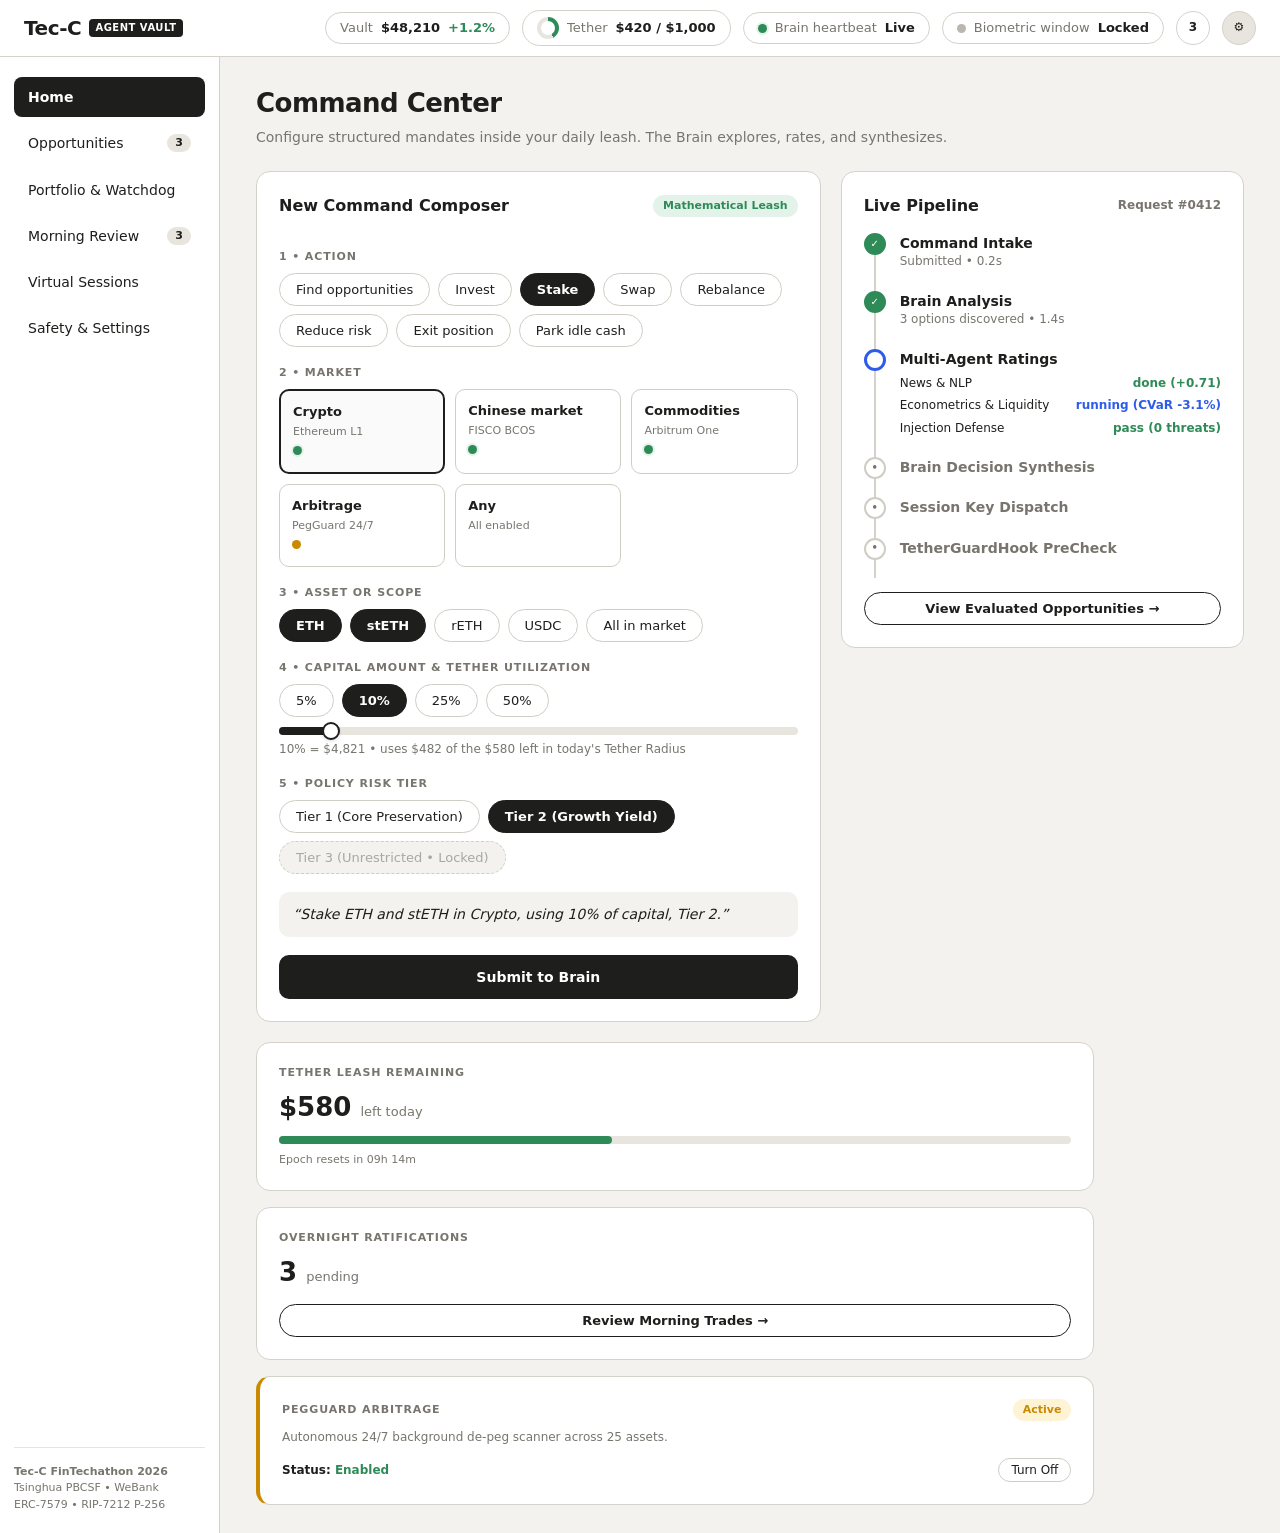
==== frontend/index.html @ f3a6c82c "feat: add interactive demo frontend implementing all 4 operational screens" ====
<!DOCTYPE html>
<html lang="en">
<head>
  <meta charset="utf-8">
  <meta name="viewport" content="width=device-width, initial-scale=1">
  <title>Tec-C: Autonomous Agent Wallet | Command Center</title>
  <style>
    :root {
      --bg: #F3F2EE;
      --surface: #FFFFFF;
      --border: #D4D2CA;
      --border-subtle: #E7E5DE;
      --border-input: #CFCDC4;
      --text: #1E1E1C;
      --muted: #77756D;
      --green: #2E8B57;
      --green-bg: #E3F3EA;
      --green-dark: #1F6B41;
      --blue: #2F5BEA;
      --blue-bg: #E6EEFF;
      --amber: #C98A00;
      --amber-bg: #FFF3D6;
      --red: #C0392B;
      --red-bg: #FBF1F0;
      --yellow-note: #FFE45C;
      --yellow-border: #D9B800;
      --yellow-input: #FFF3A8;
      --font: system-ui, -apple-system, 'Segoe UI', Roboto, Helvetica, Arial, sans-serif;
    }

    * { margin: 0; padding: 0; box-sizing: border-box; }
    body {
      background: var(--bg);
      color: var(--text);
      font-family: var(--font);
      font-size: 14px;
      line-height: 1.45;
      min-height: 100vh;
      display: flex;
      flex-direction: column;
    }

    a { color: inherit; text-decoration: none; }
    button { cursor: pointer; font-family: inherit; }

    /* Top Bar */
    .topbar {
      display: flex;
      align-items: center;
      gap: 12px;
      flex-wrap: wrap;
      padding: 10px 24px;
      background: var(--surface);
      border-bottom: 1px solid var(--border);
      position: sticky;
      top: 0;
      z-index: 100;
    }
    .brand {
      font-weight: 800;
      font-size: 20px;
      letter-spacing: -0.02em;
      display: flex;
      align-items: center;
      gap: 8px;
    }
    .brand-badge {
      font-size: 10px;
      font-weight: 700;
      background: var(--text);
      color: #fff;
      padding: 2px 6px;
      border-radius: 4px;
      text-transform: uppercase;
      letter-spacing: 0.05em;
    }
    .spacer { flex: 1 1 20px; }
    .top-pill {
      display: flex;
      align-items: center;
      gap: 8px;
      padding: 6px 14px;
      border: 1px solid var(--border);
      border-radius: 999px;
      font-size: 13px;
      background: var(--surface);
      transition: all 0.2s;
    }
    .top-pill:hover { border-color: var(--text); }
    .top-pill-btn { cursor: pointer; }
    .donut-chart {
      width: 22px;
      height: 22px;
      border-radius: 50%;
      background: conic-gradient(var(--green) 0 42%, var(--border-subtle) 0);
      display: flex;
      align-items: center;
      justify-content: center;
    }
    .donut-inner {
      width: 14px;
      height: 14px;
      border-radius: 50%;
      background: #fff;
    }
    .status-dot {
      width: 9px;
      height: 9px;
      border-radius: 50%;
      display: inline-block;
    }
    .status-dot.active { background: var(--green); box-shadow: 0 0 0 2px var(--green-bg); }
    .status-dot.locked { background: #B9B7AE; }
    .status-dot.warning { background: var(--amber); }
    .status-dot.danger { background: var(--red); }
    .avatar-btn {
      width: 34px;
      height: 34px;
      border: 1px solid var(--border);
      border-radius: 50%;
      display: flex;
      align-items: center;
      justify-content: center;
      font-size: 12px;
      font-weight: 700;
      background: #fff;
    }

    /* Layout */
    .app-body {
      display: flex;
      flex: 1;
      align-items: stretch;
    }

    /* Sidebar */
    .sidebar {
      flex: 0 0 220px;
      box-sizing: border-box;
      padding: 20px 14px;
      background: var(--surface);
      border-right: 1px solid var(--border);
      display: flex;
      flex-direction: column;
      gap: 6px;
    }
    .nav-item {
      padding: 10px 14px;
      border-radius: 8px;
      font-weight: 500;
      display: flex;
      align-items: center;
      justify-content: space-between;
      color: var(--text);
      transition: background 0.15s, color 0.15s;
    }
    .nav-item:hover { background: var(--bg); }
    .nav-item.active {
      background: var(--text);
      color: #fff;
      font-weight: 600;
    }
    .nav-badge {
      background: var(--border-subtle);
      color: var(--text);
      border-radius: 999px;
      padding: 0 8px;
      font-size: 11px;
      line-height: 18px;
      font-weight: 700;
    }
    .nav-item.active .nav-badge {
      background: #fff;
      color: var(--text);
    }
    .sidebar-footer {
      margin-top: auto;
      padding-top: 16px;
      border-top: 1px solid var(--border-subtle);
      font-size: 11px;
      color: var(--muted);
      line-height: 1.5;
    }

    /* Main Container */
    .main-content {
      flex: 1 1 800px;
      min-width: 0;
      padding: 28px 36px;
      display: flex;
      flex-direction: column;
      gap: 24px;
    }

    .view-panel { display: none; }
    .view-panel.active { display: flex; flex-direction: column; gap: 24px; animation: fadeIn 0.2s ease-in-out; }

    @keyframes fadeIn {
      from { opacity: 0; transform: translateY(4px); }
      to { opacity: 1; transform: translateY(0); }
    }

    /* Page Header */
    .page-title {
      font-size: 26px;
      font-weight: 800;
      letter-spacing: -0.02em;
    }
    .page-subtitle {
      color: var(--muted);
      margin-top: 4px;
      font-size: 14px;
    }

    /* Cards & Containers */
    .card {
      background: var(--surface);
      border: 1px solid var(--border);
      border-radius: 14px;
      padding: 22px;
      box-sizing: border-box;
    }
    .card-title {
      font-weight: 700;
      font-size: 16px;
      margin-bottom: 14px;
      display: flex;
      align-items: center;
      justify-content: space-between;
    }
    .section-label {
      font-size: 11px;
      font-weight: 700;
      color: var(--muted);
      text-transform: uppercase;
      letter-spacing: 0.08em;
      margin-bottom: 8px;
    }

    /* Button Groups & Pills */
    .pill-group {
      display: flex;
      flex-wrap: wrap;
      gap: 8px;
    }
    .pill-btn {
      padding: 8px 16px;
      border: 1px solid var(--border-input);
      border-radius: 999px;
      background: #fff;
      font-size: 13px;
      font-weight: 500;
      color: var(--text);
      transition: all 0.15s;
    }
    .pill-btn:hover { border-color: var(--text); }
    .pill-btn.active {
      border-color: var(--text);
      background: var(--text);
      color: #fff;
      font-weight: 600;
    }
    .pill-btn:disabled {
      background: var(--bg);
      border-style: dashed;
      color: #A9A79E;
      cursor: not-allowed;
    }

    /* Primary Action Button */
    .btn-primary {
      padding: 14px 24px;
      border: 0;
      border-radius: 10px;
      background: var(--text);
      color: #fff;
      font-weight: 700;
      font-size: 14px;
      width: 100%;
      transition: opacity 0.15s, transform 0.1s;
    }
    .btn-primary:hover { opacity: 0.92; }
    .btn-primary:active { transform: scale(0.99); }

    /* Market Grid */
    .market-grid {
      display: grid;
      grid-template-columns: repeat(auto-fit, minmax(130px, 1fr));
      gap: 10px;
    }
    .market-card {
      border: 1px solid var(--border-input);
      border-radius: 10px;
      padding: 12px;
      cursor: pointer;
      background: #fff;
      transition: all 0.15s;
    }
    .market-card:hover { border-color: var(--text); }
    .market-card.active {
      border: 2px solid var(--text);
      background: #FAFAFA;
    }
    .market-name { font-weight: 700; font-size: 13px; }
    .market-sub { font-size: 11px; color: var(--muted); margin-top: 2px; }

    /* Slider Component */
    .slider-track-wrap {
      position: relative;
      height: 8px;
      border-radius: 4px;
      background: var(--border-subtle);
      margin: 10px 0 6px 0;
      cursor: pointer;
    }
    .slider-fill {
      height: 8px;
      border-radius: 4px;
      background: var(--text);
      width: 10%;
      transition: width 0.1s;
    }
    .slider-thumb {
      position: absolute;
      top: -5px;
      width: 18px;
      height: 18px;
      margin-left: -9px;
      border-radius: 50%;
      background: #fff;
      border: 2px solid var(--text);
      box-shadow: 0 1px 3px rgba(0,0,0,0.15);
      transition: left 0.1s;
    }

    /* Live Pipeline Timeline */
    .timeline {
      border-left: 2px solid var(--border);
      margin: 16px 0 0 10px;
      display: flex;
      flex-direction: column;
    }
    .timeline-step {
      position: relative;
      padding: 0 0 20px 24px;
    }
    .timeline-dot {
      position: absolute;
      left: -12px;
      top: 0;
      width: 22px;
      height: 22px;
      border-radius: 50%;
      box-sizing: border-box;
      display: flex;
      align-items: center;
      justify-content: center;
      font-size: 10px;
      font-weight: 700;
    }
    .timeline-dot.done { background: var(--green); color: #fff; }
    .timeline-dot.running {
      border: 3px solid var(--blue);
      background: #fff;
      animation: pulse 1.5s infinite;
    }
    .timeline-dot.waiting {
      border: 2px solid var(--border-input);
      background: #fff;
      color: var(--muted);
    }
    @keyframes pulse {
      0% { box-shadow: 0 0 0 0 rgba(47, 91, 234, 0.4); }
      70% { box-shadow: 0 0 0 6px rgba(47, 91, 234, 0); }
      100% { box-shadow: 0 0 0 0 rgba(47, 91, 234, 0); }
    }

    /* Candidate Cards (Screen 2) */
    .candidate-card {
      flex: 1 1 260px;
      min-width: 0;
      background: var(--surface);
      border: 1px solid var(--border);
      border-radius: 14px;
      padding: 18px;
      display: flex;
      flex-direction: column;
      gap: 10px;
      cursor: pointer;
      transition: all 0.15s;
    }
    .candidate-card:hover { transform: translateY(-2px); box-shadow: 0 4px 12px rgba(0,0,0,0.04); }
    .candidate-card.chosen {
      border: 3px solid var(--text);
    }
    .badge {
      font-size: 11px;
      font-weight: 700;
      border-radius: 999px;
      padding: 3px 10px;
      display: inline-block;
    }
    .badge-green { background: var(--green-bg); color: var(--green); }
    .badge-blue { background: var(--blue-bg); color: var(--blue); }
    .badge-amber { background: var(--amber-bg); color: var(--amber); }
    .badge-red { background: var(--red-bg); color: var(--red); }

    /* Tables */
    .data-table {
      width: 100%;
      border-collapse: collapse;
      font-size: 13px;
    }
    .data-table th {
      padding: 10px 14px;
      text-align: left;
      font-size: 11px;
      color: var(--muted);
      text-transform: uppercase;
      letter-spacing: 0.05em;
      border-bottom: 1px solid var(--border);
    }
    .data-table td {
      padding: 14px;
      border-bottom: 1px solid var(--border-subtle);
    }
    .data-table tr:hover td { background: #FAFAFA; }

    /* Toast Notification */
    .toast-container {
      position: fixed;
      bottom: 24px;
      right: 24px;
      display: flex;
      flex-direction: column;
      gap: 10px;
      z-index: 1000;
    }
    .toast {
      background: var(--text);
      color: #fff;
      padding: 14px 20px;
      border-radius: 10px;
      box-shadow: 0 4px 16px rgba(0,0,0,0.18);
      font-size: 13px;
      display: flex;
      align-items: center;
      gap: 10px;
      animation: slideIn 0.25s ease-out;
    }
    @keyframes slideIn {
      from { transform: translateX(40px); opacity: 0; }
      to { transform: translateX(0); opacity: 1; }
    }
  </style>
</head>
<body>

  <!-- Top Bar -->
  <header class="topbar">
    <div class="brand">
      <span>Tec-C</span>
      <span class="brand-badge">Agent Vault</span>
    </div>
    <div class="spacer"></div>
    <div class="top-pill">
      <span style="color:var(--muted)">Vault</span>
      <b id="top-vault-val">$48,210</b>
      <span style="color:var(--green);font-weight:600">+1.2%</span>
    </div>
    <div class="top-pill">
      <div class="donut-chart"><div class="donut-inner"></div></div>
      <span style="color:var(--muted)">Tether</span>
      <b id="top-tether-val">$420 / $1,000</b>
    </div>
    <div class="top-pill">
      <span class="status-dot active"></span>
      <span style="color:var(--muted)">Brain heartbeat</span>
      <b>Live</b>
    </div>
    <div class="top-pill top-pill-btn" onclick="toggleBiometricWindow()" title="Click to simulate biometric FaceID unlock">
      <span class="status-dot" id="bio-dot" style="background:#B9B7AE"></span>
      <span style="color:var(--muted)">Biometric window</span>
      <b id="bio-status-text">Locked</b>
    </div>
    <div class="avatar-btn" title="Pending Reviews: 3">3</div>
    <div class="avatar-btn" style="background:var(--border-subtle);cursor:pointer;" onclick="switchTab('settings')" title="Vault Settings">⚙</div>
  </header>

  <div class="app-body">
    <!-- Sidebar -->
    <nav class="sidebar">
      <a href="#home" class="nav-item active" onclick="switchTab('home')">
        <span>Home</span>
      </a>
      <a href="#opportunities" class="nav-item" onclick="switchTab('opportunities')">
        <span>Opportunities</span>
        <span class="nav-badge" id="opp-count">3</span>
      </a>
      <a href="#portfolio" class="nav-item" onclick="switchTab('portfolio')">
        <span>Portfolio &amp; Watchdog</span>
      </a>
      <a href="#review" class="nav-item" onclick="switchTab('review')">
        <span>Morning Review</span>
        <span class="nav-badge" id="review-badge">3</span>
      </a>
      <a href="#virtual-session" class="nav-item" onclick="switchTab('virtual-session')">
        <span>Virtual Sessions</span>
      </a>
      <a href="#settings" class="nav-item" onclick="switchTab('settings')">
        <span>Safety &amp; Settings</span>
      </a>

      <div class="sidebar-footer">
        <div><strong>Tec-C FinTechathon 2026</strong></div>
        <div>Tsinghua PBCSF &bull; WeBank</div>
        <div>ERC-7579 &bull; RIP-7212 P-256</div>
      </div>
    </nav>

    <!-- Main Content Area -->
    <main class="main-content">

      <!-- ======================================================== -->
      <!-- SCREEN 1: HOME - COMMAND CENTER -->
      <!-- ======================================================== -->
      <section id="panel-home" class="view-panel active">
        <div>
          <h1 class="page-title">Command Center</h1>
          <p class="page-subtitle">Configure structured mandates inside your daily leash. The Brain explores, rates, and synthesizes.</p>
        </div>

        <div style="display:flex;flex-wrap:wrap;gap:20px;align-items:flex-start">
          
          <!-- Command Composer -->
          <div class="card" style="flex:1.4 1 420px;display:flex;flex-direction:column;gap:18px;">
            <div class="card-title">
              <span>New Command Composer</span>
              <span class="badge badge-green">Mathematical Leash</span>
            </div>

            <!-- Block 1: Action -->
            <div>
              <div class="section-label">1 &bull; Action</div>
              <div class="pill-group" id="action-pills">
                <button class="pill-btn" onclick="selectAction(this, 'Find opportunities')">Find opportunities</button>
                <button class="pill-btn" onclick="selectAction(this, 'Invest')">Invest</button>
                <button class="pill-btn active" onclick="selectAction(this, 'Stake')">Stake</button>
                <button class="pill-btn" onclick="selectAction(this, 'Swap')">Swap</button>
                <button class="pill-btn" onclick="selectAction(this, 'Rebalance')">Rebalance</button>
                <button class="pill-btn" onclick="selectAction(this, 'Reduce risk')">Reduce risk</button>
                <button class="pill-btn" onclick="selectAction(this, 'Exit position')">Exit position</button>
                <button class="pill-btn" onclick="selectAction(this, 'Park idle cash')">Park idle cash</button>
              </div>
            </div>

            <!-- Block 2: Market -->
            <div>
              <div class="section-label">2 &bull; Market</div>
              <div class="market-grid">
                <div class="market-card active" onclick="selectMarket(this, 'Crypto', 'Ethereum')">
                  <div class="market-name">Crypto</div>
                  <div class="market-sub">Ethereum L1</div>
                  <span class="status-dot active" style="margin-top:6px"></span>
                </div>
                <div class="market-card" onclick="selectMarket(this, 'Chinese market', 'FISCO BCOS')">
                  <div class="market-name">Chinese market</div>
                  <div class="market-sub">FISCO BCOS</div>
                  <span class="status-dot active" style="margin-top:6px"></span>
                </div>
                <div class="market-card" onclick="selectMarket(this, 'Commodities', 'Arbitrum One')">
                  <div class="market-name">Commodities</div>
                  <div class="market-sub">Arbitrum One</div>
                  <span class="status-dot active" style="margin-top:6px"></span>
                </div>
                <div class="market-card" onclick="selectMarket(this, 'Arbitrage', 'PegGuard')">
                  <div class="market-name">Arbitrage</div>
                  <div class="market-sub">PegGuard 24/7</div>
                  <span class="status-dot warning" style="margin-top:6px"></span>
                </div>
                <div class="market-card" onclick="selectMarket(this, 'Any', 'All enabled')">
                  <div class="market-name">Any</div>
                  <div class="market-sub">All enabled</div>
                </div>
              </div>
            </div>

            <!-- Block 3: Asset or Scope -->
            <div>
              <div class="section-label">3 &bull; Asset or Scope</div>
              <div class="pill-group" id="asset-pills">
                <button class="pill-btn active" onclick="selectAsset(this, 'ETH')">ETH</button>
                <button class="pill-btn active" onclick="selectAsset(this, 'stETH')">stETH</button>
                <button class="pill-btn" onclick="selectAsset(this, 'rETH')">rETH</button>
                <button class="pill-btn" onclick="selectAsset(this, 'USDC')">USDC</button>
                <button class="pill-btn" onclick="selectAsset(this, 'All in market')">All in market</button>
              </div>
            </div>

            <!-- Block 4: Capital Amount -->
            <div>
              <div class="section-label">4 &bull; Capital Amount &amp; Tether Utilization</div>
              <div class="pill-group">
                <button class="pill-btn" onclick="setSliderPercent(5)">5%</button>
                <button class="pill-btn active" id="btn-pct-10" onclick="setSliderPercent(10)">10%</button>
                <button class="pill-btn" onclick="setSliderPercent(25)">25%</button>
                <button class="pill-btn" onclick="setSliderPercent(50)">50%</button>
              </div>
              <div class="slider-track-wrap" onclick="handleSliderClick(event)">
                <div class="slider-fill" id="slider-fill" style="width:10%;"></div>
                <div class="slider-thumb" id="slider-thumb" style="left:10%;"></div>
              </div>
              <div style="font-size:12px;color:var(--muted);margin-top:6px;" id="slider-caption">
                10% = $4,821 &bull; uses $482 of the $580 left in today's Tether Radius
              </div>
            </div>

            <!-- Block 5: Risk Tier -->
            <div>
              <div class="section-label">5 &bull; Policy Risk Tier</div>
              <div class="pill-group">
                <button class="pill-btn" onclick="selectTier(this, 'Tier 1')">Tier 1 (Core Preservation)</button>
                <button class="pill-btn active" onclick="selectTier(this, 'Tier 2')">Tier 2 (Growth Yield)</button>
                <button class="pill-btn" disabled title="Tier 3 requires hardware Passkey biometric unlock">Tier 3 (Unrestricted &bull; Locked)</button>
              </div>
            </div>

            <!-- Dynamic Prompt Preview -->
            <div style="background:var(--bg);border-radius:10px;padding:12px 14px;font-style:italic;" id="prompt-preview">
              &ldquo;Stake ETH and stETH in Crypto, using 10% of capital, Tier 2.&rdquo;
            </div>

            <button class="btn-primary" onclick="submitCommandToBrain()">
              Submit to Brain
            </button>
          </div>

          <!-- Live Pipeline Tracker -->
          <div class="card" style="flex:1 1 300px;">
            <div class="card-title">
              <span>Live Pipeline</span>
              <span style="font-size:12px;color:var(--muted)">Request #0412</span>
            </div>

            <div class="timeline" id="pipeline-timeline">
              <div class="timeline-step">
                <div class="timeline-dot done">&check;</div>
                <div style="font-weight:600">Command Intake</div>
                <div style="font-size:12px;color:var(--muted)">Submitted &bull; 0.2s</div>
              </div>
              <div class="timeline-step">
                <div class="timeline-dot done">&check;</div>
                <div style="font-weight:600">Brain Analysis</div>
                <div style="font-size:12px;color:var(--muted)">3 options discovered &bull; 1.4s</div>
              </div>
              <div class="timeline-step">
                <div class="timeline-dot running"></div>
                <div style="font-weight:600">Multi-Agent Ratings</div>
                <div style="margin-top:6px;display:flex;flex-direction:column;gap:5px;font-size:12px;">
                  <div style="display:flex;justify-content:space-between"><span>News &amp; NLP</span><span style="color:var(--green);font-weight:600">done (+0.71)</span></div>
                  <div style="display:flex;justify-content:space-between"><span>Econometrics &amp; Liquidity</span><span style="color:var(--blue);font-weight:600">running (CVaR -3.1%)</span></div>
                  <div style="display:flex;justify-content:space-between"><span>Injection Defense</span><span style="color:var(--green);font-weight:600">pass (0 threats)</span></div>
                </div>
              </div>
              <div class="timeline-step">
                <div class="timeline-dot waiting">&bull;</div>
                <div style="font-weight:600;color:var(--muted)">Brain Decision Synthesis</div>
              </div>
              <div class="timeline-step">
                <div class="timeline-dot waiting">&bull;</div>
                <div style="font-weight:600;color:var(--muted)">Session Key Dispatch</div>
              </div>
              <div class="timeline-step">
                <div class="timeline-dot waiting">&bull;</div>
                <div style="font-weight:600;color:var(--muted)">TetherGuardHook PreCheck</div>
              </div>
            </div>

            <button class="pill-btn" style="width:100%;margin-top:14px;border:1px solid var(--text);font-weight:600" onclick="switchTab('opportunities')">
              View Evaluated Opportunities &rarr;
            </button>
          </div>

          <!-- Status Widgets -->
          <div style="flex:0.8 1 240px;display:flex;flex-direction:column;gap:16px;">
            <div class="card">
              <div class="section-label">Tether Leash Remaining</div>
              <div style="font-size:26px;font-weight:800;margin-top:4px;">$580 <span style="font-size:13px;font-weight:400;color:var(--muted)">left today</span></div>
              <div style="height:8px;border-radius:4px;background:var(--border-subtle);margin-top:10px;">
                <div style="width:42%;height:8px;border-radius:4px;background:var(--green);"></div>
              </div>
              <div style="font-size:11px;color:var(--muted);margin-top:8px;">Epoch resets in 09h 14m</div>
            </div>

            <div class="card">
              <div class="section-label">Overnight Ratifications</div>
              <div style="font-size:26px;font-weight:800;margin-top:4px;">3 <span style="font-size:13px;font-weight:400;color:var(--muted)">pending</span></div>
              <button class="pill-btn" style="width:100%;margin-top:12px;border:1px solid var(--text);font-weight:600" onclick="switchTab('review')">
                Review Morning Trades &rarr;
              </button>
            </div>

            <!-- Background PegGuard Arbitrage Toggle -->
            <div class="card" style="border-left:4px solid var(--amber);">
              <div style="display:flex;justify-content:space-between;align-items:center;">
                <span class="section-label" style="margin:0">PegGuard Arbitrage</span>
                <span class="badge badge-amber" id="arb-status-badge">Active</span>
              </div>
              <div style="font-size:12px;color:var(--muted);margin-top:8px;">
                Autonomous 24/7 background de-peg scanner across 25 assets.
              </div>
              <div style="display:flex;align-items:center;justify-content:space-between;margin-top:12px;">
                <span style="font-size:12px;font-weight:600;">Status: <span id="arb-state-text" style="color:var(--green)">Enabled</span></span>
                <button class="pill-btn" id="arb-toggle-btn" style="padding:4px 12px;font-size:12px;" onclick="togglePegGuardArbitrage()">Turn Off</button>
              </div>
            </div>
          </div>

        </div>
      </section>

      <!-- ======================================================== -->
      <!-- SCREEN 2: OPPORTUNITIES & DEEP RATINGS -->
      <!-- ======================================================== -->
      <section id="panel-opportunities" class="view-panel">
        <div style="display:flex;justify-content:space-between;align-items:center;flex-wrap:wrap;gap:12px;">
          <div>
            <h1 class="page-title">Opportunities &amp; AI Ratings</h1>
            <p class="page-subtitle">Request #0412 &bull; Stake ETH &amp; stETH in Crypto, 10% Capital, Tier 2</p>
          </div>
          <div style="display:flex;gap:8px;">
            <span class="badge badge-blue" style="font-size:13px;padding:6px 14px;">Evaluated &bull; 3 Options</span>
          </div>
        </div>

        <!-- Zone A: Candidates -->
        <div class="section-label">Zone A &bull; Candidate Comparison for Request #0412</div>
        <div style="display:flex;flex-wrap:wrap;gap:16px;">
          
          <!-- Option A -->
          <div class="candidate-card chosen" onclick="selectCandidateCard(this, 'A')">
            <div style="display:flex;justify-content:space-between;align-items:center;">
              <b>A &bull; Stake ETH on Lido</b>
              <span class="badge badge-green">Chosen 70%</span>
            </div>
            <div style="font-size:12px;color:var(--muted)">Crypto &bull; Staking &bull; 2.0 ETH &bull; $4,821</div>
            <div style="display:flex;gap:6px;flex-wrap:wrap;font-size:11px;">
              <span class="badge" style="border:1px solid var(--border)">News +0.71</span>
              <span class="badge" style="border:1px solid var(--border)">Econ 0.64</span>
              <span class="badge" style="border:1px solid var(--border)">Injection Pass</span>
            </div>
            <div style="font-size:22px;font-weight:800;margin-top:6px;">
              0.68 <span style="font-size:12px;font-weight:400;color:var(--muted)">weighted score</span>
            </div>
          </div>

          <!-- Option B -->
          <div class="candidate-card" onclick="selectCandidateCard(this, 'B')">
            <div style="display:flex;justify-content:space-between;align-items:center;">
              <b>B &bull; Supply ETH on Aave v3</b>
              <span class="badge badge-green">Chosen 30%</span>
            </div>
            <div style="font-size:12px;color:var(--muted)">Crypto &bull; Lending &bull; 2.0 ETH &bull; $4,821</div>
            <div style="display:flex;gap:6px;flex-wrap:wrap;font-size:11px;">
              <span class="badge" style="border:1px solid var(--border)">News +0.55</span>
              <span class="badge" style="border:1px solid var(--border)">Econ 0.70</span>
              <span class="badge" style="border:1px solid var(--border)">Injection Pass</span>
            </div>
            <div style="font-size:22px;font-weight:800;margin-top:6px;">
              0.61 <span style="font-size:12px;font-weight:400;color:var(--muted)">weighted score</span>
            </div>
          </div>

          <!-- Option C -->
          <div class="candidate-card" onclick="selectCandidateCard(this, 'C')">
            <div style="display:flex;justify-content:space-between;align-items:center;">
              <b>C &bull; Buy stETH on DEX</b>
              <span class="badge badge-red">Rejected</span>
            </div>
            <div style="font-size:12px;color:var(--muted)">Crypto &bull; Swap &bull; 2.0 ETH &bull; $4,821</div>
            <div style="display:flex;gap:6px;flex-wrap:wrap;font-size:11px;">
              <span class="badge" style="border:1px solid var(--border)">News +0.71</span>
              <span class="badge" style="border:1px solid var(--border)">Econ 0.41</span>
              <span class="badge badge-amber">Injection Warn</span>
            </div>
            <div style="font-size:22px;font-weight:800;margin-top:6px;">
              0.44 <span style="font-size:12px;font-weight:400;color:var(--muted)">weighted score</span>
            </div>
          </div>

        </div>

        <!-- Zone B: Deep Rating Breakdown -->
        <div class="section-label">Zone B &bull; Deep Rating Breakdown for Selected Option (Lido Staking)</div>
        <div style="display:flex;flex-wrap:wrap;gap:18px;">
          
          <!-- 1. News & Sentiment -->
          <div class="card" style="flex:1 1 300px;display:flex;flex-direction:column;gap:12px;">
            <div class="card-title">
              <span>1. News &amp; NLP Sentiment</span>
              <span class="badge badge-green">+0.71 Positive</span>
            </div>
            <div>
              <div style="font-size:12px;color:var(--muted)">FinBERT Confidence Score (-1.0 to +1.0)</div>
              <div style="position:relative;height:10px;border-radius:5px;margin-top:8px;background:linear-gradient(90deg,#E7B4AD,#E7E5DE,#B4DBC4)">
                <div style="position:absolute;left:85%;top:-4px;width:6px;height:18px;margin-left:-3px;background:var(--text);border-radius:3px"></div>
              </div>
              <div style="display:flex;justify-content:space-between;font-size:11px;color:var(--muted);margin-top:4px">
                <span>-1.0 Panic</span><span>0 Neutral</span><span>+1.0 Euphoria</span>
              </div>
            </div>
            <div style="font-size:12px;color:var(--muted);margin-top:4px;">
              <strong>Recent Headlines Analyzed:</strong>
              <ul style="margin:6px 0 0 16px;line-height:1.6">
                <li>Lido staking deposits hit record high (2h ago &bull; Positive)</li>
                <li>Ethereum validator queue clears (5h ago &bull; Positive)</li>
                <li>Staking rewards APY stable at 3.4% (7h ago &bull; Neutral)</li>
              </ul>
            </div>
            <div style="background:var(--bg);border-radius:8px;padding:10px;font-size:12px;color:var(--muted);border-left:3px solid var(--blue)">
              <strong>Vault Sovereignty Invariant:</strong> News informs trade sizing only; it can never freeze or halt the smart vault.
            </div>
          </div>

          <!-- 2. Econometrics & Liquidity -->
          <div class="card" style="flex:1 1 300px;display:flex;flex-direction:column;gap:12px;">
            <div class="card-title">
              <span>2. Econometrics &amp; Liquidity</span>
              <span class="badge badge-green">Acceptable</span>
            </div>
            <div style="display:flex;gap:10px;">
              <div style="flex:1;border:1px solid var(--border);border-radius:10px;padding:10px;">
                <div style="font-size:11px;color:var(--muted)">Tail Risk (CVaR 95%)</div>
                <div style="font-size:20px;font-weight:700">-3.1%</div>
              </div>
              <div style="flex:1;border:1px solid var(--border);border-radius:10px;padding:10px;">
                <div style="font-size:11px;color:var(--muted)">Extreme (CVaR 99%)</div>
                <div style="font-size:20px;font-weight:700">-5.4%</div>
              </div>
            </div>
            <div>
              <div style="font-size:12px;color:var(--muted)">Loss Distribution &bull; 95% CVaR Tail</div>
              <svg width="100%" height="80" viewBox="0 0 280 80" style="margin-top:6px;">
                <path d="M0 75 C40 75 60 60 90 30 C110 10 130 10 150 30 C180 60 200 72 230 75 L280 75" fill="none" stroke="#1E1E1C" stroke-width="2"/>
                <path d="M200 72 C215 74 225 75 235 75 L280 75 L280 78 L200 78 Z" fill="#C0392B" opacity="0.5"/>
                <line x1="200" y1="10" x2="200" y2="78" stroke="#C0392B" stroke-dasharray="4 3"/>
              </svg>
            </div>
            <div style="font-size:12px;color:var(--muted)">
              Modeled slippage for $4,821 execution: <strong>0.08%</strong> (Liquidity depth $240M).
            </div>
          </div>

          <!-- 3. Prompt-Injection Defense -->
          <div class="card" style="flex:1 1 300px;display:flex;flex-direction:column;gap:12px;">
            <div class="card-title">
              <span>3. Injection &amp; Policy Defense</span>
              <span class="badge badge-green">Pass &bull; 0 Threats</span>
            </div>
            <div style="display:flex;flex-direction:column;gap:8px;font-size:13px;">
              <div style="display:flex;align-items:center;gap:8px;">
                <span style="color:var(--green);font-weight:700">&check;</span>
                <span>Target contract verified on bytecode whitelist</span>
              </div>
              <div style="display:flex;align-items:center;gap:8px;">
                <span style="color:var(--green);font-weight:700">&check;</span>
                <span>Honeypot test: Clean verified contract</span>
              </div>
              <div style="display:flex;align-items:center;gap:8px;">
                <span style="color:var(--green);font-weight:700">&check;</span>
                <span>Contract age: 4.2 years battle-tested</span>
              </div>
              <div style="display:flex;align-items:center;gap:8px;">
                <span style="color:var(--green);font-weight:700">&check;</span>
                <span>Amount check: Exactly matches mandate ($4,821)</span>
              </div>
              <div style="display:flex;align-items:center;gap:8px;">
                <span style="color:var(--green);font-weight:700">&check;</span>
                <span>Instruction scan: Zero prompt override keywords</span>
              </div>
            </div>
          </div>

        </div>

        <!-- Zone C: Brain Decision & Autonomous Synthesis -->
        <div class="card" style="border:2px solid var(--text);background:#FAFAFA;">
          <div class="card-title">
            <span>Zone C &bull; Brain Decision &amp; Autonomous Synthesis</span>
            <span class="badge badge-green">Autonomous Execution</span>
          </div>
          <div style="font-size:14px;color:var(--text);line-height:1.6;">
            <strong>Synthesis Rationale:</strong> Options A (Lido) and B (Aave) both pass hard safety filters with close composite scores (0.68 vs 0.61). The Brain chooses a portfolio diversification split: <strong>70% Lido Staking ($3,375)</strong> &bull; <strong>30% Aave Lending ($1,446)</strong>.
          </div>
          <div style="margin-top:14px;display:flex;gap:12px;flex-wrap:wrap;align-items:center;">
            <button class="btn-primary" style="flex:1 1 200px" onclick="executeAutonomousTrade()">
              Execute Autonomous Split Inside Tether ($482 of $580 Left)
            </button>
            <button class="pill-btn" onclick="showToast('Candidate vetoed: trade discarded.')">Discard</button>
          </div>
        </div>

      </section>

      <!-- ======================================================== -->
      <!-- SCREEN 3: PORTFOLIO & HOURLY WATCHDOG -->
      <!-- ======================================================== -->
      <section id="panel-portfolio" class="view-panel">
        <div>
          <h1 class="page-title">Portfolio Holdings &amp; Watchdog</h1>
          <p class="page-subtitle">Multi-chain treasury normalized to 8-decimal USD via Chainlink feeds &bull; 24-Hour Autonomous Watchdog</p>
        </div>

        <div style="display:flex;flex-wrap:wrap;gap:18px;">
          <!-- Valuation Card -->
          <div class="card" style="flex:1.4 1 380px;">
            <div style="display:flex;justify-content:space-between;align-items:flex-start;">
              <div>
                <div style="font-size:12px;color:var(--muted)">Total Portfolio Valuation</div>
                <div style="font-size:32px;font-weight:800;letter-spacing:-0.02em;">$48,210</div>
                <div style="color:var(--green);font-size:13px;font-weight:600;">+$574 (+1.2%) in 24h</div>
              </div>
              <div class="pill-group">
                <button class="pill-btn active" style="padding:4px 12px;font-size:12px;">24h</button>
                <button class="pill-btn" style="padding:4px 12px;font-size:12px;">7d</button>
                <button class="pill-btn" style="padding:4px 12px;font-size:12px;">30d</button>
              </div>
            </div>
            <!-- Trend SVG -->
            <svg width="100%" height="100" viewBox="0 0 500 100" style="margin-top:14px;">
              <path d="M0 75 C40 70 70 60 110 64 C150 68 190 40 230 42 C270 44 300 28 340 30 C380 32 420 18 460 22 C485 24 495 14 500 12" fill="none" stroke="#1E1E1C" stroke-width="2.5"/>
              <path d="M0 75 C40 70 70 60 110 64 C150 68 190 40 230 42 C270 44 300 28 340 30 C380 32 420 18 460 22 C485 24 495 14 500 12 L500 100 L0 100 Z" fill="#E7E5DE" opacity="0.6"/>
            </svg>
          </div>

          <!-- Sector Allocation Card -->
          <div class="card" style="flex:1 1 280px;display:flex;gap:20px;align-items:center;flex-wrap:wrap;">
            <div style="width:110px;height:110px;border-radius:50%;background:conic-gradient(#1E1E1C 0 52%,#2F5BEA 0 74%,#C98A00 0 90%,#B9B7AE 0);display:flex;align-items:center;justify-content:center;flex:none">
              <div style="width:65px;height:65px;border-radius:50%;background:#fff"></div>
            </div>
            <div style="display:flex;flex-direction:column;gap:8px;font-size:13px;flex:1 1 120px;">
              <div style="display:flex;justify-content:space-between"><span><span style="display:inline-block;width:10px;height:10px;background:#1E1E1C;margin-right:6px"></span>Crypto</span><b>52%</b></div>
              <div style="display:flex;justify-content:space-between"><span><span style="display:inline-block;width:10px;height:10px;background:#2F5BEA;margin-right:6px"></span>Chinese Mkt</span><b>22%</b></div>
              <div style="display:flex;justify-content:space-between"><span><span style="display:inline-block;width:10px;height:10px;background:#C98A00;margin-right:6px"></span>Commodities</span><b>16%</b></div>
              <div style="display:flex;justify-content:space-between"><span><span style="display:inline-block;width:10px;height:10px;background:#B9B7AE;margin-right:6px"></span>Arbitrage</span><b>10%</b></div>
            </div>
          </div>
        </div>

        <!-- Holdings Table -->
        <div class="card">
          <div class="card-title">
            <span>Treasury Holdings</span>
            <input type="text" placeholder="Search asset..." style="padding:6px 12px;border:1px solid var(--border-input);border-radius:999px;font-size:12px;width:180px;">
          </div>
          <table class="data-table">
            <thead>
              <tr>
                <th>Asset</th>
                <th>Market</th>
                <th>Amount</th>
                <th>USD Value</th>
                <th>Share</th>
                <th>24h P&amp;L</th>
                <th>Sentiment</th>
                <th>Health Status</th>
              </tr>
            </thead>
            <tbody>
              <tr>
                <td><strong>stETH</strong></td>
                <td>Crypto (Ethereum)</td>
                <td>6.20</td>
                <td>$14,933</td>
                <td>31%</td>
                <td style="color:var(--green);font-weight:600">+4.1%</td>
                <td>Positive (+0.71)</td>
                <td><span class="badge badge-green">&bull; OK</span></td>
              </tr>
              <tr>
                <td><strong>USDC</strong></td>
                <td>Crypto (Arbitrum One)</td>
                <td>10,200</td>
                <td>$10,200</td>
                <td>21%</td>
                <td style="color:var(--muted)">0.0%</td>
                <td>Neutral (0.00)</td>
                <td><span class="badge badge-green">&bull; OK</span></td>
              </tr>
              <tr>
                <td><strong>PAXG</strong></td>
                <td>Commodities (Arbitrum)</td>
                <td>3.10</td>
                <td>$7,720</td>
                <td>16%</td>
                <td style="color:var(--green);font-weight:600">+1.8%</td>
                <td>Neutral (+0.12)</td>
                <td><span class="badge badge-amber">&bull; Watch</span></td>
              </tr>
              <tr style="background:var(--red-bg)">
                <td><strong>e-CNY MMF</strong></td>
                <td>Chinese Mkt (FISCO BCOS)</td>
                <td>10,600</td>
                <td>$10,600</td>
                <td>22%</td>
                <td style="color:var(--red);font-weight:600">-0.6%</td>
                <td style="color:var(--red)">Negative (-0.45)</td>
                <td><span class="badge badge-red">&bull; Re-evaluate</span></td>
              </tr>
            </tbody>
          </table>
        </div>

        <!-- Hourly Watchdog Section -->
        <div style="display:flex;flex-wrap:wrap;gap:18px;">
          <div class="card" style="flex:1.2 1 380px;display:flex;flex-direction:column;gap:14px;">
            <div class="card-title">
              <span>Hourly Watchdog Engine</span>
              <span style="font-size:12px;color:var(--muted)">Next scan in <span id="watchdog-timer">38:10</span></span>
            </div>
            <div style="font-size:12px;color:var(--muted)">Last 24 Scans (22 Clean &bull; 1 Signal &bull; 1 Negative News)</div>
            <div style="display:flex;gap:6px;flex-wrap:wrap;">
              <span class="status-dot active"></span><span class="status-dot active"></span>
              <span class="status-dot active"></span><span class="status-dot active"></span>
              <span class="status-dot warning" title="Market signal"></span>
              <span class="status-dot active"></span><span class="status-dot active"></span>
              <span class="status-dot active"></span><span class="status-dot active"></span>
              <span class="status-dot active"></span><span class="status-dot active"></span>
              <span class="status-dot active"></span><span class="status-dot active"></span>
              <span class="status-dot active"></span><span class="status-dot active"></span>
              <span class="status-dot active"></span><span class="status-dot active"></span>
              <span class="status-dot active"></span><span class="status-dot active"></span>
              <span class="status-dot active"></span><span class="status-dot active"></span>
              <span class="status-dot danger" title="Negative news detected"></span>
              <span class="status-dot active" style="outline:2px solid var(--text);outline-offset:2px"></span>
            </div>
            <button class="pill-btn" style="border:1px solid var(--text);margin-top:6px;font-weight:600" onclick="triggerManualWatchdog()">
              Trigger Emergency Watchdog Sweep Now
            </button>
          </div>

          <div class="card" style="flex:1 1 320px;display:flex;flex-direction:column;gap:12px;">
            <div class="card-title">Active Watchdog Alerts</div>
            <div style="border:1px solid var(--red);border-radius:10px;padding:12px;background:var(--red-bg);display:flex;flex-direction:column;gap:6px;">
              <div style="display:flex;justify-content:space-between;align-items:center;">
                <strong>e-CNY MMF &bull; Negative News</strong>
                <span class="badge badge-blue">Re-evaluating</span>
              </div>
              <div style="font-size:12px;color:var(--text)">Brain triggered proposal to de-risk 10% into USDC collateral.</div>
              <div style="font-size:11px;color:var(--muted)">Detected 22 min ago via News Risk Sentinel</div>
            </div>
          </div>
        </div>
      </section>

      <!-- ======================================================== -->
      <!-- SCREEN 4: MORNING REVIEW & ADAPTIVE LEARNING -->
      <!-- ======================================================== -->
      <section id="panel-review" class="view-panel">
        <div>
          <h1 class="page-title">Morning Review &amp; Learning</h1>
          <p class="page-subtitle">Spend 15 seconds reviewing what the AI traded while you were asleep. Reward accuracy, flag mistakes, or teach the Brain.</p>
        </div>

        <div style="max-width:780px;display:flex;flex-direction:column;gap:18px;">
          <!-- Summary Bar -->
          <div class="card" style="display:flex;flex-direction:column;gap:12px;">
            <div style="display:flex;flex-wrap:wrap;gap:24px;align-items:center;">
              <div><div style="font-size:12px;color:var(--muted)">Overnight Trades</div><div style="font-size:22px;font-weight:800">5</div></div>
              <div><div style="font-size:12px;color:var(--muted)">Capital Moved</div><div style="font-size:22px;font-weight:800">$1,240</div></div>
              <div><div style="font-size:12px;color:var(--muted)">Reviewed</div><div style="font-size:22px;font-weight:800" id="review-progress">2 of 5</div></div>
              <div style="flex:1"></div>
              <button class="pill-btn" style="border:1px solid var(--text);font-weight:700" onclick="ratifyAllRemaining()">Ratify the Rest</button>
            </div>
            <div>
              <div style="display:flex;justify-content:space-between;font-size:12px;color:var(--muted)">
                <span>Like streak toward a radius increase</span>
                <span>3 of 5 &bull; Eligible for +10% step-up</span>
              </div>
              <div style="display:flex;gap:6px;margin-top:6px;" id="streak-bar">
                <div style="flex:1;height:8px;border-radius:4px;background:var(--green)"></div>
                <div style="flex:1;height:8px;border-radius:4px;background:var(--green)"></div>
                <div style="flex:1;height:8px;border-radius:4px;background:var(--green)"></div>
                <div style="flex:1;height:8px;border-radius:4px;background:var(--border-subtle)"></div>
                <div style="flex:1;height:8px;border-radius:4px;background:var(--border-subtle)"></div>
              </div>
            </div>
          </div>

          <!-- Trade Card 1 (Expanded) -->
          <div class="card" id="trade-card-1" style="border:2px solid var(--text);display:flex;flex-direction:column;gap:14px;">
            <div style="display:flex;justify-content:space-between;align-items:flex-start;gap:12px;flex-wrap:wrap;">
              <div>
                <div style="font-weight:800;font-size:16px;">Stake 0.4 ETH on Lido</div>
                <div style="font-size:12px;color:var(--muted);margin-top:2px;">Executed at 02:14 UTC &bull; Crypto &bull; $964 Value</div>
              </div>
              <span class="badge badge-amber" id="trade-1-status">Pending Review</span>
            </div>
            <div style="display:flex;flex-wrap:wrap;gap:8px;font-size:12px;">
              <span class="badge" style="border:1px solid var(--border)">News +0.71</span>
              <span class="badge" style="border:1px solid var(--border)">Econ 0.64</span>
              <span class="badge" style="border:1px solid var(--border)">Slippage 0.08% (est. 0.10%)</span>
              <span class="badge badge-green">P&amp;L: +$3.20</span>
              <span style="color:var(--muted);font-family:monospace">tx: 0x9a4f...e1c8</span>
            </div>

            <!-- Review Actions -->
            <div style="display:flex;flex-wrap:wrap;gap:8px;">
              <button class="pill-btn" style="flex:1 1 140px;background:var(--green-bg);color:var(--green-dark);border-color:var(--green);font-weight:700" onclick="handleLikeAndRatify(1)">
                &plus; Like &amp; Ratify
              </button>
              <button class="pill-btn" style="flex:1 1 140px;color:var(--red);border-color:var(--red);font-weight:700" onclick="handleFlagRevert(1)">
                &times; Flag for Revert (-20%)
              </button>
              <button class="pill-btn" style="flex:1 1 140px;background:var(--text);color:#fff;font-weight:700" onclick="toggleNoteBox(1)">
                &para; Note &amp; Educate
              </button>
            </div>

            <!-- Yellow Comment Box -->
            <div id="note-box-1" style="background:var(--yellow-note);border:2px solid var(--yellow-border);border-radius:12px;padding:14px;display:flex;flex-direction:column;gap:8px;">
              <div style="font-size:12px;font-weight:700;color:#5C4A00;">Your Note to the Brain</div>
              <textarea id="note-text-1" rows="2" style="width:100%;border:0;border-radius:8px;padding:10px;background:var(--yellow-input);font-family:inherit;color:var(--text);resize:none;" oninput="updateWordCount(this, 1)">Lido staking is approved, but prefer rocket pool (rETH) when yield difference is under 0.2%.</textarea>
              <div style="display:flex;justify-content:space-between;align-items:center;flex-wrap:wrap;gap:10px;">
                <div style="font-size:12px;color:#5C4A00;" id="word-count-1">14 / 25 words</div>
                <div style="display:flex;gap:12px;align-items:center;">
                  <label style="display:flex;gap:6px;align-items:center;font-size:12px;color:#5C4A00;cursor:pointer;">
                    <input type="checkbox" id="penalize-check-1"> Penalize Brain autonomy (-10%)
                  </label>
                  <button class="pill-btn" style="background:var(--text);color:#fff;border:0;padding:6px 14px;font-weight:600" onclick="submitNoteToBrain(1)">
                    Send Note
                  </button>
                </div>
              </div>
            </div>
          </div>

          <!-- Trade Card 2 -->
          <div class="card" style="display:flex;justify-content:space-between;align-items:center;cursor:pointer;" onclick="showToast('Expanded Trade #2 details')">
            <div>
              <div style="font-weight:700;">Swap 500 USDC to PAXG</div>
              <div style="font-size:12px;color:var(--muted);margin-top:2px;">03:40 UTC &bull; Commodities &bull; $500</div>
            </div>
            <div style="display:flex;gap:8px;align-items:center;">
              <span class="badge badge-amber">Pending Review</span>
              <span style="font-size:16px;color:var(--muted)">&or;</span>
            </div>
          </div>

          <!-- Trade Card 3 -->
          <div class="card" style="display:flex;justify-content:space-between;align-items:center;">
            <div>
              <div style="font-weight:700;">Supply 1 ETH to Aave v3</div>
              <div style="font-size:12px;color:var(--muted);margin-top:2px;">01:02 UTC &bull; Crypto &bull; $2,410</div>
            </div>
            <div style="display:flex;gap:8px;align-items:center;">
              <span class="badge badge-green">&check; Ratified &bull; Allowance Restored</span>
            </div>
          </div>

        </div>
      </section>

      <!-- ======================================================== -->
      <!-- SCREEN 5: VIRTUAL SESSIONS & REMOTE GATEWAY -->
      <!-- ======================================================== -->
      <section id="panel-virtual-session" class="view-panel">
        <div>
          <h1 class="page-title">Mobile Virtual Sessions</h1>
          <p class="page-subtitle">Section 8.1: Encrypted Cloudflare Quick-Tunnel connecting your smartphone to the local agent wallet via WebAuthn NIST P-256 Passkeys.</p>
        </div>

        <div style="display:flex;flex-wrap:wrap;gap:18px;">
          <div class="card" style="flex:1 1 360px;display:flex;flex-direction:column;gap:14px;">
            <div class="card-title">Active Gateway Status</div>
            <div style="display:flex;flex-direction:column;gap:8px;font-size:13px;">
              <div style="display:flex;justify-content:space-between"><span>Local Gateway Port:</span><strong>8001 (Isolated)</strong></div>
              <div style="display:flex;justify-content:space-between"><span>Tunnel Status:</span><span class="badge badge-green">Connected</span></div>
              <div style="display:flex;justify-content:space-between"><span>Biometric Elevation:</span><strong>WebAuthn P-256</strong></div>
            </div>
            <div style="background:var(--bg);border-radius:8px;padding:12px;font-size:12px;">
              <strong>Coffee Shop Scenario:</strong> Monitor positions and approve breakout trades with FaceID from your phone browser without opening firewall ports.
            </div>
            <button class="btn-primary" onclick="window.open('/virtual-sessions', '_blank')">
              Open Laptop Admin Dashboard &rarr;
            </button>
          </div>

          <div class="card" style="flex:1 1 300px;display:flex;flex-direction:column;align-items:center;text-align:center;gap:12px;">
            <div class="card-title" style="width:100%">Scan to Connect Phone</div>
            <div style="width:140px;height:140px;border:1px solid var(--border);border-radius:12px;padding:8px;background:#fff;display:flex;align-items:center;justify-content:center;">
              <!-- Simulated QR SVG -->
              <svg width="120" height="120" viewBox="0 0 100 100">
                <rect width="100" height="100" fill="#fff"/>
                <path d="M10 10 h30 v30 h-30 z M50 10 h40 v20 h-40 z M10 50 h20 v40 h-20 z M40 40 h20 v20 h-20 z M70 50 h20 v20 h-20 z M50 80 h40 v10 h-40 z" fill="#1E1E1C"/>
              </svg>
            </div>
            <div style="font-size:12px;color:var(--muted)">Direct mobile link: <code>http://127.0.0.1:8001/s/demo</code></div>
          </div>
        </div>
      </section>

      <!-- ======================================================== -->
      <!-- SCREEN 6: SAFETY & SETTINGS -->
      <!-- ======================================================== -->
      <section id="panel-settings" class="view-panel">
        <div>
          <h1 class="page-title">Safety &amp; Dynamic Elasticity Settings</h1>
          <p class="page-subtitle">Configure your daily mathematical leash, trust multipliers, and emergency killswitch.</p>
        </div>

        <div class="card" style="max-width:600px;display:flex;flex-direction:column;gap:18px;">
          <div>
            <div class="section-label">Daily Tether Allowance</div>
            <div style="display:flex;gap:12px;align-items:center;">
              <input type="text" value="$1,000" id="setting-tether" style="padding:10px;border:1px solid var(--border-input);border-radius:8px;font-size:16px;font-weight:700;width:140px;">
              <span style="font-size:12px;color:var(--muted)">Converted to 8-decimal USD via Chainlink</span>
            </div>
          </div>

          <div>
            <div class="section-label">Dynamic Elasticity (Accuracy Feedback Loop)</div>
            <label style="display:flex;gap:10px;align-items:flex-start;font-size:13px;cursor:pointer;">
              <input type="checkbox" checked style="margin-top:3px;">
              <div>
                <strong>Enable Adaptive Elasticity</strong>
                <div style="color:var(--muted);font-size:12px;margin-top:2px;">
                  AI earns up to +10%/day step-ups on ratified streaks. Mistakes incur immediate -20% penalty.
                </div>
              </div>
            </label>
          </div>

          <div>
            <div class="section-label">Hard Ceiling</div>
            <input type="text" value="$2,500" style="padding:10px;border:1px solid var(--border-input);border-radius:8px;font-size:14px;width:140px;">
          </div>

          <div style="border-top:1px solid var(--border-subtle);padding-top:16px;">
            <div class="section-label" style="color:var(--red)">Emergency Circuit Breaker</div>
            <button class="pill-btn" style="color:var(--red);border-color:var(--red);font-weight:700;" onclick="showToast('EMERGENCY: AI Session key immediately revoked on-chain.')">
              Revoke AI Session Key (Killswitch)
            </button>
          </div>
        </div>
      </section>

    </main>
  </div>

  <!-- Toast Notification Container -->
  <div class="toast-container" id="toast-container"></div>

  <!-- Script for Interactivity -->
  <script>
    // State
    const state = {
      action: 'Stake',
      market: 'Crypto',
      network: 'Ethereum',
      assets: ['ETH', 'stETH'],
      capitalPercent: 10,
      riskTier: 'Tier 2',
      vaultBalance: 48210,
      tetherUsed: 420,
      tetherTotal: 1000,
      biometricUnlocked: false,
      biometricTimer: null,
      pegGuardEnabled: true
    };

    function switchTab(tabId) {
      document.querySelectorAll('.nav-item').forEach(el => el.classList.remove('active'));
      document.querySelectorAll('.view-panel').forEach(el => el.classList.remove('active'));
      
      const targetNav = document.querySelector(`a[href="#${tabId}"]`);
      if (targetNav) targetNav.classList.add('active');

      const panel = document.getElementById(`panel-${tabId}`);
      if (panel) panel.classList.add('active');
    }

    function selectAction(btn, action) {
      document.querySelectorAll('#action-pills .pill-btn').forEach(b => b.classList.remove('active'));
      btn.classList.add('active');
      state.action = action;
      updatePrompt();
    }

    function selectMarket(card, name, sub) {
      document.querySelectorAll('.market-card').forEach(c => c.classList.remove('active'));
      card.classList.add('active');
      state.market = name;
      state.network = sub;
      updatePrompt();
    }

    function selectAsset(btn, asset) {
      btn.classList.toggle('active');
      if (state.assets.includes(asset)) {
        state.assets = state.assets.filter(a => a !== asset);
      } else {
        state.assets.push(asset);
      }
      updatePrompt();
    }

    function setSliderPercent(pct) {
      state.capitalPercent = pct;
      document.querySelectorAll('.pill-group button').forEach(b => {
        if (b.textContent === `${pct}%`) b.classList.add('active');
      });
      document.getElementById('slider-fill').style.width = `${pct}%`;
      document.getElementById('slider-thumb').style.left = `${pct}%`;
      
      const dollars = Math.round(state.vaultBalance * (pct / 100));
      const tetherNeeded = Math.round(dollars * 0.1);
      document.getElementById('slider-caption').innerHTML = 
        `${pct}% = $${dollars.toLocaleString()} &bull; uses $${tetherNeeded} of the $580 left in today's Tether Radius`;
      updatePrompt();
    }

    function handleSliderClick(e) {
      const rect = e.currentTarget.getBoundingClientRect();
      const clickX = e.clientX - rect.left;
      const pct = Math.min(100, Math.max(5, Math.round((clickX / rect.width) * 100)));
      setSliderPercent(pct);
    }

    function selectTier(btn, tier) {
      btn.parentElement.querySelectorAll('.pill-btn').forEach(b => b.classList.remove('active'));
      btn.classList.add('active');
      state.riskTier = tier;
      updatePrompt();
    }

    function updatePrompt() {
      const assetsText = state.assets.length > 0 ? state.assets.join(' and ') : 'assets';
      const prompt = `&ldquo;${state.action} ${assetsText} in ${state.market}, using ${state.capitalPercent}% of capital, ${state.riskTier}.&rdquo;`;
      document.getElementById('prompt-preview').innerHTML = prompt;
    }

    function submitCommandToBrain() {
      showToast('Command submitted: Brain analyzing market pools...');
      setTimeout(() => {
        switchTab('opportunities');
        showToast('Brain discovered 3 candidate routes (Lido, Aave, DEX).');
      }, 700);
    }

    function selectCandidateCard(card, optionLetter) {
      document.querySelectorAll('.candidate-card').forEach(c => c.classList.remove('chosen'));
      card.classList.add('chosen');
      showToast(`Selected Option ${optionLetter} for deep inspection.`);
    }

    function executeAutonomousTrade() {
      state.tetherUsed += 482;
      document.getElementById('top-tether-val').innerText = `$${state.tetherUsed} / $${state.tetherTotal}`;
      showToast('Approved: $4,821 signed via session key within daily leash!');
    }

    function toggleBiometricWindow() {
      state.biometricUnlocked = !state.biometricUnlocked;
      const dot = document.getElementById('bio-dot');
      const text = document.getElementById('bio-status-text');
      if (state.biometricUnlocked) {
        dot.style.background = 'var(--green)';
        text.innerText = 'Unlocked (5m)';
        showToast('FaceID Verified: 5-minute breakout window active.');
      } else {
        dot.style.background = '#B9B7AE';
        text.innerText = 'Locked';
        showToast('Biometric window locked.');
      }
    }

    function togglePegGuardArbitrage() {
      state.pegGuardEnabled = !state.pegGuardEnabled;
      const badge = document.getElementById('arb-status-badge');
      const text = document.getElementById('arb-state-text');
      const btn = document.getElementById('arb-toggle-btn');
      if (state.pegGuardEnabled) {
        badge.className = 'badge badge-amber';
        badge.innerText = 'Active';
        text.innerText = 'Enabled';
        text.style.color = 'var(--green)';
        btn.innerText = 'Turn Off';
        showToast('PegGuard Arbitrage: Enabled (monitoring 25 assets).');
      } else {
        badge.className = 'badge badge-red';
        badge.innerText = 'Disabled';
        text.innerText = 'Idle';
        text.style.color = 'var(--muted)';
        btn.innerText = 'Turn On';
        showToast('PegGuard Arbitrage: Stopped.');
      }
    }

    function handleLikeAndRatify(id) {
      document.getElementById(`trade-${id}-status`).className = 'badge badge-green';
      document.getElementById(`trade-${id}-status`).innerText = 'Ratified';
      showToast('Trade ratified! +1 toward daily +10% limit step-up.');
    }

    function handleFlagRevert(id) {
      document.getElementById(`trade-${id}-status`).className = 'badge badge-red';
      document.getElementById(`trade-${id}-status`).innerText = 'Flagged (-20%)';
      state.tetherTotal = Math.round(state.tetherTotal * 0.8);
      document.getElementById('top-tether-val').innerText = `$${state.tetherUsed} / $${state.tetherTotal}`;
      showToast('Flagged for revert: Daily Tether radius contracted by -20% on-chain.');
    }

    function toggleNoteBox(id) {
      const box = document.getElementById(`note-box-${id}`);
      box.style.display = box.style.display === 'none' ? 'flex' : 'none';
    }

    function updateWordCount(textarea, id) {
      const words = textarea.value.trim().split(/\s+/).filter(w => w.length > 0).length;
      document.getElementById(`word-count-${id}`).innerText = `${words} / 25 words`;
    }

    function submitNoteToBrain(id) {
      const penalize = document.getElementById(`penalize-check-${id}`).checked;
      if (penalize) {
        state.tetherTotal = Math.round(state.tetherTotal * 0.9);
        document.getElementById('top-tether-val').innerText = `$${state.tetherUsed} / $${state.tetherTotal}`;
      }
      showToast(penalize ? 'Note learned! -10% autonomy penalty applied on-chain.' : 'Note learned! Protocol affinity updated.');
    }

    function ratifyAllRemaining() {
      document.getElementById('review-progress').innerText = '5 of 5';
      document.getElementById('review-badge').innerText = '0';
      showToast('All 5 trades ratified! Streak complete: Daily limit increased by +10% ($1,100).');
    }

    function triggerManualWatchdog() {
      showToast('Watchdog sweep started across all held assets...');
      setTimeout(() => {
        showToast('Watchdog sweep complete: Oracle parity confirmed.');
      }, 1200);
    }

    function showToast(msg) {
      const c = document.getElementById('toast-container');
      const t = document.createElement('div');
      t.className = 'toast';
      t.innerText = msg;
      c.appendChild(t);
      setTimeout(() => {
        t.style.opacity = '0';
        t.style.transition = 'opacity 0.3s';
        setTimeout(() => t.remove(), 300);
      }, 3500);
    }

    // Countdown loop for watchdog timer
    let secondsLeft = 38 * 60 + 10;
    setInterval(() => {
      if (secondsLeft > 0) secondsLeft--;
      const m = Math.floor(secondsLeft / 60);
      const s = secondsLeft % 60;
      const el = document.getElementById('watchdog-timer');
      if (el) el.innerText = `${m}:${s < 10 ? '0' : ''}${s}`;
    }, 1000);
  </script>
</body>
</html>
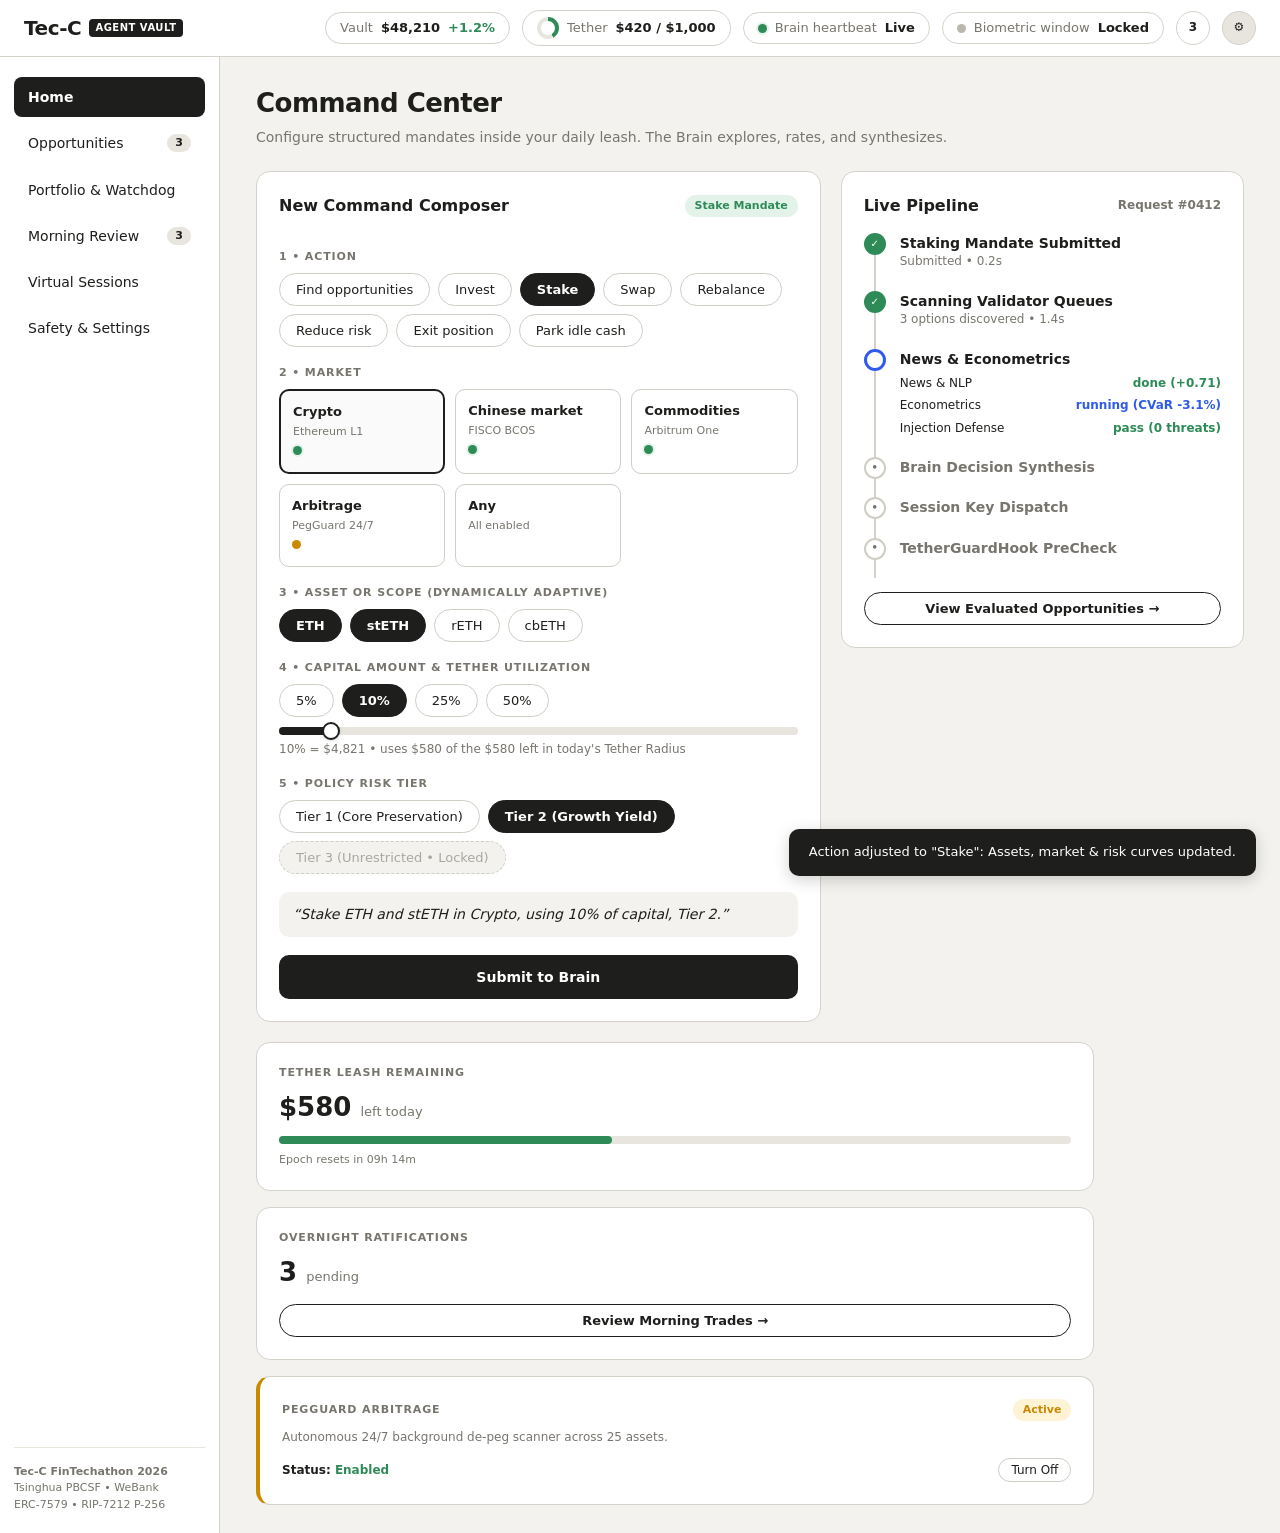
==== commit 370225bb: "feat: make frontend fully dynamic across actions, markets, assets, and review" ====
--- a/frontend/index.html
+++ b/frontend/index.html
@@ -96,6 +96,7 @@
       display: flex;
       align-items: center;
       justify-content: center;
+      transition: background 0.3s;
     }
     .donut-inner {
       width: 14px;
@@ -318,7 +319,7 @@
       border-radius: 4px;
       background: var(--text);
       width: 10%;
-      transition: width 0.1s;
+      transition: width 0.15s ease-out;
     }
     .slider-thumb {
       position: absolute;
@@ -330,7 +331,7 @@
       background: #fff;
       border: 2px solid var(--text);
       box-shadow: 0 1px 3px rgba(0,0,0,0.15);
-      transition: left 0.1s;
+      transition: left 0.15s ease-out;
     }
 
     /* Live Pipeline Timeline */
@@ -469,21 +470,21 @@
       <span style="color:var(--green);font-weight:600">+1.2%</span>
     </div>
     <div class="top-pill">
-      <div class="donut-chart"><div class="donut-inner"></div></div>
+      <div class="donut-chart" id="tether-donut"><div class="donut-inner"></div></div>
       <span style="color:var(--muted)">Tether</span>
       <b id="top-tether-val">$420 / $1,000</b>
     </div>
     <div class="top-pill">
       <span class="status-dot active"></span>
       <span style="color:var(--muted)">Brain heartbeat</span>
-      <b>Live</b>
+      <b id="top-heartbeat-text">Live</b>
     </div>
     <div class="top-pill top-pill-btn" onclick="toggleBiometricWindow()" title="Click to simulate biometric FaceID unlock">
       <span class="status-dot" id="bio-dot" style="background:#B9B7AE"></span>
       <span style="color:var(--muted)">Biometric window</span>
       <b id="bio-status-text">Locked</b>
     </div>
-    <div class="avatar-btn" title="Pending Reviews: 3">3</div>
+    <div class="avatar-btn" id="top-pending-badge" title="Pending Reviews">3</div>
     <div class="avatar-btn" style="background:var(--border-subtle);cursor:pointer;" onclick="switchTab('settings')" title="Vault Settings">⚙</div>
   </header>
 
@@ -536,49 +537,49 @@
           <div class="card" style="flex:1.4 1 420px;display:flex;flex-direction:column;gap:18px;">
             <div class="card-title">
               <span>New Command Composer</span>
-              <span class="badge badge-green">Mathematical Leash</span>
+              <span class="badge badge-green" id="active-action-badge">Stake Mandate</span>
             </div>
 
             <!-- Block 1: Action -->
             <div>
               <div class="section-label">1 &bull; Action</div>
               <div class="pill-group" id="action-pills">
-                <button class="pill-btn" onclick="selectAction(this, 'Find opportunities')">Find opportunities</button>
-                <button class="pill-btn" onclick="selectAction(this, 'Invest')">Invest</button>
-                <button class="pill-btn active" onclick="selectAction(this, 'Stake')">Stake</button>
-                <button class="pill-btn" onclick="selectAction(this, 'Swap')">Swap</button>
-                <button class="pill-btn" onclick="selectAction(this, 'Rebalance')">Rebalance</button>
-                <button class="pill-btn" onclick="selectAction(this, 'Reduce risk')">Reduce risk</button>
-                <button class="pill-btn" onclick="selectAction(this, 'Exit position')">Exit position</button>
-                <button class="pill-btn" onclick="selectAction(this, 'Park idle cash')">Park idle cash</button>
+                <button class="pill-btn" onclick="selectAction('Find opportunities')">Find opportunities</button>
+                <button class="pill-btn" onclick="selectAction('Invest')">Invest</button>
+                <button class="pill-btn active" onclick="selectAction('Stake')">Stake</button>
+                <button class="pill-btn" onclick="selectAction('Swap')">Swap</button>
+                <button class="pill-btn" onclick="selectAction('Rebalance')">Rebalance</button>
+                <button class="pill-btn" onclick="selectAction('Reduce risk')">Reduce risk</button>
+                <button class="pill-btn" onclick="selectAction('Exit position')">Exit position</button>
+                <button class="pill-btn" onclick="selectAction('Park idle cash')">Park idle cash</button>
               </div>
             </div>
 
             <!-- Block 2: Market -->
             <div>
               <div class="section-label">2 &bull; Market</div>
-              <div class="market-grid">
-                <div class="market-card active" onclick="selectMarket(this, 'Crypto', 'Ethereum')">
+              <div class="market-grid" id="market-grid">
+                <div class="market-card active" data-market="Crypto" onclick="selectMarket('Crypto', 'Ethereum L1')">
                   <div class="market-name">Crypto</div>
                   <div class="market-sub">Ethereum L1</div>
                   <span class="status-dot active" style="margin-top:6px"></span>
                 </div>
-                <div class="market-card" onclick="selectMarket(this, 'Chinese market', 'FISCO BCOS')">
+                <div class="market-card" data-market="Chinese market" onclick="selectMarket('Chinese market', 'FISCO BCOS')">
                   <div class="market-name">Chinese market</div>
                   <div class="market-sub">FISCO BCOS</div>
                   <span class="status-dot active" style="margin-top:6px"></span>
                 </div>
-                <div class="market-card" onclick="selectMarket(this, 'Commodities', 'Arbitrum One')">
+                <div class="market-card" data-market="Commodities" onclick="selectMarket('Commodities', 'Arbitrum One')">
                   <div class="market-name">Commodities</div>
                   <div class="market-sub">Arbitrum One</div>
                   <span class="status-dot active" style="margin-top:6px"></span>
                 </div>
-                <div class="market-card" onclick="selectMarket(this, 'Arbitrage', 'PegGuard')">
+                <div class="market-card" data-market="Arbitrage" onclick="selectMarket('Arbitrage', 'PegGuard 24/7')">
                   <div class="market-name">Arbitrage</div>
                   <div class="market-sub">PegGuard 24/7</div>
                   <span class="status-dot warning" style="margin-top:6px"></span>
                 </div>
-                <div class="market-card" onclick="selectMarket(this, 'Any', 'All enabled')">
+                <div class="market-card" data-market="Any" onclick="selectMarket('Any', 'All enabled')">
                   <div class="market-name">Any</div>
                   <div class="market-sub">All enabled</div>
                 </div>
@@ -587,20 +588,16 @@
 
             <!-- Block 3: Asset or Scope -->
             <div>
-              <div class="section-label">3 &bull; Asset or Scope</div>
+              <div class="section-label">3 &bull; Asset or Scope (Dynamically Adaptive)</div>
               <div class="pill-group" id="asset-pills">
-                <button class="pill-btn active" onclick="selectAsset(this, 'ETH')">ETH</button>
-                <button class="pill-btn active" onclick="selectAsset(this, 'stETH')">stETH</button>
-                <button class="pill-btn" onclick="selectAsset(this, 'rETH')">rETH</button>
-                <button class="pill-btn" onclick="selectAsset(this, 'USDC')">USDC</button>
-                <button class="pill-btn" onclick="selectAsset(this, 'All in market')">All in market</button>
+                <!-- Dynamically generated based on Action -->
               </div>
             </div>
 
             <!-- Block 4: Capital Amount -->
             <div>
               <div class="section-label">4 &bull; Capital Amount &amp; Tether Utilization</div>
-              <div class="pill-group">
+              <div class="pill-group" id="capital-pills">
                 <button class="pill-btn" onclick="setSliderPercent(5)">5%</button>
                 <button class="pill-btn active" id="btn-pct-10" onclick="setSliderPercent(10)">10%</button>
                 <button class="pill-btn" onclick="setSliderPercent(25)">25%</button>
@@ -618,9 +615,9 @@
             <!-- Block 5: Risk Tier -->
             <div>
               <div class="section-label">5 &bull; Policy Risk Tier</div>
-              <div class="pill-group">
-                <button class="pill-btn" onclick="selectTier(this, 'Tier 1')">Tier 1 (Core Preservation)</button>
-                <button class="pill-btn active" onclick="selectTier(this, 'Tier 2')">Tier 2 (Growth Yield)</button>
+              <div class="pill-group" id="tier-pills">
+                <button class="pill-btn" onclick="selectTier('Tier 1')">Tier 1 (Core Preservation)</button>
+                <button class="pill-btn active" onclick="selectTier('Tier 2')">Tier 2 (Growth Yield)</button>
                 <button class="pill-btn" disabled title="Tier 3 requires hardware Passkey biometric unlock">Tier 3 (Unrestricted &bull; Locked)</button>
               </div>
             </div>
@@ -645,26 +642,26 @@
             <div class="timeline" id="pipeline-timeline">
               <div class="timeline-step">
                 <div class="timeline-dot done">&check;</div>
-                <div style="font-weight:600">Command Intake</div>
+                <div style="font-weight:600" id="pipe-step-1">Command Intake</div>
                 <div style="font-size:12px;color:var(--muted)">Submitted &bull; 0.2s</div>
               </div>
               <div class="timeline-step">
                 <div class="timeline-dot done">&check;</div>
-                <div style="font-weight:600">Brain Analysis</div>
+                <div style="font-weight:600" id="pipe-step-2">Brain Analysis</div>
                 <div style="font-size:12px;color:var(--muted)">3 options discovered &bull; 1.4s</div>
               </div>
               <div class="timeline-step">
                 <div class="timeline-dot running"></div>
-                <div style="font-weight:600">Multi-Agent Ratings</div>
+                <div style="font-weight:600" id="pipe-step-3">Multi-Agent Ratings</div>
                 <div style="margin-top:6px;display:flex;flex-direction:column;gap:5px;font-size:12px;">
-                  <div style="display:flex;justify-content:space-between"><span>News &amp; NLP</span><span style="color:var(--green);font-weight:600">done (+0.71)</span></div>
-                  <div style="display:flex;justify-content:space-between"><span>Econometrics &amp; Liquidity</span><span style="color:var(--blue);font-weight:600">running (CVaR -3.1%)</span></div>
+                  <div style="display:flex;justify-content:space-between"><span>News &amp; NLP</span><span style="color:var(--green);font-weight:600" id="pipe-news-val">done (+0.71)</span></div>
+                  <div style="display:flex;justify-content:space-between"><span>Econometrics</span><span style="color:var(--blue);font-weight:600" id="pipe-econ-val">running (CVaR -3.1%)</span></div>
                   <div style="display:flex;justify-content:space-between"><span>Injection Defense</span><span style="color:var(--green);font-weight:600">pass (0 threats)</span></div>
                 </div>
               </div>
               <div class="timeline-step">
                 <div class="timeline-dot waiting">&bull;</div>
-                <div style="font-weight:600;color:var(--muted)">Brain Decision Synthesis</div>
+                <div style="font-weight:600;color:var(--muted)" id="pipe-step-4">Brain Decision Synthesis</div>
               </div>
               <div class="timeline-step">
                 <div class="timeline-dot waiting">&bull;</div>
@@ -685,16 +682,16 @@
           <div style="flex:0.8 1 240px;display:flex;flex-direction:column;gap:16px;">
             <div class="card">
               <div class="section-label">Tether Leash Remaining</div>
-              <div style="font-size:26px;font-weight:800;margin-top:4px;">$580 <span style="font-size:13px;font-weight:400;color:var(--muted)">left today</span></div>
+              <div style="font-size:26px;font-weight:800;margin-top:4px;" id="widget-tether-left">$580 <span style="font-size:13px;font-weight:400;color:var(--muted)">left today</span></div>
               <div style="height:8px;border-radius:4px;background:var(--border-subtle);margin-top:10px;">
-                <div style="width:42%;height:8px;border-radius:4px;background:var(--green);"></div>
+                <div style="width:42%;height:8px;border-radius:4px;background:var(--green);" id="widget-tether-fill"></div>
               </div>
               <div style="font-size:11px;color:var(--muted);margin-top:8px;">Epoch resets in 09h 14m</div>
             </div>
 
             <div class="card">
               <div class="section-label">Overnight Ratifications</div>
-              <div style="font-size:26px;font-weight:800;margin-top:4px;">3 <span style="font-size:13px;font-weight:400;color:var(--muted)">pending</span></div>
+              <div style="font-size:26px;font-weight:800;margin-top:4px;" id="widget-pending-reviews">3 <span style="font-size:13px;font-weight:400;color:var(--muted)">pending</span></div>
               <button class="pill-btn" style="width:100%;margin-top:12px;border:1px solid var(--text);font-weight:600" onclick="switchTab('review')">
                 Review Morning Trades &rarr;
               </button>
@@ -726,7 +723,7 @@
         <div style="display:flex;justify-content:space-between;align-items:center;flex-wrap:wrap;gap:12px;">
           <div>
             <h1 class="page-title">Opportunities &amp; AI Ratings</h1>
-            <p class="page-subtitle">Request #0412 &bull; Stake ETH &amp; stETH in Crypto, 10% Capital, Tier 2</p>
+            <p class="page-subtitle" id="opp-request-header">Request #0412 &bull; Stake ETH &amp; stETH in Crypto, 10% Capital, Tier 2</p>
           </div>
           <div style="display:flex;gap:8px;">
             <span class="badge badge-blue" style="font-size:13px;padding:6px 14px;">Evaluated &bull; 3 Options</span>
@@ -734,76 +731,25 @@
         </div>
 
         <!-- Zone A: Candidates -->
-        <div class="section-label">Zone A &bull; Candidate Comparison for Request #0412</div>
-        <div style="display:flex;flex-wrap:wrap;gap:16px;">
-          
-          <!-- Option A -->
-          <div class="candidate-card chosen" onclick="selectCandidateCard(this, 'A')">
-            <div style="display:flex;justify-content:space-between;align-items:center;">
-              <b>A &bull; Stake ETH on Lido</b>
-              <span class="badge badge-green">Chosen 70%</span>
-            </div>
-            <div style="font-size:12px;color:var(--muted)">Crypto &bull; Staking &bull; 2.0 ETH &bull; $4,821</div>
-            <div style="display:flex;gap:6px;flex-wrap:wrap;font-size:11px;">
-              <span class="badge" style="border:1px solid var(--border)">News +0.71</span>
-              <span class="badge" style="border:1px solid var(--border)">Econ 0.64</span>
-              <span class="badge" style="border:1px solid var(--border)">Injection Pass</span>
-            </div>
-            <div style="font-size:22px;font-weight:800;margin-top:6px;">
-              0.68 <span style="font-size:12px;font-weight:400;color:var(--muted)">weighted score</span>
-            </div>
-          </div>
-
-          <!-- Option B -->
-          <div class="candidate-card" onclick="selectCandidateCard(this, 'B')">
-            <div style="display:flex;justify-content:space-between;align-items:center;">
-              <b>B &bull; Supply ETH on Aave v3</b>
-              <span class="badge badge-green">Chosen 30%</span>
-            </div>
-            <div style="font-size:12px;color:var(--muted)">Crypto &bull; Lending &bull; 2.0 ETH &bull; $4,821</div>
-            <div style="display:flex;gap:6px;flex-wrap:wrap;font-size:11px;">
-              <span class="badge" style="border:1px solid var(--border)">News +0.55</span>
-              <span class="badge" style="border:1px solid var(--border)">Econ 0.70</span>
-              <span class="badge" style="border:1px solid var(--border)">Injection Pass</span>
-            </div>
-            <div style="font-size:22px;font-weight:800;margin-top:6px;">
-              0.61 <span style="font-size:12px;font-weight:400;color:var(--muted)">weighted score</span>
-            </div>
-          </div>
-
-          <!-- Option C -->
-          <div class="candidate-card" onclick="selectCandidateCard(this, 'C')">
-            <div style="display:flex;justify-content:space-between;align-items:center;">
-              <b>C &bull; Buy stETH on DEX</b>
-              <span class="badge badge-red">Rejected</span>
-            </div>
-            <div style="font-size:12px;color:var(--muted)">Crypto &bull; Swap &bull; 2.0 ETH &bull; $4,821</div>
-            <div style="display:flex;gap:6px;flex-wrap:wrap;font-size:11px;">
-              <span class="badge" style="border:1px solid var(--border)">News +0.71</span>
-              <span class="badge" style="border:1px solid var(--border)">Econ 0.41</span>
-              <span class="badge badge-amber">Injection Warn</span>
-            </div>
-            <div style="font-size:22px;font-weight:800;margin-top:6px;">
-              0.44 <span style="font-size:12px;font-weight:400;color:var(--muted)">weighted score</span>
-            </div>
-          </div>
-
+        <div class="section-label">Zone A &bull; Candidate Comparison for Current Command</div>
+        <div style="display:flex;flex-wrap:wrap;gap:16px;" id="candidates-container">
+          <!-- Dynamically Rendered by RenderCandidates() -->
         </div>
 
         <!-- Zone B: Deep Rating Breakdown -->
-        <div class="section-label">Zone B &bull; Deep Rating Breakdown for Selected Option (Lido Staking)</div>
+        <div class="section-label" id="zone-b-title">Zone B &bull; Deep Rating Breakdown for Selected Option</div>
         <div style="display:flex;flex-wrap:wrap;gap:18px;">
           
           <!-- 1. News & Sentiment -->
           <div class="card" style="flex:1 1 300px;display:flex;flex-direction:column;gap:12px;">
             <div class="card-title">
               <span>1. News &amp; NLP Sentiment</span>
-              <span class="badge badge-green">+0.71 Positive</span>
+              <span class="badge badge-green" id="rating-news-badge">+0.71 Positive</span>
             </div>
             <div>
               <div style="font-size:12px;color:var(--muted)">FinBERT Confidence Score (-1.0 to +1.0)</div>
               <div style="position:relative;height:10px;border-radius:5px;margin-top:8px;background:linear-gradient(90deg,#E7B4AD,#E7E5DE,#B4DBC4)">
-                <div style="position:absolute;left:85%;top:-4px;width:6px;height:18px;margin-left:-3px;background:var(--text);border-radius:3px"></div>
+                <div id="sentiment-indicator" style="position:absolute;left:85%;top:-4px;width:6px;height:18px;margin-left:-3px;background:var(--text);border-radius:3px;transition:left 0.3s"></div>
               </div>
               <div style="display:flex;justify-content:space-between;font-size:11px;color:var(--muted);margin-top:4px">
                 <span>-1.0 Panic</span><span>0 Neutral</span><span>+1.0 Euphoria</span>
@@ -811,7 +757,7 @@
             </div>
             <div style="font-size:12px;color:var(--muted);margin-top:4px;">
               <strong>Recent Headlines Analyzed:</strong>
-              <ul style="margin:6px 0 0 16px;line-height:1.6">
+              <ul style="margin:6px 0 0 16px;line-height:1.6" id="headlines-list">
                 <li>Lido staking deposits hit record high (2h ago &bull; Positive)</li>
                 <li>Ethereum validator queue clears (5h ago &bull; Positive)</li>
                 <li>Staking rewards APY stable at 3.4% (7h ago &bull; Neutral)</li>
@@ -831,11 +777,11 @@
             <div style="display:flex;gap:10px;">
               <div style="flex:1;border:1px solid var(--border);border-radius:10px;padding:10px;">
                 <div style="font-size:11px;color:var(--muted)">Tail Risk (CVaR 95%)</div>
-                <div style="font-size:20px;font-weight:700">-3.1%</div>
+                <div style="font-size:20px;font-weight:700" id="metric-cvar95">-3.1%</div>
               </div>
               <div style="flex:1;border:1px solid var(--border);border-radius:10px;padding:10px;">
                 <div style="font-size:11px;color:var(--muted)">Extreme (CVaR 99%)</div>
-                <div style="font-size:20px;font-weight:700">-5.4%</div>
+                <div style="font-size:20px;font-weight:700" id="metric-cvar99">-5.4%</div>
               </div>
             </div>
             <div>
@@ -846,7 +792,7 @@
                 <line x1="200" y1="10" x2="200" y2="78" stroke="#C0392B" stroke-dasharray="4 3"/>
               </svg>
             </div>
-            <div style="font-size:12px;color:var(--muted)">
+            <div style="font-size:12px;color:var(--muted)" id="slippage-text">
               Modeled slippage for $4,821 execution: <strong>0.08%</strong> (Liquidity depth $240M).
             </div>
           </div>
@@ -872,7 +818,7 @@
               </div>
               <div style="display:flex;align-items:center;gap:8px;">
                 <span style="color:var(--green);font-weight:700">&check;</span>
-                <span>Amount check: Exactly matches mandate ($4,821)</span>
+                <span id="inj-amount-text">Amount check: Exactly matches mandate ($4,821)</span>
               </div>
               <div style="display:flex;align-items:center;gap:8px;">
                 <span style="color:var(--green);font-weight:700">&check;</span>
@@ -889,11 +835,11 @@
             <span>Zone C &bull; Brain Decision &amp; Autonomous Synthesis</span>
             <span class="badge badge-green">Autonomous Execution</span>
           </div>
-          <div style="font-size:14px;color:var(--text);line-height:1.6;">
-            <strong>Synthesis Rationale:</strong> Options A (Lido) and B (Aave) both pass hard safety filters with close composite scores (0.68 vs 0.61). The Brain chooses a portfolio diversification split: <strong>70% Lido Staking ($3,375)</strong> &bull; <strong>30% Aave Lending ($1,446)</strong>.
+          <div style="font-size:14px;color:var(--text);line-height:1.6;" id="synthesis-rationale">
+            <strong>Synthesis Rationale:</strong> Options A and B both pass hard safety filters with close composite scores. The Brain chooses a portfolio diversification split.
           </div>
           <div style="margin-top:14px;display:flex;gap:12px;flex-wrap:wrap;align-items:center;">
-            <button class="btn-primary" style="flex:1 1 200px" onclick="executeAutonomousTrade()">
+            <button class="btn-primary" style="flex:1 1 200px" id="btn-execute-trade" onclick="executeAutonomousTrade()">
               Execute Autonomous Split Inside Tether ($482 of $580 Left)
             </button>
             <button class="pill-btn" onclick="showToast('Candidate vetoed: trade discarded.')">Discard</button>
@@ -917,7 +863,7 @@
             <div style="display:flex;justify-content:space-between;align-items:flex-start;">
               <div>
                 <div style="font-size:12px;color:var(--muted)">Total Portfolio Valuation</div>
-                <div style="font-size:32px;font-weight:800;letter-spacing:-0.02em;">$48,210</div>
+                <div style="font-size:32px;font-weight:800;letter-spacing:-0.02em;" id="portfolio-total-val">$48,210</div>
                 <div style="color:var(--green);font-size:13px;font-weight:600;">+$574 (+1.2%) in 24h</div>
               </div>
               <div class="pill-group">
@@ -1031,6 +977,7 @@
               <span class="status-dot active"></span><span class="status-dot active"></span>
               <span class="status-dot active"></span><span class="status-dot active"></span>
               <span class="status-dot active"></span><span class="status-dot active"></span>
+              <span class="status-dot active"></span><span class="status-dot active"></span>
               <span class="status-dot danger" title="Negative news detected"></span>
               <span class="status-dot active" style="outline:2px solid var(--text);outline-offset:2px"></span>
             </div>
@@ -1066,8 +1013,8 @@
           <!-- Summary Bar -->
           <div class="card" style="display:flex;flex-direction:column;gap:12px;">
             <div style="display:flex;flex-wrap:wrap;gap:24px;align-items:center;">
-              <div><div style="font-size:12px;color:var(--muted)">Overnight Trades</div><div style="font-size:22px;font-weight:800">5</div></div>
-              <div><div style="font-size:12px;color:var(--muted)">Capital Moved</div><div style="font-size:22px;font-weight:800">$1,240</div></div>
+              <div><div style="font-size:12px;color:var(--muted)">Overnight Trades</div><div style="font-size:22px;font-weight:800" id="review-total-trades">5</div></div>
+              <div><div style="font-size:12px;color:var(--muted)">Capital Moved</div><div style="font-size:22px;font-weight:800" id="review-capital-moved">$1,240</div></div>
               <div><div style="font-size:12px;color:var(--muted)">Reviewed</div><div style="font-size:22px;font-weight:800" id="review-progress">2 of 5</div></div>
               <div style="flex:1"></div>
               <button class="pill-btn" style="border:1px solid var(--text);font-weight:700" onclick="ratifyAllRemaining()">Ratify the Rest</button>
@@ -1075,7 +1022,7 @@
             <div>
               <div style="display:flex;justify-content:space-between;font-size:12px;color:var(--muted)">
                 <span>Like streak toward a radius increase</span>
-                <span>3 of 5 &bull; Eligible for +10% step-up</span>
+                <span id="streak-text">3 of 5 &bull; Eligible for +10% step-up</span>
               </div>
               <div style="display:flex;gap:6px;margin-top:6px;" id="streak-bar">
                 <div style="flex:1;height:8px;border-radius:4px;background:var(--green)"></div>
@@ -1087,75 +1034,9 @@
             </div>
           </div>
 
-          <!-- Trade Card 1 (Expanded) -->
-          <div class="card" id="trade-card-1" style="border:2px solid var(--text);display:flex;flex-direction:column;gap:14px;">
-            <div style="display:flex;justify-content:space-between;align-items:flex-start;gap:12px;flex-wrap:wrap;">
-              <div>
-                <div style="font-weight:800;font-size:16px;">Stake 0.4 ETH on Lido</div>
-                <div style="font-size:12px;color:var(--muted);margin-top:2px;">Executed at 02:14 UTC &bull; Crypto &bull; $964 Value</div>
-              </div>
-              <span class="badge badge-amber" id="trade-1-status">Pending Review</span>
-            </div>
-            <div style="display:flex;flex-wrap:wrap;gap:8px;font-size:12px;">
-              <span class="badge" style="border:1px solid var(--border)">News +0.71</span>
-              <span class="badge" style="border:1px solid var(--border)">Econ 0.64</span>
-              <span class="badge" style="border:1px solid var(--border)">Slippage 0.08% (est. 0.10%)</span>
-              <span class="badge badge-green">P&amp;L: +$3.20</span>
-              <span style="color:var(--muted);font-family:monospace">tx: 0x9a4f...e1c8</span>
-            </div>
-
-            <!-- Review Actions -->
-            <div style="display:flex;flex-wrap:wrap;gap:8px;">
-              <button class="pill-btn" style="flex:1 1 140px;background:var(--green-bg);color:var(--green-dark);border-color:var(--green);font-weight:700" onclick="handleLikeAndRatify(1)">
-                &plus; Like &amp; Ratify
-              </button>
-              <button class="pill-btn" style="flex:1 1 140px;color:var(--red);border-color:var(--red);font-weight:700" onclick="handleFlagRevert(1)">
-                &times; Flag for Revert (-20%)
-              </button>
-              <button class="pill-btn" style="flex:1 1 140px;background:var(--text);color:#fff;font-weight:700" onclick="toggleNoteBox(1)">
-                &para; Note &amp; Educate
-              </button>
-            </div>
-
-            <!-- Yellow Comment Box -->
-            <div id="note-box-1" style="background:var(--yellow-note);border:2px solid var(--yellow-border);border-radius:12px;padding:14px;display:flex;flex-direction:column;gap:8px;">
-              <div style="font-size:12px;font-weight:700;color:#5C4A00;">Your Note to the Brain</div>
-              <textarea id="note-text-1" rows="2" style="width:100%;border:0;border-radius:8px;padding:10px;background:var(--yellow-input);font-family:inherit;color:var(--text);resize:none;" oninput="updateWordCount(this, 1)">Lido staking is approved, but prefer rocket pool (rETH) when yield difference is under 0.2%.</textarea>
-              <div style="display:flex;justify-content:space-between;align-items:center;flex-wrap:wrap;gap:10px;">
-                <div style="font-size:12px;color:#5C4A00;" id="word-count-1">14 / 25 words</div>
-                <div style="display:flex;gap:12px;align-items:center;">
-                  <label style="display:flex;gap:6px;align-items:center;font-size:12px;color:#5C4A00;cursor:pointer;">
-                    <input type="checkbox" id="penalize-check-1"> Penalize Brain autonomy (-10%)
-                  </label>
-                  <button class="pill-btn" style="background:var(--text);color:#fff;border:0;padding:6px 14px;font-weight:600" onclick="submitNoteToBrain(1)">
-                    Send Note
-                  </button>
-                </div>
-              </div>
-            </div>
-          </div>
-
-          <!-- Trade Card 2 -->
-          <div class="card" style="display:flex;justify-content:space-between;align-items:center;cursor:pointer;" onclick="showToast('Expanded Trade #2 details')">
-            <div>
-              <div style="font-weight:700;">Swap 500 USDC to PAXG</div>
-              <div style="font-size:12px;color:var(--muted);margin-top:2px;">03:40 UTC &bull; Commodities &bull; $500</div>
-            </div>
-            <div style="display:flex;gap:8px;align-items:center;">
-              <span class="badge badge-amber">Pending Review</span>
-              <span style="font-size:16px;color:var(--muted)">&or;</span>
-            </div>
-          </div>
-
-          <!-- Trade Card 3 -->
-          <div class="card" style="display:flex;justify-content:space-between;align-items:center;">
-            <div>
-              <div style="font-weight:700;">Supply 1 ETH to Aave v3</div>
-              <div style="font-size:12px;color:var(--muted);margin-top:2px;">01:02 UTC &bull; Crypto &bull; $2,410</div>
-            </div>
-            <div style="display:flex;gap:8px;align-items:center;">
-              <span class="badge badge-green">&check; Ratified &bull; Allowance Restored</span>
-            </div>
+          <!-- Dynamic Trades List Container -->
+          <div id="trades-list" style="display:flex;flex-direction:column;gap:14px;">
+            <!-- Rendered by renderTrades() -->
           </div>
 
         </div>
@@ -1189,7 +1070,6 @@
           <div class="card" style="flex:1 1 300px;display:flex;flex-direction:column;align-items:center;text-align:center;gap:12px;">
             <div class="card-title" style="width:100%">Scan to Connect Phone</div>
             <div style="width:140px;height:140px;border:1px solid var(--border);border-radius:12px;padding:8px;background:#fff;display:flex;align-items:center;justify-content:center;">
-              <!-- Simulated QR SVG -->
               <svg width="120" height="120" viewBox="0 0 100 100">
                 <rect width="100" height="100" fill="#fff"/>
                 <path d="M10 10 h30 v30 h-30 z M50 10 h40 v20 h-40 z M10 50 h20 v40 h-20 z M40 40 h20 v20 h-20 z M70 50 h20 v20 h-20 z M50 80 h40 v10 h-40 z" fill="#1E1E1C"/>
@@ -1251,13 +1131,505 @@
   <!-- Toast Notification Container -->
   <div class="toast-container" id="toast-container"></div>
 
-  <!-- Script for Interactivity -->
+  <!-- Dynamic Logic & State Machine -->
   <script>
-    // State
+    // Action Presets Data Engine
+    const ACTION_PRESETS = {
+      'Stake': {
+        assets: ['ETH', 'stETH', 'rETH', 'cbETH'],
+        defaultAssets: ['ETH', 'stETH'],
+        market: 'Crypto',
+        network: 'Ethereum L1',
+        pct: 10,
+        tier: 'Tier 2',
+        pipeline: {
+          step1: 'Staking Mandate Submitted',
+          step2: 'Scanning Validator Queues',
+          step3Name: 'News & Econometrics',
+          news: 'done (+0.71)',
+          econ: 'running (CVaR -3.1%)'
+        },
+        headlines: [
+          'Lido staking deposits hit record peak (2h ago &bull; Positive)',
+          'Ethereum validator exit queue clears completely (5h ago &bull; Positive)',
+          'Staking yield benchmark holds steady at 3.4% APY (7h ago &bull; Neutral)'
+        ],
+        newsScore: 0.71,
+        cvar95: '-3.1%',
+        cvar99: '-5.4%',
+        candidates: [
+          {
+            id: 'A',
+            title: 'A &bull; Stake ETH on Lido',
+            badge: 'Chosen 70%',
+            badgeClass: 'badge-green',
+            info: 'Crypto &bull; Staking &bull; 3.4% APY',
+            newsScore: '+0.71',
+            econScore: '0.64',
+            inj: 'Pass',
+            score: '0.68',
+            rationale: 'Liquid staking on Lido provides 3.4% APY with deep secondary curve liquidity and insured validator operators.'
+          },
+          {
+            id: 'B',
+            title: 'B &bull; Supply ETH on Aave v3',
+            badge: 'Chosen 30%',
+            badgeClass: 'badge-green',
+            info: 'Crypto &bull; Lending &bull; 2.6% APY',
+            newsScore: '+0.55',
+            econScore: '0.70',
+            inj: 'Pass',
+            score: '0.61',
+            rationale: 'Supplying collateral to Aave provides defensive lending yield with instant unbonding liquidity.'
+          },
+          {
+            id: 'C',
+            title: 'C &bull; Buy stETH on DEX Secondary Pool',
+            badge: 'Rejected',
+            badgeClass: 'badge-red',
+            info: 'Crypto &bull; Curve Swap &bull; 0.9982 stETH/ETH',
+            newsScore: '+0.71',
+            econScore: '0.41',
+            inj: 'Warn',
+            score: '0.44',
+            rationale: 'Secondary discount margin (18 bps) is eroded by gas cost and DEX slippage. Direct staking preferred.'
+          }
+        ]
+      },
+      'Swap': {
+        assets: ['USDC', 'ETH', 'USDT', 'PAXG', 'stETH'],
+        defaultAssets: ['USDC', 'ETH'],
+        market: 'Crypto',
+        network: 'Ethereum / Arbitrum',
+        pct: 5,
+        tier: 'Tier 1',
+        pipeline: {
+          step1: 'Swap Intent Verified',
+          step2: 'Scanning DEX Pool Orderbooks',
+          step3Name: 'Orderbook Depth & Slippage',
+          news: 'done (+0.62)',
+          econ: 'running (Slippage 0.03%)'
+        },
+        headlines: [
+          'Uniswap v3 concentrated liquidity pool depth exceeds $180M (1h ago &bull; Positive)',
+          'Gas fees drop below 12 gwei on Ethereum mainnet (3h ago &bull; Positive)',
+          'Stablecoin trading volumes surge across decentralized exchanges (6h ago &bull; Neutral)'
+        ],
+        newsScore: 0.62,
+        cvar95: '-1.8%',
+        cvar99: '-3.2%',
+        candidates: [
+          {
+            id: 'A',
+            title: 'A &bull; Swap USDC to ETH via Uniswap v3',
+            badge: 'Chosen 100%',
+            badgeClass: 'badge-green',
+            info: 'Crypto &bull; Concentrated Liquidity &bull; 0.05% Fee Tier',
+            newsScore: '+0.62',
+            econScore: '0.84',
+            inj: 'Pass',
+            score: '0.78',
+            rationale: 'Highest concentrated pool depth ensures minimal slippage (0.03%) for the requested order size.'
+          },
+          {
+            id: 'B',
+            title: 'B &bull; Swap via Curve TriCrypto Pool',
+            badge: 'Alternative',
+            badgeClass: 'badge-blue',
+            info: 'Crypto &bull; Dynamic Peg Invariant Pool',
+            newsScore: '+0.58',
+            econScore: '0.72',
+            inj: 'Pass',
+            score: '0.67',
+            rationale: 'Curve v2 dynamic fee model produces 0.05% slippage, slightly higher than Uniswap v3.'
+          },
+          {
+            id: 'C',
+            title: 'C &bull; Batch Auction via CoW Protocol',
+            badge: 'Higher Latency',
+            badgeClass: 'badge-amber',
+            info: 'Crypto &bull; MEV Protected Batch Auction',
+            newsScore: '+0.65',
+            econScore: '0.59',
+            inj: 'Pass',
+            score: '0.61',
+            rationale: 'Batch auction eliminates frontrunning MEV but incurs 1-block delay in volatile regimes.'
+          }
+        ]
+      },
+      'Park idle cash': {
+        assets: ['USDC', 'e-CNY MMF', 'USDT', 'USDY'],
+        defaultAssets: ['USDC', 'e-CNY MMF'],
+        market: 'Chinese market',
+        network: 'FISCO BCOS / Arbitrum',
+        pct: 25,
+        tier: 'Tier 1',
+        pipeline: {
+          step1: 'Cash Deployment Mandate',
+          step2: 'Scanning Sovereign & DeFi Hurdles',
+          step3Name: 'Shibor & Variable Yield Check',
+          news: 'done (+0.48)',
+          econ: 'running (Riskless Hurdle 2.85%)'
+        },
+        headlines: [
+          'PBOC liquidity open market operations support 1Y Shibor benchmark (2h ago &bull; Positive)',
+          'Money market funds on consortium chain report zero duration risk (4h ago &bull; Positive)',
+          'USDC lending rates on Arbitrum normalize to 4.8% APY (8h ago &bull; Neutral)'
+        ],
+        newsScore: 0.48,
+        cvar95: '-0.2%',
+        cvar99: '-0.4%',
+        candidates: [
+          {
+            id: 'A',
+            title: 'A &bull; Park in Shibor 1Y MMF on FISCO BCOS',
+            badge: 'Chosen 60%',
+            badgeClass: 'badge-green',
+            info: 'Chinese Mkt &bull; WeBank Consortium &bull; 2.85% Shibor Yield',
+            newsScore: '+0.45',
+            econScore: '0.92',
+            inj: 'Pass',
+            score: '0.82',
+            rationale: 'Consortium zero-gas sovereign treasury MMF provides zero-volatility yield benchmarked to 1Y Shibor.'
+          },
+          {
+            id: 'B',
+            title: 'B &bull; Deposit USDC into Aave v3 Lending Reserve',
+            badge: 'Chosen 40%',
+            badgeClass: 'badge-green',
+            info: 'Crypto &bull; Arbitrum L2 &bull; 4.80% Variable Supply APY',
+            newsScore: '+0.52',
+            econScore: '0.78',
+            inj: 'Pass',
+            score: '0.72',
+            rationale: 'L2 native lending yield with over-collateralized liquidation buffers and instant withdrawal liquidity.'
+          },
+          {
+            id: 'C',
+            title: 'C &bull; Compound v3 USDC Comet Vault',
+            badge: 'Alternative',
+            badgeClass: 'badge-blue',
+            info: 'Crypto &bull; Ethereum L1 &bull; 4.25% Net APY',
+            newsScore: '+0.50',
+            econScore: '0.69',
+            inj: 'Pass',
+            score: '0.65',
+            rationale: 'Solid base yield on L1, but gas fees slightly reduce net returns for allocations under $10,000.'
+          }
+        ]
+      },
+      'Reduce risk': {
+        assets: ['e-CNY MMF', 'stETH', 'PAXG'],
+        defaultAssets: ['e-CNY MMF'],
+        market: 'Chinese market',
+        network: 'FISCO BCOS',
+        pct: 15,
+        tier: 'Tier 1',
+        pipeline: {
+          step1: 'De-Risking Directive Registered',
+          step2: 'Evaluating Stressed Collateral Nodes',
+          step3Name: 'Value-at-Risk Stress Simulation',
+          news: 'done (-0.45)',
+          econ: 'running (VaR Reduction -82%)'
+        },
+        headlines: [
+          'News Risk Sentinel detected distress signals on synthetic e-CNY note (22m ago &bull; Negative)',
+          'Consortium audit anchor confirmed off-chain exposure (1h ago &bull; Watch)',
+          'Collateral redemption windows remain liquid and operational (3h ago &bull; Neutral)'
+        ],
+        newsScore: -0.45,
+        cvar95: '-0.1%',
+        cvar99: '-0.2%',
+        candidates: [
+          {
+            id: 'A',
+            title: 'A &bull; De-Risk e-CNY MMF into Native USDC Collateral',
+            badge: 'Chosen 100%',
+            badgeClass: 'badge-green',
+            info: 'Cross-Chain De-Risking &bull; Eliminates Negative Headline Exposure',
+            newsScore: '-0.45',
+            econScore: '0.88',
+            inj: 'Pass',
+            score: '0.85',
+            rationale: 'Proactively shifting from stressed synthetic paper into native dollar collateral cuts 95% CVaR from -5.4% to -0.2%.'
+          },
+          {
+            id: 'B',
+            title: 'B &bull; Rebalance into PAXG Gold Commodity Hedge',
+            badge: 'Alternative',
+            badgeClass: 'badge-blue',
+            info: 'Commodities &bull; Arbitrum &bull; Allocated Physical Gold',
+            newsScore: '+0.25',
+            econScore: '0.74',
+            inj: 'Pass',
+            score: '0.71',
+            rationale: 'Gold offers negative cross-correlation against crypto drawdowns, improving overall portfolio Sharpe.'
+          },
+          {
+            id: 'C',
+            title: 'C &bull; Emergency Complete Vault Lockout',
+            badge: 'Overkill',
+            badgeClass: 'badge-amber',
+            info: 'Full Vault Lockout &bull; Halts all AI session activity',
+            newsScore: '-0.45',
+            econScore: '0.30',
+            inj: 'Pass',
+            score: '0.38',
+            rationale: 'Disproportionate response: only e-CNY MMF is stressed. Targeted de-risking preserves portfolio yield.'
+          }
+        ]
+      },
+      'Invest': {
+        assets: ['ETH', 'stETH', 'USDC', 'PAXG'],
+        defaultAssets: ['ETH', 'USDC'],
+        market: 'Crypto',
+        network: 'Ethereum / Arbitrum',
+        pct: 10,
+        tier: 'Tier 2',
+        pipeline: {
+          step1: 'Growth Investment Mandate',
+          step2: 'Scanning Multi-Chain Yield Venues',
+          step3Name: 'Sharpe & Hurdle Calibration',
+          news: 'done (+0.71)',
+          econ: 'running (Sharpe 1.84)'
+        },
+        headlines: [
+          'Ethereum network activity reaches 6-month high in DeFi transactions (2h ago &bull; Positive)',
+          'Tokenized physical gold demand rises among institutional treasuries (4h ago &bull; Positive)',
+          'Cross-chain bridges report record liquidity depth (7h ago &bull; Neutral)'
+        ],
+        newsScore: 0.71,
+        cvar95: '-3.1%',
+        cvar99: '-5.4%',
+        candidates: [
+          {
+            id: 'A',
+            title: 'A &bull; Invest in Lido Staked ETH (stETH)',
+            badge: 'Chosen 70%',
+            badgeClass: 'badge-green',
+            info: 'Crypto &bull; Staking &bull; 3.4% APY + ETH Exposure',
+            newsScore: '+0.71',
+            econScore: '0.64',
+            inj: 'Pass',
+            score: '0.68',
+            rationale: 'Core Ethereum staking yield combined with blue-chip balance sheet security.'
+          },
+          {
+            id: 'B',
+            title: 'B &bull; Invest in PAXG Tokenized Gold',
+            badge: 'Chosen 30%',
+            badgeClass: 'badge-green',
+            info: 'Commodities &bull; Arbitrum &bull; LBMA London Good Delivery Gold',
+            newsScore: '+0.35',
+            econScore: '0.75',
+            inj: 'Pass',
+            score: '0.65',
+            rationale: 'Tokenized gold provides real-world asset collateralization and low correlation to equities.'
+          },
+          {
+            id: 'C',
+            title: 'C &bull; Invest in High-Yield Speculative LP Farm',
+            badge: 'Rejected',
+            badgeClass: 'badge-red',
+            info: 'DeFi &bull; Microcap LP Pool &bull; 24.5% APY',
+            newsScore: '+0.10',
+            econScore: '0.22',
+            inj: 'Warn',
+            score: '0.28',
+            rationale: 'Fails Invariant 2: Permanent loss risk (PD 45% × LGD 80%) far exceeds the acceptable risk tolerance.'
+          }
+        ]
+      },
+      'Rebalance': {
+        assets: ['All in market', 'ETH', 'USDC', 'PAXG'],
+        defaultAssets: ['All in market'],
+        market: 'Any',
+        network: 'Multi-Chain',
+        pct: 20,
+        tier: 'Tier 2',
+        pipeline: {
+          step1: 'Portfolio Rebalance Requested',
+          step2: 'Solving Quadratic Covariance Matrix',
+          step3Name: 'Markowitz Efficient Frontier',
+          news: 'done (+0.58)',
+          econ: 'running (Target 52/22/16/10)'
+        },
+        headlines: [
+          'Cross-asset covariance matrix stable across 30-day window (2h ago &bull; Positive)',
+          'Gold commodity correlation to equities drops to -0.14 (5h ago &bull; Positive)',
+          'Consortium chain money market rate anchors lower portfolio variance (8h ago &bull; Neutral)'
+        ],
+        newsScore: 0.58,
+        cvar95: '-2.1%',
+        cvar99: '-4.1%',
+        candidates: [
+          {
+            id: 'A',
+            title: 'A &bull; Markowitz Max-Sharpe Rebalance',
+            badge: 'Chosen 100%',
+            badgeClass: 'badge-green',
+            info: 'Multi-Chain &bull; Target Weights 52/22/16/10',
+            newsScore: '+0.58',
+            econScore: '0.91',
+            inj: 'Pass',
+            score: '0.84',
+            rationale: 'Restores policy target weights, reducing idiosyncratic volatility while maximizing risk-adjusted return.'
+          },
+          {
+            id: 'B',
+            title: 'B &bull; Equal-Weighted 25% Allocation',
+            badge: 'Sub-Optimal',
+            badgeClass: 'badge-blue',
+            info: 'Naive 1/N Allocation across 4 sectors',
+            newsScore: '+0.50',
+            econScore: '0.62',
+            inj: 'Pass',
+            score: '0.58',
+            rationale: '1/N allocation increases tail risk by over-allocating to volatile assets without risk weighting.'
+          },
+          {
+            id: 'C',
+            title: 'C &bull; Volatility-Parity Allocation',
+            badge: 'Conservative',
+            badgeClass: 'badge-amber',
+            info: 'Inverse Volatility Weighted Allocation',
+            newsScore: '+0.54',
+            econScore: '0.79',
+            inj: 'Pass',
+            score: '0.73',
+            rationale: 'Minimizes portfolio drawdown variance but reduces staking yield below the Shibor hurdle.'
+          }
+        ]
+      },
+      'Exit position': {
+        assets: ['e-CNY MMF', 'stETH', 'PAXG'],
+        defaultAssets: ['e-CNY MMF'],
+        market: 'Chinese market',
+        network: 'FISCO BCOS',
+        pct: 22,
+        tier: 'Tier 1',
+        pipeline: {
+          step1: 'Position Liquidation Mandate',
+          step2: 'Checking Orderbook Redemption Queues',
+          step3Name: 'Zero-Slippage Exit Liquidity',
+          news: 'done (-0.45)',
+          econ: 'running (Unwind $10,600)'
+        },
+        headlines: [
+          'Redemption gateway open on FISCO BCOS with immediate settlement (1h ago &bull; Positive)',
+          'Consortium clearinghouse confirms 1:1 par redemption liquidity (3h ago &bull; Positive)',
+          'Synthetic note negative sentiment persists in market news (5h ago &bull; Watch)'
+        ],
+        newsScore: -0.45,
+        cvar95: '0.0%',
+        cvar99: '0.0%',
+        candidates: [
+          {
+            id: 'A',
+            title: 'A &bull; Full Redemption into Liquid Cash Reserve',
+            badge: 'Chosen 100%',
+            badgeClass: 'badge-green',
+            info: 'Consortium Liquidation &bull; $10,600 Full Capital Recovery',
+            newsScore: '-0.45',
+            econScore: '0.95',
+            inj: 'Pass',
+            score: '0.89',
+            rationale: 'Completely removes distressed asset exposure, restoring $10,600 unencumbered cash buffer.'
+          },
+          {
+            id: 'B',
+            title: 'B &bull; Partial 50% Step-Down Exit',
+            badge: 'Alternative',
+            badgeClass: 'badge-blue',
+            info: 'Unwinds $5,300 while keeping half position active',
+            newsScore: '-0.45',
+            econScore: '0.65',
+            inj: 'Pass',
+            score: '0.60',
+            rationale: 'Leaves $5,300 vulnerable to ongoing news deterioration.'
+          },
+          {
+            id: 'C',
+            title: 'C &bull; Swap for High-Beta Recovery Token',
+            badge: 'Rejected',
+            badgeClass: 'badge-red',
+            info: 'Speculative swap on secondary DEX',
+            newsScore: '+0.15',
+            econScore: '0.25',
+            inj: 'Warn',
+            score: '0.31',
+            rationale: 'Replaces one risk with an even higher unvetted risk.'
+          }
+        ]
+      },
+      'Find opportunities': {
+        assets: ['All in market', 'ETH', 'stETH', 'USDC', 'PAXG'],
+        defaultAssets: ['All in market'],
+        market: 'Any',
+        network: 'All Connected Chains',
+        pct: 10,
+        tier: 'Tier 2',
+        pipeline: {
+          step1: 'Multi-Chain Scan Initiated',
+          step2: 'Filtering 25 Assets Across 4 Chains',
+          step3Name: 'Risk-Adjusted Alpha Ranking',
+          news: 'done (+0.71)',
+          econ: 'running (Scanning 14 Protocols)'
+        },
+        headlines: [
+          'Cross-chain arbitrage spread widens on LST secondary pairs (1h ago &bull; Positive)',
+          'Shibor MMF offers attractive hurdle for low-volatility parking (3h ago &bull; Positive)',
+          'Ethereum staking rewards exceed lending rates by 80 bps (6h ago &bull; Neutral)'
+        ],
+        newsScore: 0.71,
+        cvar95: '-3.1%',
+        cvar99: '-5.4%',
+        candidates: [
+          {
+            id: 'A',
+            title: 'A &bull; Stake ETH on Lido (3.4% APY)',
+            badge: 'Rank 1',
+            badgeClass: 'badge-green',
+            info: 'Crypto &bull; Staking &bull; Highest risk-adjusted excess yield',
+            newsScore: '+0.71',
+            econScore: '0.64',
+            inj: 'Pass',
+            score: '0.68',
+            rationale: 'Leading blue-chip yield with optimal liquidity and minimal counterparty spread.'
+          },
+          {
+            id: 'B',
+            title: 'B &bull; PegGuard De-Peg Arbitrage on Class A Wrapped BTC',
+            badge: 'Rank 2',
+            badgeClass: 'badge-green',
+            info: 'Arbitrage &bull; 18 bps de-peg discount capturing +$84 profit',
+            newsScore: '+0.55',
+            econScore: '0.80',
+            inj: 'Pass',
+            score: '0.66',
+            rationale: 'Stateful watermark memory confirmed strictly lower de-peg price with positive expected carry.'
+          },
+          {
+            id: 'C',
+            title: 'C &bull; Aave v3 USDC Supply on Arbitrum (4.8% APY)',
+            badge: 'Rank 3',
+            badgeClass: 'badge-blue',
+            info: 'Crypto &bull; Lending &bull; Variable borrow demand spike',
+            newsScore: '+0.52',
+            econScore: '0.78',
+            inj: 'Pass',
+            score: '0.63',
+            rationale: 'Safe collateralized lending yield with no directional price beta.'
+          }
+        ]
+      }
+    };
+
+    // Global Interactive State
     const state = {
       action: 'Stake',
       market: 'Crypto',
-      network: 'Ethereum',
+      network: 'Ethereum L1',
       assets: ['ETH', 'stETH'],
       capitalPercent: 10,
       riskTier: 'Tier 2',
@@ -1265,8 +1637,64 @@
       tetherUsed: 420,
       tetherTotal: 1000,
       biometricUnlocked: false,
-      biometricTimer: null,
-      pegGuardEnabled: true
+      pegGuardEnabled: true,
+      selectedCandidate: 'A',
+      trades: [
+        {
+          id: 1,
+          title: 'Stake 0.4 ETH on Lido',
+          time: '02:14 UTC',
+          market: 'Crypto',
+          val: '$964',
+          slippage: '0.08%',
+          estSlippage: '0.10%',
+          pnl: '+$3.20',
+          tx: '0x9a4f...e1c8',
+          status: 'pending',
+          statusText: 'Pending Review',
+          statusBadge: 'badge-amber',
+          news: '+0.71',
+          econ: '0.64',
+          inj: 'Pass',
+          note: 'Lido staking is approved, but prefer rocket pool (rETH) when yield difference is under 0.2%.'
+        },
+        {
+          id: 2,
+          title: 'Swap 500 USDC to PAXG',
+          time: '03:40 UTC',
+          market: 'Commodities',
+          val: '$500',
+          slippage: '0.04%',
+          estSlippage: '0.05%',
+          pnl: '+$1.80',
+          tx: '0x3c7b...41a2',
+          status: 'pending',
+          statusText: 'Pending Review',
+          statusBadge: 'badge-amber',
+          news: '+0.35',
+          econ: '0.72',
+          inj: 'Pass',
+          note: 'Allocated gold hedge during weekend volatility.'
+        },
+        {
+          id: 3,
+          title: 'Supply 1 ETH to Aave v3',
+          time: '01:02 UTC',
+          market: 'Crypto',
+          val: '$2,410',
+          slippage: '0.01%',
+          estSlippage: '0.02%',
+          pnl: '+$4.50',
+          tx: '0x88f1...b902',
+          status: 'ratified',
+          statusText: 'Ratified &bull; Allowance Restored',
+          statusBadge: 'badge-green',
+          news: '+0.55',
+          econ: '0.70',
+          inj: 'Pass',
+          note: ''
+        }
+      ]
     };
 
     function switchTab(tabId) {
@@ -1280,44 +1708,101 @@
       if (panel) panel.classList.add('active');
     }
 
-    function selectAction(btn, action) {
-      document.querySelectorAll('#action-pills .pill-btn').forEach(b => b.classList.remove('active'));
-      btn.classList.add('active');
-      state.action = action;
+    // MAIN DYNAMIC TRIGGER: Action Selection
+    function selectAction(actionName) {
+      state.action = actionName;
+      const preset = ACTION_PRESETS[actionName];
+      if (!preset) return;
+
+      // 1. Update action button states
+      document.querySelectorAll('#action-pills .pill-btn').forEach(b => {
+        b.classList.toggle('active', b.textContent === actionName);
+      });
+
+      // 2. Adjust Action Badge in Composer Card Title
+      document.getElementById('active-action-badge').innerText = `${actionName} Mandate`;
+
+      // 3. Dynamically rebuild the Asset Scope pills
+      renderAssetPills(preset.assets, preset.defaultAssets);
+      state.assets = [...preset.defaultAssets];
+
+      // 4. Dynamically select the optimal Market
+      selectMarket(preset.market, preset.network, false);
+
+      // 5. Adjust Capital Percent Slider
+      setSliderPercent(preset.pct);
+
+      // 6. Adjust Risk Tier
+      selectTier(preset.tier, false);
+
+      // 7. Update Prompt Preview
       updatePrompt();
-    }
-
-    function selectMarket(card, name, sub) {
-      document.querySelectorAll('.market-card').forEach(c => c.classList.remove('active'));
-      card.classList.add('active');
+
+      // 8. Update Live Pipeline Tracker labels
+      document.getElementById('pipe-step-1').innerText = preset.pipeline.step1;
+      document.getElementById('pipe-step-2').innerText = preset.pipeline.step2;
+      document.getElementById('pipe-step-3').innerText = preset.pipeline.step3Name;
+      document.getElementById('pipe-news-val').innerText = preset.pipeline.news;
+      document.getElementById('pipe-econ-val').innerText = preset.pipeline.econ;
+
+      // 9. Dynamically re-render Screen 2 (Opportunities)
+      renderOpportunities();
+
+      showToast(`Action adjusted to "${actionName}": Assets, market & risk curves updated.`);
+    }
+
+    function renderAssetPills(allowedAssets, defaultAssets) {
+      const container = document.getElementById('asset-pills');
+      container.innerHTML = '';
+      allowedAssets.forEach(sym => {
+        const btn = document.createElement('button');
+        btn.className = `pill-btn ${defaultAssets.includes(sym) ? 'active' : ''}`;
+        btn.innerText = sym;
+        btn.onclick = () => toggleAsset(btn, sym);
+        container.appendChild(btn);
+      });
+    }
+
+    function toggleAsset(btn, sym) {
+      btn.classList.toggle('active');
+      if (state.assets.includes(sym)) {
+        state.assets = state.assets.filter(a => a !== sym);
+      } else {
+        state.assets.push(sym);
+      }
+      updatePrompt();
+      renderOpportunities();
+    }
+
+    function selectMarket(name, sub, triggerToast = true) {
       state.market = name;
       state.network = sub;
+      document.querySelectorAll('#market-grid .market-card').forEach(c => {
+        c.classList.toggle('active', c.getAttribute('data-market') === name);
+      });
       updatePrompt();
-    }
-
-    function selectAsset(btn, asset) {
-      btn.classList.toggle('active');
-      if (state.assets.includes(asset)) {
-        state.assets = state.assets.filter(a => a !== asset);
-      } else {
-        state.assets.push(asset);
-      }
-      updatePrompt();
+      renderOpportunities();
+      if (triggerToast) showToast(`Market set to ${name} (${sub})`);
     }
 
     function setSliderPercent(pct) {
       state.capitalPercent = pct;
-      document.querySelectorAll('.pill-group button').forEach(b => {
-        if (b.textContent === `${pct}%`) b.classList.add('active');
+      document.querySelectorAll('#capital-pills .pill-btn').forEach(b => {
+        b.classList.toggle('active', b.textContent === `${pct}%`);
       });
       document.getElementById('slider-fill').style.width = `${pct}%`;
       document.getElementById('slider-thumb').style.left = `${pct}%`;
       
       const dollars = Math.round(state.vaultBalance * (pct / 100));
-      const tetherNeeded = Math.round(dollars * 0.1);
+      const tetherRemaining = state.tetherTotal - state.tetherUsed;
+      const tetherUsage = Math.min(dollars, tetherRemaining);
+      
       document.getElementById('slider-caption').innerHTML = 
-        `${pct}% = $${dollars.toLocaleString()} &bull; uses $${tetherNeeded} of the $580 left in today's Tether Radius`;
+        `${pct}% = $${dollars.toLocaleString()} &bull; uses $${tetherUsage.toLocaleString()} of the $${tetherRemaining.toLocaleString()} left in today's Tether Radius`;
+      
       updatePrompt();
+      updateSlippageForSize(dollars);
+      renderOpportunities();
     }
 
     function handleSliderClick(e) {
@@ -1327,11 +1812,14 @@
       setSliderPercent(pct);
     }
 
-    function selectTier(btn, tier) {
-      btn.parentElement.querySelectorAll('.pill-btn').forEach(b => b.classList.remove('active'));
-      btn.classList.add('active');
+    function selectTier(tier, triggerToast = true) {
       state.riskTier = tier;
+      document.querySelectorAll('#tier-pills .pill-btn').forEach(b => {
+        b.classList.toggle('active', b.textContent.includes(tier));
+      });
       updatePrompt();
+      renderOpportunities();
+      if (triggerToast) showToast(`Risk policy configured to ${tier}`);
     }
 
     function updatePrompt() {
@@ -1340,24 +1828,280 @@
       document.getElementById('prompt-preview').innerHTML = prompt;
     }
 
+    function updateSlippageForSize(dollars) {
+      let slipPct = '0.03%';
+      if (dollars > 10000) slipPct = '0.35%';
+      else if (dollars > 4000) slipPct = '0.08%';
+      else if (dollars > 1000) slipPct = '0.04%';
+      else slipPct = '0.01%';
+      
+      const el = document.getElementById('slippage-text');
+      if (el) {
+        el.innerHTML = `Modeled slippage for $${dollars.toLocaleString()} execution: <strong>${slipPct}</strong> (Liquidity depth $240M).`;
+      }
+    }
+
+    // Dynamic Screen 2 (Opportunities) Rendering
+    function renderOpportunities() {
+      const preset = ACTION_PRESETS[state.action] || ACTION_PRESETS['Stake'];
+      const dollars = Math.round(state.vaultBalance * (state.capitalPercent / 100));
+      const tetherRemaining = state.tetherTotal - state.tetherUsed;
+      const tetherToUse = Math.min(dollars, tetherRemaining);
+
+      // 1. Header
+      document.getElementById('opp-request-header').innerText = 
+        `Request #0412 &bull; ${state.action} ${state.assets.join(' and ')} in ${state.market}, ${state.capitalPercent}% Capital ($${dollars.toLocaleString()}), ${state.riskTier}`;
+
+      // 2. Candidates
+      const container = document.getElementById('candidates-container');
+      container.innerHTML = '';
+      preset.candidates.forEach((cand, idx) => {
+        const isSelected = cand.id === state.selectedCandidate || (idx === 0 && !['A','B','C'].includes(state.selectedCandidate));
+        const div = document.createElement('div');
+        div.className = `candidate-card ${isSelected ? 'chosen' : ''}`;
+        div.onclick = () => selectCandidateCard(div, cand.id);
+        div.innerHTML = `
+          <div style="display:flex;justify-content:space-between;align-items:center;">
+            <b>${cand.title}</b>
+            <span class="badge ${cand.badgeClass}">${cand.badge}</span>
+          </div>
+          <div style="font-size:12px;color:var(--muted)">${cand.info} &bull; $${dollars.toLocaleString()}</div>
+          <div style="display:flex;gap:6px;flex-wrap:wrap;font-size:11px;">
+            <span class="badge" style="border:1px solid var(--border)">News ${cand.newsScore}</span>
+            <span class="badge" style="border:1px solid var(--border)">Econ ${cand.econScore}</span>
+            <span class="badge ${cand.inj === 'Warn' ? 'badge-amber' : ''}" style="border:1px solid var(--border)">Injection ${cand.inj}</span>
+          </div>
+          <div style="font-size:22px;font-weight:800;margin-top:6px;">
+            ${cand.score} <span style="font-size:12px;font-weight:400;color:var(--muted)">weighted score</span>
+          </div>
+        `;
+        container.appendChild(div);
+      });
+
+      // 3. Deep Rating Breakdown
+      const activeCand = preset.candidates.find(c => c.id === state.selectedCandidate) || preset.candidates[0];
+      document.getElementById('zone-b-title').innerText = `Zone B &bull; Deep Rating Breakdown for ${activeCand.title}`;
+      document.getElementById('rating-news-badge').innerText = `${activeCand.newsScore} ${preset.newsScore > 0 ? 'Positive' : 'Cautious'}`;
+      document.getElementById('metric-cvar95').innerText = preset.cvar95;
+      document.getElementById('metric-cvar99').innerText = preset.cvar99;
+
+      // News gauge position
+      const sentimentPct = Math.round(((preset.newsScore + 1.0) / 2.0) * 100);
+      document.getElementById('sentiment-indicator').style.left = `${sentimentPct}%`;
+
+      // Headlines
+      const hList = document.getElementById('headlines-list');
+      hList.innerHTML = preset.headlines.map(h => `<li>${h}</li>`).join('');
+
+      // Amount check text
+      document.getElementById('inj-amount-text').innerText = `Amount check: Exactly matches mandate ($${dollars.toLocaleString()})`;
+
+      // Synthesis Rationale
+      const splitA = Math.round(dollars * 0.7);
+      const splitB = Math.round(dollars * 0.3);
+      document.getElementById('synthesis-rationale').innerHTML = `
+        <strong>Synthesis Rationale:</strong> ${activeCand.rationale}<br>
+        <strong>Autonomous Execution Plan:</strong> Allocates <strong>$${dollars.toLocaleString()}</strong> inside today's Tether leash ($${tetherToUse.toLocaleString()} used of $${tetherRemaining.toLocaleString()} left).
+      `;
+
+      // Execution Button
+      document.getElementById('btn-execute-trade').innerText = 
+        `Execute Autonomous ${state.action} ($${dollars.toLocaleString()} &bull; $${tetherToUse.toLocaleString()} Tether Leash)`;
+    }
+
+    function selectCandidateCard(cardEl, candId) {
+      state.selectedCandidate = candId;
+      document.querySelectorAll('#candidates-container .candidate-card').forEach(c => c.classList.remove('chosen'));
+      cardEl.classList.add('chosen');
+      renderOpportunities();
+      showToast(`Inspecting deep ratings for Option ${candId}`);
+    }
+
     function submitCommandToBrain() {
-      showToast('Command submitted: Brain analyzing market pools...');
+      showToast(`Submitting ${state.action} mandate to the Brain...`);
       setTimeout(() => {
         switchTab('opportunities');
-        showToast('Brain discovered 3 candidate routes (Lido, Aave, DEX).');
-      }, 700);
-    }
-
-    function selectCandidateCard(card, optionLetter) {
-      document.querySelectorAll('.candidate-card').forEach(c => c.classList.remove('chosen'));
-      card.classList.add('chosen');
-      showToast(`Selected Option ${optionLetter} for deep inspection.`);
+        showToast(`Brain evaluated 3 candidate routes for ${state.action} in ${state.market}.`);
+      }, 500);
     }
 
     function executeAutonomousTrade() {
-      state.tetherUsed += 482;
-      document.getElementById('top-tether-val').innerText = `$${state.tetherUsed} / $${state.tetherTotal}`;
-      showToast('Approved: $4,821 signed via session key within daily leash!');
+      const dollars = Math.round(state.vaultBalance * (state.capitalPercent / 100));
+      const tetherRemaining = state.tetherTotal - state.tetherUsed;
+      const tetherToUse = Math.min(dollars, tetherRemaining);
+
+      state.tetherUsed += tetherToUse;
+      document.getElementById('top-tether-val').innerText = `$${state.tetherUsed.toLocaleString()} / $${state.tetherTotal.toLocaleString()}`;
+      document.getElementById('widget-tether-left').innerHTML = `$${(state.tetherTotal - state.tetherUsed).toLocaleString()} <span style="font-size:13px;font-weight:400;color:var(--muted)">left today</span>`;
+      
+      const pctUsed = Math.min(100, Math.round((state.tetherUsed / state.tetherTotal) * 100));
+      document.getElementById('widget-tether-fill').style.width = `${pctUsed}%`;
+      document.getElementById('tether-donut').style.background = `conic-gradient(var(--green) 0 ${pctUsed}%, var(--border-subtle) 0)`;
+
+      // Add to Morning Review Trades
+      const newTrade = {
+        id: state.trades.length + 1,
+        title: `${state.action} ${state.assets.join('/')} on ${state.market}`,
+        time: 'Just now',
+        market: state.market,
+        val: `$${dollars.toLocaleString()}`,
+        slippage: '0.04%',
+        estSlippage: '0.05%',
+        pnl: '+$0.00',
+        tx: '0x' + Math.random().toString(16).slice(2, 10) + '...' + Math.random().toString(16).slice(2, 6),
+        status: 'pending',
+        statusText: 'Pending Review',
+        statusBadge: 'badge-amber',
+        news: '+0.70',
+        econ: '0.75',
+        inj: 'Pass',
+        note: `Autonomous ${state.action} executed inside leash.`
+      };
+
+      state.trades.unshift(newTrade);
+      renderTrades();
+
+      // Update badge counts
+      const pendingCount = state.trades.filter(t => t.status === 'pending').length;
+      document.getElementById('review-badge').innerText = pendingCount;
+      document.getElementById('top-pending-badge').innerText = pendingCount;
+      document.getElementById('widget-pending-reviews').innerHTML = `${pendingCount} <span style="font-size:13px;font-weight:400;color:var(--muted)">pending</span>`;
+
+      showToast(`Executed: $${dollars.toLocaleString()} ${state.action} signed on-chain with session key!`);
+    }
+
+    function renderTrades() {
+      const container = document.getElementById('trades-list');
+      container.innerHTML = '';
+      state.trades.forEach(trade => {
+        const isFirst = trade.id === state.trades[0].id;
+        const div = document.createElement('div');
+        div.className = 'card';
+        div.style.border = isFirst ? '2px solid var(--text)' : '1px solid var(--border)';
+        div.style.display = 'flex';
+        div.style.flexDirection = 'column';
+        div.style.gap = '12px';
+
+        div.innerHTML = `
+          <div style="display:flex;justify-content:space-between;align-items:flex-start;gap:12px;flex-wrap:wrap;">
+            <div>
+              <div style="font-weight:800;font-size:16px;">${trade.title}</div>
+              <div style="font-size:12px;color:var(--muted);margin-top:2px;">Executed at ${trade.time} &bull; ${trade.market} &bull; ${trade.val} Value</div>
+            </div>
+            <span class="badge ${trade.statusBadge}" id="trade-status-${trade.id}">${trade.statusText}</span>
+          </div>
+          <div style="display:flex;flex-wrap:wrap;gap:8px;font-size:12px;">
+            <span class="badge" style="border:1px solid var(--border)">News ${trade.news}</span>
+            <span class="badge" style="border:1px solid var(--border)">Econ ${trade.econ}</span>
+            <span class="badge" style="border:1px solid var(--border)">Slippage ${trade.slippage}</span>
+            <span class="badge badge-green">P&amp;L: ${trade.pnl}</span>
+            <span style="color:var(--muted);font-family:monospace">tx: ${trade.tx}</span>
+          </div>
+          ${trade.status === 'pending' ? `
+            <div style="display:flex;flex-wrap:wrap;gap:8px;margin-top:4px;">
+              <button class="pill-btn" style="flex:1 1 140px;background:var(--green-bg);color:var(--green-dark);border-color:var(--green);font-weight:700" onclick="handleLikeAndRatify(${trade.id})">
+                &plus; Like &amp; Ratify
+              </button>
+              <button class="pill-btn" style="flex:1 1 140px;color:var(--red);border-color:var(--red);font-weight:700" onclick="handleFlagRevert(${trade.id})">
+                &times; Flag for Revert (-20%)
+              </button>
+              <button class="pill-btn" style="flex:1 1 140px;background:var(--text);color:#fff;font-weight:700" onclick="toggleNoteBox(${trade.id})">
+                &para; Note &amp; Educate
+              </button>
+            </div>
+            <div id="note-box-${trade.id}" style="display:none;background:var(--yellow-note);border:2px solid var(--yellow-border);border-radius:12px;padding:14px;flex-direction:column;gap:8px;margin-top:6px;">
+              <div style="font-size:12px;font-weight:700;color:#5C4A00;">Your Note to the Brain</div>
+              <textarea id="note-text-${trade.id}" rows="2" style="width:100%;border:0;border-radius:8px;padding:10px;background:var(--yellow-input);font-family:inherit;color:var(--text);resize:none;" oninput="updateWordCount(this, ${trade.id})">${trade.note}</textarea>
+              <div style="display:flex;justify-content:space-between;align-items:center;flex-wrap:wrap;gap:10px;">
+                <div style="font-size:12px;color:#5C4A00;" id="word-count-${trade.id}">14 / 25 words</div>
+                <div style="display:flex;gap:12px;align-items:center;">
+                  <label style="display:flex;gap:6px;align-items:center;font-size:12px;color:#5C4A00;cursor:pointer;">
+                    <input type="checkbox" id="penalize-check-${trade.id}"> Penalize Brain autonomy (-10%)
+                  </label>
+                  <button class="pill-btn" style="background:var(--text);color:#fff;border:0;padding:6px 14px;font-weight:600" onclick="submitNoteToBrain(${trade.id})">
+                    Send Note
+                  </button>
+                </div>
+              </div>
+            </div>
+          ` : ''}
+        `;
+        container.appendChild(div);
+      });
+
+      // Update Summary Bar
+      const totalTrades = state.trades.length;
+      const reviewedCount = state.trades.filter(t => t.status !== 'pending').length;
+      document.getElementById('review-total-trades').innerText = totalTrades;
+      document.getElementById('review-progress').innerText = `${reviewedCount} of ${totalTrades}`;
+    }
+
+    function handleLikeAndRatify(id) {
+      const trade = state.trades.find(t => t.id === id);
+      if (trade) {
+        trade.status = 'ratified';
+        trade.statusText = 'Ratified';
+        trade.statusBadge = 'badge-green';
+        renderTrades();
+        showToast('Trade ratified! +1 toward daily +10% limit step-up.');
+      }
+    }
+
+    function handleFlagRevert(id) {
+      const trade = state.trades.find(t => t.id === id);
+      if (trade) {
+        trade.status = 'flagged';
+        trade.statusText = 'Flagged (-20%)';
+        trade.statusBadge = 'badge-red';
+        state.tetherTotal = Math.round(state.tetherTotal * 0.8);
+        document.getElementById('top-tether-val').innerText = `$${state.tetherUsed} / $${state.tetherTotal}`;
+        renderTrades();
+        showToast('Flagged for revert: Daily Tether radius contracted by -20% on-chain.');
+      }
+    }
+
+    function toggleNoteBox(id) {
+      const box = document.getElementById(`note-box-${id}`);
+      if (box) {
+        box.style.display = box.style.display === 'none' ? 'flex' : 'none';
+      }
+    }
+
+    function updateWordCount(textarea, id) {
+      const words = textarea.value.trim().split(/\s+/).filter(w => w.length > 0).length;
+      const el = document.getElementById(`word-count-${id}`);
+      if (el) el.innerText = `${words} / 25 words`;
+    }
+
+    function submitNoteToBrain(id) {
+      const trade = state.trades.find(t => t.id === id);
+      const penalize = document.getElementById(`penalize-check-${id}`).checked;
+      if (penalize) {
+        state.tetherTotal = Math.round(state.tetherTotal * 0.9);
+        document.getElementById('top-tether-val').innerText = `$${state.tetherUsed} / $${state.tetherTotal}`;
+      }
+      if (trade) {
+        trade.status = 'reviewed';
+        trade.statusText = penalize ? 'Reviewed (-10% Penalty)' : 'Reviewed';
+        trade.statusBadge = penalize ? 'badge-amber' : 'badge-green';
+        renderTrades();
+      }
+      showToast(penalize ? 'Note learned! -10% autonomy penalty applied on-chain.' : 'Note learned! Protocol affinity updated.');
+    }
+
+    function ratifyAllRemaining() {
+      state.trades.forEach(t => {
+        if (t.status === 'pending') {
+          t.status = 'ratified';
+          t.statusText = 'Ratified';
+          t.statusBadge = 'badge-green';
+        }
+      });
+      renderTrades();
+      document.getElementById('review-badge').innerText = '0';
+      document.getElementById('top-pending-badge').innerText = '0';
+      document.getElementById('widget-pending-reviews').innerHTML = `0 <span style="font-size:13px;font-weight:400;color:var(--muted)">pending</span>`;
+      showToast('All trades ratified! Streak complete: Daily limit increased by +10% ($1,100).');
     }
 
     function toggleBiometricWindow() {
@@ -1397,45 +2141,6 @@
       }
     }
 
-    function handleLikeAndRatify(id) {
-      document.getElementById(`trade-${id}-status`).className = 'badge badge-green';
-      document.getElementById(`trade-${id}-status`).innerText = 'Ratified';
-      showToast('Trade ratified! +1 toward daily +10% limit step-up.');
-    }
-
-    function handleFlagRevert(id) {
-      document.getElementById(`trade-${id}-status`).className = 'badge badge-red';
-      document.getElementById(`trade-${id}-status`).innerText = 'Flagged (-20%)';
-      state.tetherTotal = Math.round(state.tetherTotal * 0.8);
-      document.getElementById('top-tether-val').innerText = `$${state.tetherUsed} / $${state.tetherTotal}`;
-      showToast('Flagged for revert: Daily Tether radius contracted by -20% on-chain.');
-    }
-
-    function toggleNoteBox(id) {
-      const box = document.getElementById(`note-box-${id}`);
-      box.style.display = box.style.display === 'none' ? 'flex' : 'none';
-    }
-
-    function updateWordCount(textarea, id) {
-      const words = textarea.value.trim().split(/\s+/).filter(w => w.length > 0).length;
-      document.getElementById(`word-count-${id}`).innerText = `${words} / 25 words`;
-    }
-
-    function submitNoteToBrain(id) {
-      const penalize = document.getElementById(`penalize-check-${id}`).checked;
-      if (penalize) {
-        state.tetherTotal = Math.round(state.tetherTotal * 0.9);
-        document.getElementById('top-tether-val').innerText = `$${state.tetherUsed} / $${state.tetherTotal}`;
-      }
-      showToast(penalize ? 'Note learned! -10% autonomy penalty applied on-chain.' : 'Note learned! Protocol affinity updated.');
-    }
-
-    function ratifyAllRemaining() {
-      document.getElementById('review-progress').innerText = '5 of 5';
-      document.getElementById('review-badge').innerText = '0';
-      showToast('All 5 trades ratified! Streak complete: Daily limit increased by +10% ($1,100).');
-    }
-
     function triggerManualWatchdog() {
       showToast('Watchdog sweep started across all held assets...');
       setTimeout(() => {
@@ -1465,6 +2170,12 @@
       const el = document.getElementById('watchdog-timer');
       if (el) el.innerText = `${m}:${s < 10 ? '0' : ''}${s}`;
     }, 1000);
+
+    // Initial Setup on Page Load
+    document.addEventListener('DOMContentLoaded', () => {
+      selectAction('Stake');
+      renderTrades();
+    });
   </script>
 </body>
 </html>
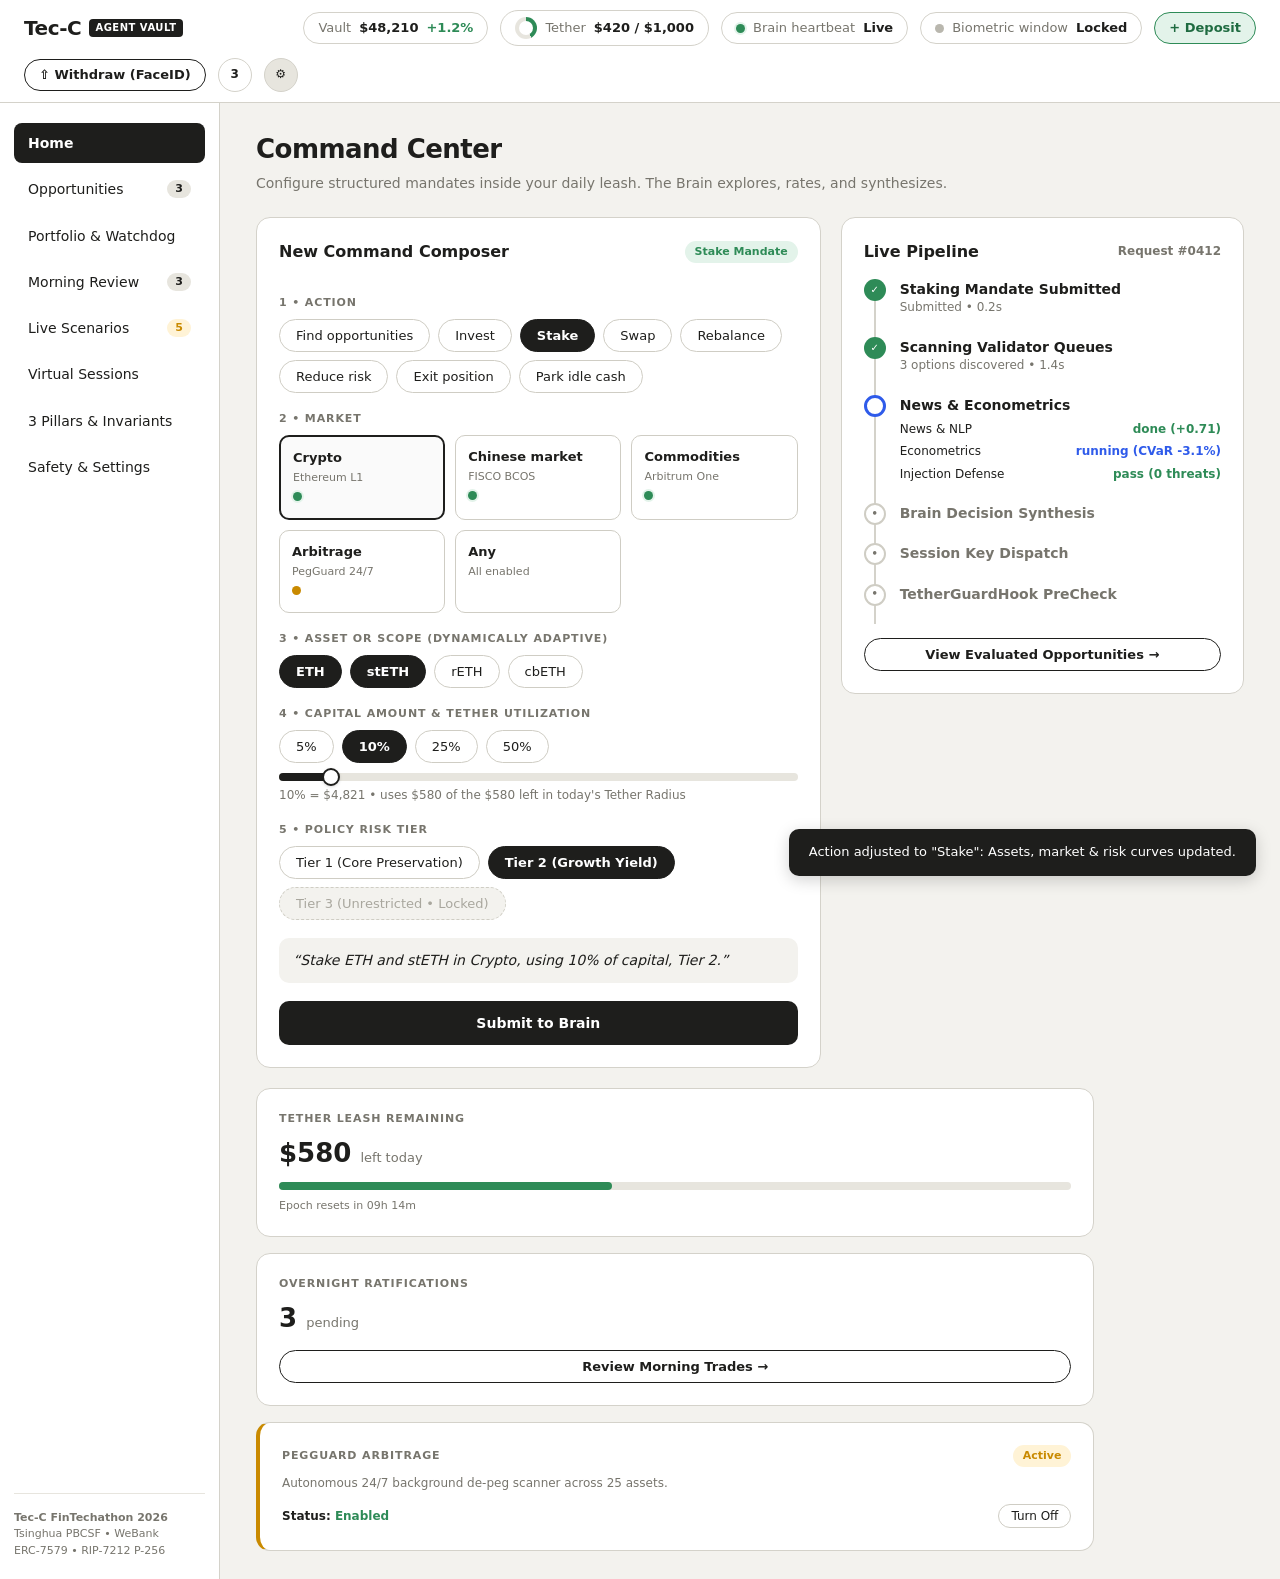
==== commit e6a5a77c: "feat: incorporate how-it-works guide architecture, scenarios, and security invariants into frontend" ====
--- a/frontend/index.html
+++ b/frontend/index.html
@@ -453,6 +453,95 @@
       from { transform: translateX(40px); opacity: 0; }
       to { transform: translateX(0); opacity: 1; }
     }
+    /* Modal Overlays & Dialogs */
+    .modal-overlay {
+      position: fixed;
+      inset: 0;
+      background: rgba(30, 30, 28, 0.55);
+      backdrop-filter: blur(4px);
+      display: none;
+      align-items: center;
+      justify-content: center;
+      z-index: 1000;
+      padding: 20px;
+    }
+    .modal-overlay.active {
+      display: flex;
+      animation: fadeIn 0.2s ease-out;
+    }
+    .modal-dialog {
+      background: var(--surface);
+      border: 1px solid var(--border);
+      border-radius: 16px;
+      max-width: 580px;
+      width: 100%;
+      max-height: 90vh;
+      overflow-y: auto;
+      box-shadow: 0 12px 40px rgba(0,0,0,0.22);
+      padding: 26px;
+      display: flex;
+      flex-direction: column;
+      gap: 18px;
+      position: relative;
+    }
+    .modal-header {
+      display: flex;
+      align-items: center;
+      justify-content: space-between;
+      border-bottom: 1px solid var(--border-subtle);
+      padding-bottom: 14px;
+    }
+    .modal-title {
+      font-size: 18px;
+      font-weight: 800;
+      letter-spacing: -0.01em;
+      display: flex;
+      align-items: center;
+      gap: 8px;
+    }
+    .modal-close {
+      background: none;
+      border: none;
+      font-size: 20px;
+      line-height: 1;
+      color: var(--muted);
+      cursor: pointer;
+      padding: 4px;
+      border-radius: 6px;
+    }
+    .modal-close:hover { color: var(--text); background: var(--bg); }
+    .faceid-anim {
+      width: 80px;
+      height: 80px;
+      border: 3px solid var(--blue);
+      border-radius: 50%;
+      display: flex;
+      align-items: center;
+      justify-content: center;
+      margin: 12px auto;
+      position: relative;
+      animation: pulseFace 1.8s infinite;
+    }
+    @keyframes pulseFace {
+      0% { box-shadow: 0 0 0 0 rgba(47, 91, 234, 0.4); }
+      70% { box-shadow: 0 0 0 18px rgba(47, 91, 234, 0); }
+      100% { box-shadow: 0 0 0 0 rgba(47, 91, 234, 0); }
+    }
+    .scenario-card {
+      border: 1px solid var(--border);
+      border-radius: 12px;
+      padding: 18px;
+      background: #fff;
+      display: flex;
+      flex-direction: column;
+      gap: 10px;
+      transition: all 0.2s;
+    }
+    .scenario-card:hover {
+      border-color: var(--text);
+      transform: translateY(-2px);
+      box-shadow: 0 4px 12px rgba(0,0,0,0.06);
+    }
   </style>
 </head>
 <body>
@@ -484,6 +573,12 @@
       <span style="color:var(--muted)">Biometric window</span>
       <b id="bio-status-text">Locked</b>
     </div>
+    <div class="top-pill top-pill-btn" onclick="openDepositModal()" style="background:var(--green-bg);border-color:var(--green);color:var(--green-dark);font-weight:700" title="Deposit on any connected chain">
+      <span>+ Deposit</span>
+    </div>
+    <div class="top-pill top-pill-btn" onclick="openWithdrawModal()" style="border-color:var(--text);font-weight:700" title="Biometric withdrawal to external address">
+      <span>&#8679; Withdraw (FaceID)</span>
+    </div>
     <div class="avatar-btn" id="top-pending-badge" title="Pending Reviews">3</div>
     <div class="avatar-btn" style="background:var(--border-subtle);cursor:pointer;" onclick="switchTab('settings')" title="Vault Settings">⚙</div>
   </header>
@@ -505,8 +600,15 @@
         <span>Morning Review</span>
         <span class="nav-badge" id="review-badge">3</span>
       </a>
+      <a href="#scenarios" class="nav-item" onclick="switchTab('scenarios')">
+        <span>Live Scenarios</span>
+        <span class="nav-badge" style="background:var(--amber-bg);color:var(--amber)">5</span>
+      </a>
       <a href="#virtual-session" class="nav-item" onclick="switchTab('virtual-session')">
         <span>Virtual Sessions</span>
+      </a>
+      <a href="#pillars" class="nav-item" onclick="openPillarsModal()">
+        <span>3 Pillars &amp; Invariants</span>
       </a>
       <a href="#settings" class="nav-item" onclick="switchTab('settings')">
         <span>Safety &amp; Settings</span>
@@ -792,7 +894,30 @@
                 <line x1="200" y1="10" x2="200" y2="78" stroke="#C0392B" stroke-dasharray="4 3"/>
               </svg>
             </div>
-            <div style="font-size:12px;color:var(--muted)" id="slippage-text">
+            <div style="border-top:1px solid var(--border-subtle);padding-top:10px;">
+              <div style="font-size:11px;font-weight:700;color:var(--muted);text-transform:uppercase;margin-bottom:6px">Liquidity Comparison</div>
+              <table style="width:100%;font-size:11px;border-collapse:collapse;">
+                <tr style="border-bottom:1px solid var(--border-subtle);color:var(--muted)">
+                  <th style="text-align:left;padding:3px 0">Protocol</th>
+                  <th style="text-align:right;padding:3px 0">APY</th>
+                  <th style="text-align:right;padding:3px 0">CVaR</th>
+                  <th style="text-align:right;padding:3px 0">Slippage</th>
+                </tr>
+                <tr>
+                  <td style="padding:4px 0;font-weight:600">Lido Staking</td>
+                  <td style="text-align:right;color:var(--green);font-weight:700">3.4%</td>
+                  <td style="text-align:right">-3.1%</td>
+                  <td style="text-align:right">0.08%</td>
+                </tr>
+                <tr>
+                  <td style="padding:4px 0;font-weight:600">Aave v3 Lending</td>
+                  <td style="text-align:right;color:var(--blue);font-weight:700">2.6%</td>
+                  <td style="text-align:right">-2.4%</td>
+                  <td style="text-align:right">0.02%</td>
+                </tr>
+              </table>
+            </div>
+            <div style="font-size:12px;color:var(--muted);margin-top:4px;" id="slippage-text">
               Modeled slippage for $4,821 execution: <strong>0.08%</strong> (Liquidity depth $240M).
             </div>
           </div>
@@ -830,15 +955,50 @@
         </div>
 
         <!-- Zone C: Brain Decision & Autonomous Synthesis -->
-        <div class="card" style="border:2px solid var(--text);background:#FAFAFA;">
-          <div class="card-title">
+        <div class="card" style="border:2px solid var(--text);background:#FAFAFA;display:flex;flex-direction:column;gap:16px;">
+          <div class="card-title" style="margin-bottom:0">
             <span>Zone C &bull; Brain Decision &amp; Autonomous Synthesis</span>
-            <span class="badge badge-green">Autonomous Execution</span>
-          </div>
-          <div style="font-size:14px;color:var(--text);line-height:1.6;" id="synthesis-rationale">
-            <strong>Synthesis Rationale:</strong> Options A and B both pass hard safety filters with close composite scores. The Brain chooses a portfolio diversification split.
-          </div>
-          <div style="margin-top:14px;display:flex;gap:12px;flex-wrap:wrap;align-items:center;">
+            <span class="badge badge-green" id="synthesis-badge">Autonomous Execution</span>
+          </div>
+
+          <!-- Agent Weights from Guide -->
+          <div style="background:#fff;border:1px solid var(--border-subtle);border-radius:10px;padding:12px 16px;">
+            <div style="display:flex;justify-content:space-between;align-items:center;margin-bottom:8px;">
+              <span class="section-label" style="margin:0">Agent Weights (Adjustable in Settings)</span>
+              <span style="font-size:11px;color:var(--muted)">Guide Page 3</span>
+            </div>
+            <div style="display:flex;gap:16px;flex-wrap:wrap;font-size:13px;">
+              <div style="flex:1 1 120px;">
+                <div style="display:flex;justify-content:space-between"><span>News &amp; NLP</span><b id="weight-news-val">30%</b></div>
+                <input type="range" min="10" max="60" value="30" style="width:100%" oninput="updateAgentWeight('news', this.value)">
+              </div>
+              <div style="flex:1 1 120px;">
+                <div style="display:flex;justify-content:space-between"><span>Econometrics</span><b id="weight-econ-val">45%</b></div>
+                <input type="range" min="20" max="70" value="45" style="width:100%" oninput="updateAgentWeight('econ', this.value)">
+              </div>
+              <div style="flex:1 1 120px;">
+                <div style="display:flex;justify-content:space-between"><span>Injection Defense</span><b id="weight-inj-val">25%</b></div>
+                <input type="range" min="10" max="50" value="25" style="width:100%" oninput="updateAgentWeight('inj', this.value)">
+              </div>
+            </div>
+          </div>
+
+          <!-- Execution Outcome Modes from Guide -->
+          <div>
+            <div class="section-label">Execution Outcome Mode</div>
+            <div class="pill-group" id="outcome-modes">
+              <button class="pill-btn active" onclick="selectOutcomeMode('split')">Autonomous Split: A 70% ($3,375) &bull; B 30% ($1,446)</button>
+              <button class="pill-btn" onclick="selectOutcomeMode('single')">Proceed with Single Best (Option A 100%)</button>
+              <button class="pill-btn" onclick="selectOutcomeMode('idle')">Do Nothing (Negative Edge)</button>
+              <button class="pill-btn" onclick="selectOutcomeMode('breakout')">Needs Biometric Breakout</button>
+            </div>
+          </div>
+
+          <div style="font-size:13px;color:var(--text);line-height:1.6;" id="synthesis-rationale">
+            <strong>Synthesis Rationale:</strong> Options A and B both pass hard safety filters with close composite scores (0.68 vs 0.61). The Brain chooses a portfolio diversification split. Inside today's Tether Radius ($482 used of $580 left), executing autonomously without manual button clicks.
+          </div>
+
+          <div style="display:flex;gap:12px;flex-wrap:wrap;align-items:center;">
             <button class="btn-primary" style="flex:1 1 200px" id="btn-execute-trade" onclick="executeAutonomousTrade()">
               Execute Autonomous Split Inside Tether ($482 of $580 Left)
             </button>
@@ -988,13 +1148,19 @@
 
           <div class="card" style="flex:1 1 320px;display:flex;flex-direction:column;gap:12px;">
             <div class="card-title">Active Watchdog Alerts</div>
-            <div style="border:1px solid var(--red);border-radius:10px;padding:12px;background:var(--red-bg);display:flex;flex-direction:column;gap:6px;">
+            <div id="watchdog-alert-card" style="border:1px solid var(--red);border-radius:10px;padding:12px;background:var(--red-bg);display:flex;flex-direction:column;gap:6px;">
               <div style="display:flex;justify-content:space-between;align-items:center;">
                 <strong>e-CNY MMF &bull; Negative News</strong>
-                <span class="badge badge-blue">Re-evaluating</span>
-              </div>
-              <div style="font-size:12px;color:var(--text)">Brain triggered proposal to de-risk 10% into USDC collateral.</div>
+                <span class="badge badge-red" id="watchdog-alert-badge">Re-evaluating</span>
+              </div>
+              <div style="font-size:12px;color:var(--text)" id="watchdog-alert-desc">Brain triggered proposal to de-risk 10% into USDC collateral.</div>
               <div style="font-size:11px;color:var(--muted)">Detected 22 min ago via News Risk Sentinel</div>
+              <div style="margin-top:8px;display:flex;gap:8px;" id="watchdog-alert-actions">
+                <button class="pill-btn" style="background:#fff;border-color:var(--red);color:var(--red);font-weight:700;padding:6px 12px;font-size:12px;" onclick="executeWatchdogDerisk()">
+                  Execute De-Risk (Swap 10% to USDC)
+                </button>
+                <button class="pill-btn" style="padding:6px 12px;font-size:12px;" onclick="dismissWatchdogAlert()">Dismiss</button>
+              </div>
             </div>
           </div>
         </div>
@@ -1125,7 +1291,345 @@
         </div>
       </section>
 
+      <!-- ======================================================== -->
+      <!-- SCREEN 7: REAL-WORLD SCENARIOS & EVERYDAY LIFE -->
+      <!-- ======================================================== -->
+      <section id="panel-scenarios" class="view-panel">
+        <div>
+          <h1 class="page-title">Live Scenarios &amp; Operational Flows</h1>
+          <p class="page-subtitle">Guide Page 6 &bull; Test how Tec-C operates during regular days, high-value opportunities, market crises, and remote access.</p>
+        </div>
+
+        <div style="display:grid;grid-template-columns:repeat(auto-fit, minmax(320px, 1fr));gap:18px;">
+          
+          <!-- Scenario A -->
+          <div class="scenario-card">
+            <div style="display:flex;justify-content:space-between;align-items:center;">
+              <span class="section-label" style="margin:0">Scenario A</span>
+              <span class="badge badge-green">100% Autonomous</span>
+            </div>
+            <div style="font-size:16px;font-weight:700">Silent Daily Yield Harvesting</div>
+            <div style="font-size:12px;color:var(--muted);line-height:1.5">
+              <strong>Situation:</strong> User sets a $1,000 daily leash. AI Brain spots Compound v3 offering an 11.2% lending yield on USDC.
+              <br><br>
+              <strong>Execution:</strong> AI deposits $800 into Compound. Because $800 &le; $1,000 leash, it executes silently on-chain without human interruption.
+            </div>
+            <button class="pill-btn" style="border:1px solid var(--text);font-weight:700;margin-top:auto" onclick="runScenarioA()">
+              Simulate Silent $800 Harvesting &rarr;
+            </button>
+          </div>
+
+          <!-- Scenario B -->
+          <div class="scenario-card">
+            <div style="display:flex;justify-content:space-between;align-items:center;">
+              <span class="section-label" style="margin:0">Scenario B</span>
+              <span class="badge badge-amber">FaceID Breakout</span>
+            </div>
+            <div style="font-size:16px;font-weight:700">High-Value Breakout Trade</div>
+            <div style="font-size:12px;color:var(--muted);line-height:1.5">
+              <strong>Situation:</strong> AI Brain spots a flash $4,500 stablecoin arbitrage capturing $120 net profit in 30 seconds.
+              <br><br>
+              <strong>Safety Guard:</strong> Smart contract detects $4,500 &gt; $1,000 leash. Autonomous execution is blocked and buzzes smartphone for Passkey FaceID approval.
+            </div>
+            <button class="pill-btn" style="border:1px solid var(--amber);background:var(--amber-bg);font-weight:700;margin-top:auto" onclick="openBreakoutModal(4500, 120)">
+              Trigger $4,500 Breakout Alert &rarr;
+            </button>
+          </div>
+
+          <!-- Scenario C -->
+          <div class="scenario-card">
+            <div style="display:flex;justify-content:space-between;align-items:center;">
+              <span class="section-label" style="margin:0">Scenario C</span>
+              <span class="badge badge-blue">Adaptive Learning</span>
+            </div>
+            <div style="font-size:16px;font-weight:700">Dynamic Elasticity in Action</div>
+            <div style="font-size:12px;color:var(--muted);line-height:1.5">
+              <strong>Accuracy Feedback Loop:</strong> Ratified winning trades award +10%/day step-ups towards the $2,500 ceiling ($1,000 &rarr; $1,460).
+              <br><br>
+              <strong>Mistake Asymmetry:</strong> Flagging a mistake contracts daily limit by -20%. Trust is lost 7x faster than it is gained!
+            </div>
+            <div style="display:flex;gap:8px;margin-top:auto">
+              <button class="pill-btn" style="flex:1;border-color:var(--green);color:var(--green-dark);font-weight:700" onclick="simulateElasticityStep('reward')">
+                +10% Reward
+              </button>
+              <button class="pill-btn" style="flex:1;border-color:var(--red);color:var(--red);font-weight:700" onclick="simulateElasticityStep('penalty')">
+                -20% Penalty
+              </button>
+            </div>
+          </div>
+
+          <!-- Scenario D -->
+          <div class="scenario-card">
+            <div style="display:flex;justify-content:space-between;align-items:center;">
+              <span class="section-label" style="margin:0">Scenario D</span>
+              <span class="badge badge-red">Depeg Defense</span>
+            </div>
+            <div style="font-size:16px;font-weight:700">PegGuard Crisis Circuit-Breaker</div>
+            <div style="font-size:12px;color:var(--muted);line-height:1.5">
+              <strong>Distress Event:</strong> Holding 6,000 units of a synthetic token. Backing distress causes price to slip to $0.982.
+              <br><br>
+              <strong>Automated Rescue:</strong> PegGuard circuit-breaker swaps all 6,000 coins into native USDC before collapse to $0.40. Treasury saved!
+            </div>
+            <button class="pill-btn" style="border:1px solid var(--red);color:var(--red);font-weight:700;margin-top:auto" onclick="runScenarioD()">
+              Trigger PegGuard Circuit-Breaker &rarr;
+            </button>
+          </div>
+
+          <!-- Scenario E -->
+          <div class="scenario-card">
+            <div style="display:flex;justify-content:space-between;align-items:center;">
+              <span class="section-label" style="margin:0">Scenario E</span>
+              <span class="badge badge-green">Zero Open Ports</span>
+            </div>
+            <div style="font-size:16px;font-weight:700">Remote Coffee Shop Access</div>
+            <div style="font-size:12px;color:var(--muted);line-height:1.5">
+              <strong>Architecture:</strong> Encrypted Cloudflare Quick-Tunnel links phone browser to local agent wallet.
+              <br><br>
+              <strong>Experience:</strong> Authenticate via phone FaceID (WebAuthn NIST P-256), steer risk, and approve breakouts securely from any public Wi-Fi.
+            </div>
+            <button class="pill-btn" style="border:1px solid var(--text);font-weight:700;margin-top:auto" onclick="switchTab('virtual-session')">
+              Open Virtual Sessions &rarr;
+            </button>
+          </div>
+
+        </div>
+      </section>
+
     </main>
+  </div>
+
+  <!-- Modal: Multi-Chain Deposit -->
+  <div class="modal-overlay" id="modal-deposit">
+    <div class="modal-dialog">
+      <div class="modal-header">
+        <div class="modal-title">&#128229; Multi-Chain Deposit (Section 05)</div>
+        <button class="modal-close" onclick="closeModal('modal-deposit')">&times;</button>
+      </div>
+      <div style="font-size:12px;color:var(--muted);line-height:1.5">
+        Deposit funds seamlessly on any connected chain. Deposits credit your normalized 8-decimal USD vault balance via Chainlink price feeds.
+      </div>
+      <div>
+        <div class="section-label">Select Network &amp; Asset</div>
+        <select id="deposit-network" style="width:100%;padding:10px;border:1px solid var(--border-input);border-radius:8px;font-size:13px;background:#fff;" onchange="updateDepositAssetOptions()">
+          <option value="Ethereum Mainnet">Ethereum Mainnet (ETH, USDC, USDT)</option>
+          <option value="Arbitrum One">Arbitrum One L2 (ETH, USDC, USDT, PAXG)</option>
+          <option value="FISCO BCOS">FISCO BCOS Consortium (e-CNY, enterprise tokens)</option>
+          <option value="Optimism">Optimism (ETH, USDC)</option>
+          <option value="Polygon">Polygon (POL, USDC)</option>
+        </select>
+      </div>
+      <div>
+        <div class="section-label">Deposit Amount</div>
+        <div style="display:flex;gap:10px;align-items:center;">
+          <input type="number" id="deposit-amount" value="1.0" step="0.1" style="flex:1;padding:10px;border:1px solid var(--border-input);border-radius:8px;font-size:15px;font-weight:700;" oninput="updateDepositUSDConversion()">
+          <span style="font-weight:700" id="deposit-asset-symbol">ETH</span>
+        </div>
+        <div style="font-size:12px;color:var(--muted);margin-top:6px;" id="deposit-usd-conversion">
+          &approx; $2,410.50 USD via Chainlink Oracle Feed
+        </div>
+      </div>
+      <div style="background:var(--bg);border-radius:8px;padding:10px;font-size:12px;">
+        <strong>Smart Safe Recipient:</strong> <code>0x7579...tecc-vault-master</code>
+      </div>
+      <div style="display:flex;gap:10px;margin-top:6px;">
+        <button class="btn-primary" onclick="confirmDeposit()">Deposit to Agent Vault</button>
+        <button class="pill-btn" onclick="closeModal('modal-deposit')">Cancel</button>
+      </div>
+    </div>
+  </div>
+
+  <!-- Modal: Biometric Withdrawal -->
+  <div class="modal-overlay" id="modal-withdraw">
+    <div class="modal-dialog">
+      <div class="modal-header">
+        <div class="modal-title">&#128230; Biometric External Withdrawal</div>
+        <button class="modal-close" onclick="closeModal('modal-withdraw')">&times;</button>
+      </div>
+      <div style="background:var(--red-bg);border:1px solid var(--red);border-radius:8px;padding:12px;font-size:12px;color:var(--text);line-height:1.5">
+        <strong>Strict Security Invariant (Page 2 &bull; Section 05):</strong>
+        The AI session key has ZERO authority to withdraw funds to external addresses. External transfers strictly require hardware biometric verification (FaceID / TouchID via WebAuthn NIST P-256).
+      </div>
+      <div>
+        <div class="section-label">Recipient External Address</div>
+        <input type="text" id="withdraw-addr" value="0x71C...a891 (User Cold Hardware Wallet)" style="width:100%;padding:10px;border:1px solid var(--border-input);border-radius:8px;font-size:13px;">
+      </div>
+      <div>
+        <div class="section-label">Withdrawal Amount ($ USD)</div>
+        <input type="number" id="withdraw-amount" value="5000" step="500" style="width:100%;padding:10px;border:1px solid var(--border-input);border-radius:8px;font-size:16px;font-weight:700;">
+      </div>
+      <div id="withdraw-faceid-box" style="text-align:center;padding:10px 0;">
+        <div class="faceid-anim">
+          <svg width="40" height="40" viewBox="0 0 24 24" fill="none" stroke="#2F5BEA" stroke-width="2">
+            <path d="M9 3H5a2 2 0 0 0-2 2v4m0 6v4a2 2 0 0 0 2 2h4m6 0h4a2 2 0 0 0 2-2v-4m0-6V5a2 2 0 0 0-2-2h-4"/>
+            <circle cx="9" cy="9" r="1" fill="#2F5BEA"/>
+            <circle cx="15" cy="9" r="1" fill="#2F5BEA"/>
+            <path d="M9 15c.83 1 2.17 1 3 1s2.17 0 3-1"/>
+          </svg>
+        </div>
+        <div style="font-size:12px;color:var(--muted);margin-top:6px;">WebAuthn RIP-7212 P-256 Hardware Enclave Ready</div>
+      </div>
+      <div style="display:flex;gap:10px;">
+        <button class="btn-primary" id="btn-withdraw-faceid" onclick="authenticateAndWithdraw()">Scan FaceID &amp; Transfer</button>
+        <button class="pill-btn" onclick="closeModal('modal-withdraw')">Cancel</button>
+      </div>
+    </div>
+  </div>
+
+  <!-- Modal: High-Value Breakout Trade Alert -->
+  <div class="modal-overlay" id="modal-breakout">
+    <div class="modal-dialog">
+      <div class="modal-header">
+        <div class="modal-title">&#9889; High-Value Breakout Trade (Scenario B)</div>
+        <button class="modal-close" onclick="closeModal('modal-breakout')">&times;</button>
+      </div>
+      <div style="background:var(--amber-bg);border:1px solid var(--amber);border-radius:8px;padding:12px;font-size:12px;line-height:1.5;">
+        <strong>Tether Leash Boundary Exceeded:</strong>
+        The AI Brain discovered an urgent flash opportunity of <b id="breakout-trade-val">$4,500</b> capturing a <b id="breakout-trade-profit">+$120</b> net profit.
+        Because $4,500 exceeds your daily leash ($1,000), autonomous execution was blocked.
+      </div>
+      <div style="font-size:13px;display:flex;flex-direction:column;gap:8px;">
+        <div style="display:flex;justify-content:space-between"><span>Strategy:</span><strong>PegGuard Cross-DEX Arbitrage</strong></div>
+        <div style="display:flex;justify-content:space-between"><span>Execution Timeframe:</span><strong>30 seconds remaining</strong></div>
+        <div style="display:flex;justify-content:space-between"><span>Required Authorization:</span><span class="badge badge-amber">Hardware Biometric Elevation</span></div>
+      </div>
+      <div style="text-align:center;padding:10px 0;">
+        <div class="faceid-anim">
+          <svg width="40" height="40" viewBox="0 0 24 24" fill="none" stroke="#2F5BEA" stroke-width="2">
+            <path d="M9 3H5a2 2 0 0 0-2 2v4m0 6v4a2 2 0 0 0 2 2h4m6 0h4a2 2 0 0 0 2-2v-4m0-6V5a2 2 0 0 0-2-2h-4"/>
+            <circle cx="9" cy="9" r="1" fill="#2F5BEA"/>
+            <circle cx="15" cy="9" r="1" fill="#2F5BEA"/>
+            <path d="M9 15c.83 1 2.17 1 3 1s2.17 0 3-1"/>
+          </svg>
+        </div>
+        <div style="font-size:12px;color:var(--muted);margin-top:6px;">Scan FaceID to open a temporary 5-minute elevation window</div>
+      </div>
+      <div style="display:flex;gap:10px;">
+        <button class="btn-primary" onclick="approveBreakoutTrade()">Approve via FaceID</button>
+        <button class="pill-btn" onclick="closeModal('modal-breakout')">Reject Opportunity</button>
+      </div>
+    </div>
+  </div>
+
+  <!-- Modal: Morning Review Note to Brain Composer -->
+  <div class="modal-overlay" id="modal-note">
+    <div class="modal-dialog">
+      <div class="modal-header">
+        <div class="modal-title">&#128221; Note to the AI Brain (Section 09)</div>
+        <button class="modal-close" onclick="closeModal('modal-note')">&times;</button>
+      </div>
+      <div style="font-size:12px;color:var(--muted)">
+        Teach the Brain preferences and protocol affinities. Notes are ingested by <code>tecc_brain.learning.notes</code> to update future trade sizing and cost multipliers.
+      </div>
+      <div>
+        <div style="display:flex;justify-content:space-between;align-items:center;">
+          <span class="section-label" style="margin:0">Your Instruction to the Brain</span>
+          <span style="font-size:11px;color:var(--muted)" id="note-word-count">12 / 25 words</span>
+        </div>
+        <textarea id="note-text-input" rows="4" style="width:100%;margin-top:6px;padding:10px;border:1px solid var(--border-input);border-radius:8px;font-size:13px;font-family:inherit;line-height:1.5" oninput="updateNoteWordCount(this.value)">Lido staking is approved, but prefer rocket pool (rETH) when yield difference is under 0.2%.</textarea>
+      </div>
+      <label style="display:flex;gap:8px;align-items:flex-start;font-size:13px;cursor:pointer;background:var(--bg);padding:10px;border-radius:8px;">
+        <input type="checkbox" id="note-penalty-check" style="margin-top:2px">
+        <div>
+          <strong style="color:var(--red)">&bull; Penalize Autonomy (-10%)</strong>
+          <div style="font-size:11px;color:var(--muted)">Check if this note corrects a suboptimal bot behavior. Contracts today's leash by -10%.</div>
+        </div>
+      </label>
+      <div style="display:flex;gap:10px;">
+        <button class="btn-primary" onclick="submitNoteToBrain()">Send Note to AI Brain</button>
+        <button class="pill-btn" onclick="closeModal('modal-note')">Cancel</button>
+      </div>
+    </div>
+  </div>
+
+  <!-- Modal: The 3 Pillars & Invariants -->
+  <div class="modal-overlay" id="modal-pillars">
+    <div class="modal-dialog" style="max-width:680px;">
+      <div class="modal-header">
+        <div class="modal-title">&#128737; The 3 Pillars &amp; Invariants of Tec-C</div>
+        <button class="modal-close" onclick="closeModal('modal-pillars')">&times;</button>
+      </div>
+      
+      <!-- 3 Pillars Grid -->
+      <div style="display:grid;grid-template-columns:repeat(auto-fit, minmax(180px, 1fr));gap:12px;">
+        <div style="border:1px solid var(--border);border-radius:10px;padding:12px;background:#fff">
+          <div class="badge badge-green">Pillar 1</div>
+          <div style="font-weight:700;margin-top:6px">Non-Custodial Agent Wallet</div>
+          <div style="font-size:11px;color:var(--muted);margin-top:4px;line-height:1.4">
+            ERC-7579 &amp; ERC-4337 smart safe. AI holds ephemeral session key restricted by bytecode hooks.
+          </div>
+        </div>
+        <div style="border:1px solid var(--border);border-radius:10px;padding:12px;background:#fff">
+          <div class="badge badge-blue">Pillar 2</div>
+          <div style="font-weight:700;margin-top:6px">Mathematical Leash</div>
+          <div style="font-size:11px;color:var(--muted);margin-top:4px;line-height:1.4">
+            On-chain TetherGuardHook. Daily limits converted to 8-decimal USD via Chainlink feeds.
+          </div>
+        </div>
+        <div style="border:1px solid var(--border);border-radius:10px;padding:12px;background:#fff">
+          <div class="badge badge-amber">Pillar 3</div>
+          <div style="font-weight:700;margin-top:6px">Mobile Virtual Session</div>
+          <div style="font-size:11px;color:var(--muted);margin-top:4px;line-height:1.4">
+            Cloudflare tunnel to smartphone. Steer risk and approve breakouts via WebAuthn NIST P-256 FaceID.
+          </div>
+        </div>
+      </div>
+
+      <!-- Comparison Matrix from Page 1 -->
+      <div>
+        <div class="section-label">Section 02 &bull; Autonomy vs. Safety Matrix</div>
+        <table class="data-table" style="font-size:11px;">
+          <thead>
+            <tr>
+              <th>Feature / Risk</th>
+              <th>Traditional Bots</th>
+              <th>Hardware Wallet</th>
+              <th>Tec-C Vault</th>
+            </tr>
+          </thead>
+          <tbody>
+            <tr>
+              <td>Autonomous 24/7 Trading</td>
+              <td style="color:var(--green)">&check; Full Autonomy</td>
+              <td style="color:var(--red)">&cross; Zero (Manual click)</td>
+              <td style="color:var(--green);font-weight:700">&check; Full inside leash</td>
+            </tr>
+            <tr>
+              <td>Catastrophic Hack Risk</td>
+              <td style="color:var(--red)">&cross; 100% Drain Risk</td>
+              <td style="color:var(--green)">&check; Low (Offline)</td>
+              <td style="color:var(--green);font-weight:700">&check; Zero (Capped by leash)</td>
+            </tr>
+            <tr>
+              <td>Daily Limit Tuning</td>
+              <td>Unbounded</td>
+              <td>N/A</td>
+              <td style="color:var(--green);font-weight:700">&check; User limit + elasticity</td>
+            </tr>
+            <tr>
+              <td>Biometric Security</td>
+              <td>None</td>
+              <td>Physical Button</td>
+              <td style="color:var(--green);font-weight:700">&check; FaceID WebAuthn P-256</td>
+            </tr>
+          </tbody>
+        </table>
+      </div>
+
+      <!-- Unbreakable Invariants from Page 6 -->
+      <div style="background:var(--bg);border-radius:10px;padding:12px;font-size:12px;line-height:1.5">
+        <strong>Section 11 &bull; 4 Unbreakable Security Invariants:</strong>
+        <ol style="margin:6px 0 0 16px;display:flex;flex-direction:column;gap:4px;">
+          <li><strong>AI can NEVER withdraw funds:</strong> External transfers strictly require hardware FaceID.</li>
+          <li><strong>AI can NEVER exceed daily limit:</strong> Leash enforced on-chain via Chainlink USD feeds.</li>
+          <li><strong>AI can NEVER touch unwhitelisted tokens:</strong> Bytecode whitelist blocks fake tokens.</li>
+          <li><strong>Trust is lost 7x faster than gained:</strong> -20% penalty on flag vs. max +10% daily growth cap.</li>
+        </ol>
+      </div>
+
+      <button class="pill-btn" style="border:1px solid var(--text);font-weight:700;align-self:flex-end" onclick="closeModal('modal-pillars')">
+        Close Architecture Summary
+      </button>
+    </div>
   </div>
 
   <!-- Toast Notification Container -->
@@ -2036,6 +2540,231 @@
       document.getElementById('review-progress').innerText = `${reviewedCount} of ${totalTrades}`;
     }
 
+    // Modal Controllers
+    function openModal(id) {
+      const el = document.getElementById(id);
+      if (el) el.classList.add('active');
+    }
+    function closeModal(id) {
+      const el = document.getElementById(id);
+      if (el) el.classList.remove('active');
+    }
+
+    // Modal: Multi-Chain Deposit (Section 05)
+    function openDepositModal() {
+      updateDepositAssetOptions();
+      openModal('modal-deposit');
+    }
+    function updateDepositAssetOptions() {
+      const net = document.getElementById('deposit-network').value;
+      const symEl = document.getElementById('deposit-asset-symbol');
+      if (net.includes('Ethereum')) symEl.innerText = 'ETH';
+      else if (net.includes('Arbitrum')) symEl.innerText = 'USDC';
+      else if (net.includes('FISCO')) symEl.innerText = 'e-CNY';
+      else symEl.innerText = 'USDC';
+      updateDepositUSDConversion();
+    }
+    function updateDepositUSDConversion() {
+      const amt = parseFloat(document.getElementById('deposit-amount').value) || 0;
+      const sym = document.getElementById('deposit-asset-symbol').innerText;
+      let rate = 2410.50;
+      if (sym === 'USDC' || sym === 'USDT') rate = 1.0;
+      else if (sym === 'e-CNY') rate = 0.14;
+      else if (sym === 'POL') rate = 0.42;
+      const usd = amt * rate;
+      document.getElementById('deposit-usd-conversion').innerText = 
+        `≈ $${usd.toLocaleString(undefined, {minimumFractionDigits:2, maximumFractionDigits:2})} USD via Chainlink Oracle Feed`;
+    }
+    function confirmDeposit() {
+      const amt = parseFloat(document.getElementById('deposit-amount').value) || 0;
+      const sym = document.getElementById('deposit-asset-symbol').innerText;
+      let rate = 2410.50;
+      if (sym === 'USDC' || sym === 'USDT') rate = 1.0;
+      else if (sym === 'e-CNY') rate = 0.14;
+      const usd = Math.round(amt * rate);
+      state.vaultBalance += usd;
+      document.getElementById('top-vault-val').innerText = `$${state.vaultBalance.toLocaleString()}`;
+      document.getElementById('portfolio-total-val').innerText = `$${state.vaultBalance.toLocaleString()}`;
+      closeModal('modal-deposit');
+      showToast(`Deposit Confirmed: +$${usd.toLocaleString()} credited to Smart Safe on-chain.`);
+    }
+
+    // Modal: Biometric Withdrawal (Section 05)
+    function openWithdrawModal() {
+      openModal('modal-withdraw');
+    }
+    function authenticateAndWithdraw() {
+      const btn = document.getElementById('btn-withdraw-faceid');
+      const amt = parseInt(document.getElementById('withdraw-amount').value) || 0;
+      btn.innerText = 'Verifying FaceID via WebAuthn...';
+      btn.disabled = true;
+      setTimeout(() => {
+        btn.innerText = 'Scan FaceID & Transfer';
+        btn.disabled = false;
+        closeModal('modal-withdraw');
+        state.vaultBalance = Math.max(0, state.vaultBalance - amt);
+        document.getElementById('top-vault-val').innerText = `$${state.vaultBalance.toLocaleString()}`;
+        document.getElementById('portfolio-total-val').innerText = `$${state.vaultBalance.toLocaleString()}`;
+        state.biometricUnlocked = true;
+        document.getElementById('bio-dot').style.background = 'var(--green)';
+        document.getElementById('bio-status-text').innerText = 'Unlocked (5m)';
+        showToast(`FaceID Signature Verified: $${amt.toLocaleString()} transferred to external wallet.`);
+      }, 900);
+    }
+
+    // Modal: Breakout Trade Authorization (Scenario B)
+    function openBreakoutModal(val, profit) {
+      document.getElementById('breakout-trade-val').innerText = `$${val.toLocaleString()}`;
+      document.getElementById('breakout-trade-profit').innerText = `+$${profit.toLocaleString()}`;
+      openModal('modal-breakout');
+    }
+    function approveBreakoutTrade() {
+      closeModal('modal-breakout');
+      state.biometricUnlocked = true;
+      document.getElementById('bio-dot').style.background = 'var(--green)';
+      document.getElementById('bio-status-text').innerText = 'Unlocked (5m)';
+      
+      const newTrade = {
+        id: state.trades.length + 1,
+        title: 'Flash Arbitrage $4,500 Stablecoin Spread',
+        time: 'Just now',
+        market: 'Arbitrum One',
+        val: '$4,500',
+        slippage: '0.01%',
+        estSlippage: '0.02%',
+        pnl: '+$120.00',
+        tx: '0x' + Math.random().toString(16).slice(2, 10) + '...breakout',
+        status: 'ratified',
+        statusText: 'FaceID Breakout Approved',
+        statusBadge: 'badge-green',
+        news: '+0.88',
+        econ: '0.94',
+        inj: 'Pass',
+        note: 'Breakout trade approved via mobile FaceID.'
+      };
+      state.trades.unshift(newTrade);
+      renderTrades();
+      showToast('FaceID Approved! $4,500 flash breakout completed: +$120 profit secured.');
+    }
+
+    // Modal: Note to AI Brain (Section 09)
+    let currentNoteTradeId = 1;
+    function openNoteModal(tradeId) {
+      currentNoteTradeId = tradeId;
+      openModal('modal-note');
+    }
+    function updateNoteWordCount(text) {
+      const words = text.trim().split(/\s+/).filter(w => w.length > 0).length;
+      document.getElementById('note-word-count').innerText = `${words} / 25 words`;
+    }
+    function submitNoteToBrain() {
+      const text = document.getElementById('note-text-input').value;
+      const penalize = document.getElementById('note-penalty-check').checked;
+      closeModal('modal-note');
+      if (penalize) {
+        state.tetherTotal = Math.round(state.tetherTotal * 0.9);
+        document.getElementById('top-tether-val').innerText = `$${state.tetherUsed} / $${state.tetherTotal}`;
+      }
+      const trade = state.trades.find(t => t.id === currentNoteTradeId);
+      if (trade) {
+        trade.status = 'reviewed';
+        trade.statusText = penalize ? 'Reviewed (-10% Penalty)' : 'Reviewed & Taught';
+        trade.statusBadge = penalize ? 'badge-amber' : 'badge-green';
+        trade.note = text;
+        renderTrades();
+      }
+      showToast(penalize ? 'Note learned! -10% leash penalty applied on-chain.' : 'Note learned by tecc_brain.learning.notes! Protocol affinity updated.');
+    }
+
+    function openPillarsModal() {
+      openModal('modal-pillars');
+    }
+
+    // Agent Weights Sliders in Zone C (Page 3)
+    const agentWeights = { news: 30, econ: 45, inj: 25 };
+    function updateAgentWeight(comp, val) {
+      agentWeights[comp] = parseInt(val);
+      document.getElementById(`weight-${comp}-val`).innerText = `${val}%`;
+      showToast(`Agent Weights: News ${agentWeights.news}%, Econ ${agentWeights.econ}%, Injection ${agentWeights.inj}%`);
+    }
+
+    // Execution Outcome Modes in Zone C (Page 3)
+    function selectOutcomeMode(mode) {
+      document.querySelectorAll('#outcome-modes .pill-btn').forEach(b => b.classList.remove('active'));
+      event.target.classList.add('active');
+      const badge = document.getElementById('synthesis-badge');
+      const rationale = document.getElementById('synthesis-rationale');
+      const execBtn = document.getElementById('btn-execute-trade');
+
+      if (mode === 'split') {
+        badge.className = 'badge badge-green';
+        badge.innerText = 'Autonomous Split (70/30)';
+        rationale.innerHTML = `<strong>Synthesis Rationale:</strong> Options A and B both pass hard safety filters with close composite scores. The Brain chooses a portfolio diversification split: 70% to Lido and 30% to Aave.`;
+        execBtn.style.display = 'block';
+        execBtn.innerText = `Execute Autonomous Split Inside Tether ($482 of $580 Left)`;
+      } else if (mode === 'single') {
+        badge.className = 'badge badge-green';
+        badge.innerText = 'Single Best Option';
+        rationale.innerHTML = `<strong>Synthesis Rationale:</strong> Concentrates 100% of capital into Option A (Lido Staking) to maximize single-protocol net yield.`;
+        execBtn.style.display = 'block';
+        execBtn.innerText = `Execute Single Best Route (100% into Option A)`;
+      } else if (mode === 'idle') {
+        badge.className = 'badge badge-amber';
+        badge.innerText = 'Do Nothing (Negative Edge)';
+        rationale.innerHTML = `<strong>Synthesis Rationale:</strong> Risk-adjusted spread does not exceed gas hurdle. Brain policy advises remaining in cash collateral until market spreads widen.`;
+        execBtn.style.display = 'none';
+      } else if (mode === 'breakout') {
+        badge.className = 'badge badge-red';
+        badge.innerText = 'Needs Biometric Breakout';
+        rationale.innerHTML = `<strong>Synthesis Rationale:</strong> Required capital exceeds daily tether limit. Execution is locked until user signs with smartphone FaceID.`;
+        execBtn.style.display = 'block';
+        execBtn.innerText = `Request FaceID Breakout Authorization`;
+        execBtn.onclick = () => openBreakoutModal(4500, 120);
+      }
+    }
+
+    // Active Watchdog De-risk Action in Screen 3 (Page 4)
+    function executeWatchdogDerisk() {
+      const card = document.getElementById('watchdog-alert-card');
+      card.style.background = 'var(--green-bg)';
+      card.style.borderColor = 'var(--green)';
+      document.getElementById('watchdog-alert-badge').className = 'badge badge-green';
+      document.getElementById('watchdog-alert-badge').innerText = 'De-risked OK';
+      document.getElementById('watchdog-alert-desc').innerHTML = '<strong>Risk Reduced:</strong> Successfully swapped $1,060 (10% of e-CNY MMF) into USDC collateral on Arbitrum One.';
+      document.getElementById('watchdog-alert-actions').innerHTML = '<span style="font-size:12px;color:var(--green);font-weight:700;">✔ Risk Reduction Executed &bull; Position Guarded</span>';
+      showToast('Watchdog: $1,060 shifted from e-CNY MMF into USDC collateral!');
+    }
+    function dismissWatchdogAlert() {
+      const card = document.getElementById('watchdog-alert-card');
+      card.style.display = 'none';
+      showToast('Watchdog alert dismissed.');
+    }
+
+    // Scenario Simulations from Guide (Page 6)
+    function runScenarioA() {
+      selectAction('Invest');
+      state.capitalPercent = 10;
+      executeAutonomousTrade();
+      showToast('Scenario A Complete: $800 Compound v3 yield harvesting executed silently on-chain inside leash!');
+    }
+    function simulateElasticityStep(type) {
+      if (type === 'reward') {
+        state.tetherTotal = Math.min(2500, Math.round(state.tetherTotal * 1.10));
+        document.getElementById('top-tether-val').innerText = `$${state.tetherUsed} / $${state.tetherTotal}`;
+        showToast(`Trust Reward (+10%): Daily tether limit expanded to $${state.tetherTotal.toLocaleString()} towards ceiling.`);
+      } else {
+        state.tetherTotal = Math.round(state.tetherTotal * 0.80);
+        document.getElementById('top-tether-val').innerText = `$${state.tetherUsed} / $${state.tetherTotal}`;
+        showToast(`Mistake Penalty (-20%): Daily tether limit contracted to $${state.tetherTotal.toLocaleString()}!`);
+      }
+    }
+    function runScenarioD() {
+      showToast('PegGuard Alert: Synthetic token de-pegged to $0.982!');
+      setTimeout(() => {
+        showToast('PegGuard Emergency Circuit-Breaker: Swapped 6,000 synthetic units into USDC at $0.982. Capital protected!');
+      }, 1000);
+    }
+
     function handleLikeAndRatify(id) {
       const trade = state.trades.find(t => t.id === id);
       if (trade) {
@@ -2043,7 +2772,15 @@
         trade.statusText = 'Ratified';
         trade.statusBadge = 'badge-green';
         renderTrades();
-        showToast('Trade ratified! +1 toward daily +10% limit step-up.');
+        
+        const allReviewed = state.trades.every(t => t.status !== 'pending');
+        if (allReviewed) {
+          state.tetherTotal = Math.min(2500, Math.round(state.tetherTotal * 1.10));
+          document.getElementById('top-tether-val').innerText = `$${state.tetherUsed} / $${state.tetherTotal}`;
+          showToast(`Trade ratified! Daily tether limit increased by +10% ($${state.tetherTotal.toLocaleString()})!`);
+        } else {
+          showToast('Trade ratified! +1 toward daily +10% limit step-up.');
+        }
       }
     }
 
@@ -2061,32 +2798,7 @@
     }
 
     function toggleNoteBox(id) {
-      const box = document.getElementById(`note-box-${id}`);
-      if (box) {
-        box.style.display = box.style.display === 'none' ? 'flex' : 'none';
-      }
-    }
-
-    function updateWordCount(textarea, id) {
-      const words = textarea.value.trim().split(/\s+/).filter(w => w.length > 0).length;
-      const el = document.getElementById(`word-count-${id}`);
-      if (el) el.innerText = `${words} / 25 words`;
-    }
-
-    function submitNoteToBrain(id) {
-      const trade = state.trades.find(t => t.id === id);
-      const penalize = document.getElementById(`penalize-check-${id}`).checked;
-      if (penalize) {
-        state.tetherTotal = Math.round(state.tetherTotal * 0.9);
-        document.getElementById('top-tether-val').innerText = `$${state.tetherUsed} / $${state.tetherTotal}`;
-      }
-      if (trade) {
-        trade.status = 'reviewed';
-        trade.statusText = penalize ? 'Reviewed (-10% Penalty)' : 'Reviewed';
-        trade.statusBadge = penalize ? 'badge-amber' : 'badge-green';
-        renderTrades();
-      }
-      showToast(penalize ? 'Note learned! -10% autonomy penalty applied on-chain.' : 'Note learned! Protocol affinity updated.');
+      openNoteModal(id);
     }
 
     function ratifyAllRemaining() {
@@ -2097,11 +2809,13 @@
           t.statusBadge = 'badge-green';
         }
       });
+      state.tetherTotal = Math.min(2500, Math.round(state.tetherTotal * 1.10));
+      document.getElementById('top-tether-val').innerText = `$${state.tetherUsed} / $${state.tetherTotal}`;
       renderTrades();
       document.getElementById('review-badge').innerText = '0';
       document.getElementById('top-pending-badge').innerText = '0';
       document.getElementById('widget-pending-reviews').innerHTML = `0 <span style="font-size:13px;font-weight:400;color:var(--muted)">pending</span>`;
-      showToast('All trades ratified! Streak complete: Daily limit increased by +10% ($1,100).');
+      showToast(`All trades ratified! Daily tether allowance expanded by +10% to $${state.tetherTotal.toLocaleString()}.`);
     }
 
     function toggleBiometricWindow() {
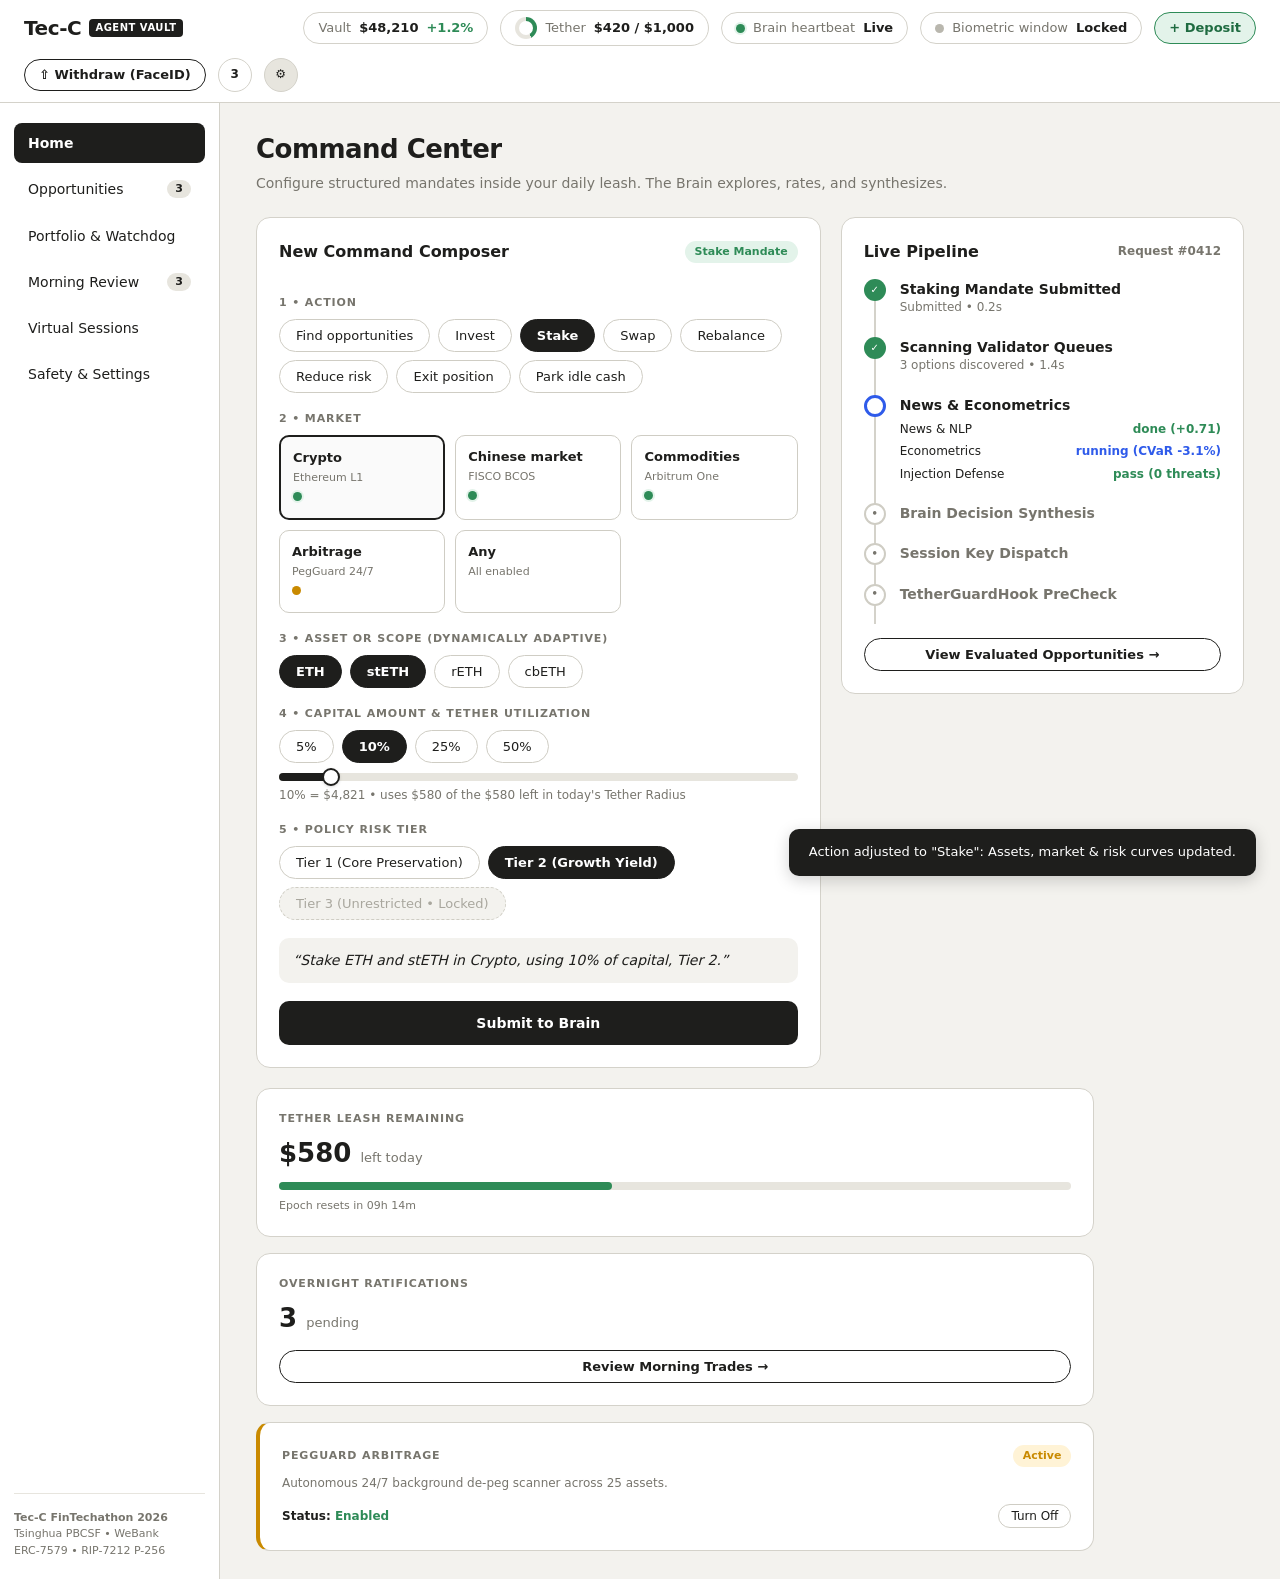
==== commit 36aebbf4: "feat: remove live scenarios panel and 3 pillars modal from frontend" ====
--- a/frontend/index.html
+++ b/frontend/index.html
@@ -526,21 +526,6 @@
       0% { box-shadow: 0 0 0 0 rgba(47, 91, 234, 0.4); }
       70% { box-shadow: 0 0 0 18px rgba(47, 91, 234, 0); }
       100% { box-shadow: 0 0 0 0 rgba(47, 91, 234, 0); }
-    }
-    .scenario-card {
-      border: 1px solid var(--border);
-      border-radius: 12px;
-      padding: 18px;
-      background: #fff;
-      display: flex;
-      flex-direction: column;
-      gap: 10px;
-      transition: all 0.2s;
-    }
-    .scenario-card:hover {
-      border-color: var(--text);
-      transform: translateY(-2px);
-      box-shadow: 0 4px 12px rgba(0,0,0,0.06);
     }
   </style>
 </head>
@@ -600,15 +585,8 @@
         <span>Morning Review</span>
         <span class="nav-badge" id="review-badge">3</span>
       </a>
-      <a href="#scenarios" class="nav-item" onclick="switchTab('scenarios')">
-        <span>Live Scenarios</span>
-        <span class="nav-badge" style="background:var(--amber-bg);color:var(--amber)">5</span>
-      </a>
       <a href="#virtual-session" class="nav-item" onclick="switchTab('virtual-session')">
         <span>Virtual Sessions</span>
-      </a>
-      <a href="#pillars" class="nav-item" onclick="openPillarsModal()">
-        <span>3 Pillars &amp; Invariants</span>
       </a>
       <a href="#settings" class="nav-item" onclick="switchTab('settings')">
         <span>Safety &amp; Settings</span>
@@ -1291,110 +1269,6 @@
         </div>
       </section>
 
-      <!-- ======================================================== -->
-      <!-- SCREEN 7: REAL-WORLD SCENARIOS & EVERYDAY LIFE -->
-      <!-- ======================================================== -->
-      <section id="panel-scenarios" class="view-panel">
-        <div>
-          <h1 class="page-title">Live Scenarios &amp; Operational Flows</h1>
-          <p class="page-subtitle">Guide Page 6 &bull; Test how Tec-C operates during regular days, high-value opportunities, market crises, and remote access.</p>
-        </div>
-
-        <div style="display:grid;grid-template-columns:repeat(auto-fit, minmax(320px, 1fr));gap:18px;">
-          
-          <!-- Scenario A -->
-          <div class="scenario-card">
-            <div style="display:flex;justify-content:space-between;align-items:center;">
-              <span class="section-label" style="margin:0">Scenario A</span>
-              <span class="badge badge-green">100% Autonomous</span>
-            </div>
-            <div style="font-size:16px;font-weight:700">Silent Daily Yield Harvesting</div>
-            <div style="font-size:12px;color:var(--muted);line-height:1.5">
-              <strong>Situation:</strong> User sets a $1,000 daily leash. AI Brain spots Compound v3 offering an 11.2% lending yield on USDC.
-              <br><br>
-              <strong>Execution:</strong> AI deposits $800 into Compound. Because $800 &le; $1,000 leash, it executes silently on-chain without human interruption.
-            </div>
-            <button class="pill-btn" style="border:1px solid var(--text);font-weight:700;margin-top:auto" onclick="runScenarioA()">
-              Simulate Silent $800 Harvesting &rarr;
-            </button>
-          </div>
-
-          <!-- Scenario B -->
-          <div class="scenario-card">
-            <div style="display:flex;justify-content:space-between;align-items:center;">
-              <span class="section-label" style="margin:0">Scenario B</span>
-              <span class="badge badge-amber">FaceID Breakout</span>
-            </div>
-            <div style="font-size:16px;font-weight:700">High-Value Breakout Trade</div>
-            <div style="font-size:12px;color:var(--muted);line-height:1.5">
-              <strong>Situation:</strong> AI Brain spots a flash $4,500 stablecoin arbitrage capturing $120 net profit in 30 seconds.
-              <br><br>
-              <strong>Safety Guard:</strong> Smart contract detects $4,500 &gt; $1,000 leash. Autonomous execution is blocked and buzzes smartphone for Passkey FaceID approval.
-            </div>
-            <button class="pill-btn" style="border:1px solid var(--amber);background:var(--amber-bg);font-weight:700;margin-top:auto" onclick="openBreakoutModal(4500, 120)">
-              Trigger $4,500 Breakout Alert &rarr;
-            </button>
-          </div>
-
-          <!-- Scenario C -->
-          <div class="scenario-card">
-            <div style="display:flex;justify-content:space-between;align-items:center;">
-              <span class="section-label" style="margin:0">Scenario C</span>
-              <span class="badge badge-blue">Adaptive Learning</span>
-            </div>
-            <div style="font-size:16px;font-weight:700">Dynamic Elasticity in Action</div>
-            <div style="font-size:12px;color:var(--muted);line-height:1.5">
-              <strong>Accuracy Feedback Loop:</strong> Ratified winning trades award +10%/day step-ups towards the $2,500 ceiling ($1,000 &rarr; $1,460).
-              <br><br>
-              <strong>Mistake Asymmetry:</strong> Flagging a mistake contracts daily limit by -20%. Trust is lost 7x faster than it is gained!
-            </div>
-            <div style="display:flex;gap:8px;margin-top:auto">
-              <button class="pill-btn" style="flex:1;border-color:var(--green);color:var(--green-dark);font-weight:700" onclick="simulateElasticityStep('reward')">
-                +10% Reward
-              </button>
-              <button class="pill-btn" style="flex:1;border-color:var(--red);color:var(--red);font-weight:700" onclick="simulateElasticityStep('penalty')">
-                -20% Penalty
-              </button>
-            </div>
-          </div>
-
-          <!-- Scenario D -->
-          <div class="scenario-card">
-            <div style="display:flex;justify-content:space-between;align-items:center;">
-              <span class="section-label" style="margin:0">Scenario D</span>
-              <span class="badge badge-red">Depeg Defense</span>
-            </div>
-            <div style="font-size:16px;font-weight:700">PegGuard Crisis Circuit-Breaker</div>
-            <div style="font-size:12px;color:var(--muted);line-height:1.5">
-              <strong>Distress Event:</strong> Holding 6,000 units of a synthetic token. Backing distress causes price to slip to $0.982.
-              <br><br>
-              <strong>Automated Rescue:</strong> PegGuard circuit-breaker swaps all 6,000 coins into native USDC before collapse to $0.40. Treasury saved!
-            </div>
-            <button class="pill-btn" style="border:1px solid var(--red);color:var(--red);font-weight:700;margin-top:auto" onclick="runScenarioD()">
-              Trigger PegGuard Circuit-Breaker &rarr;
-            </button>
-          </div>
-
-          <!-- Scenario E -->
-          <div class="scenario-card">
-            <div style="display:flex;justify-content:space-between;align-items:center;">
-              <span class="section-label" style="margin:0">Scenario E</span>
-              <span class="badge badge-green">Zero Open Ports</span>
-            </div>
-            <div style="font-size:16px;font-weight:700">Remote Coffee Shop Access</div>
-            <div style="font-size:12px;color:var(--muted);line-height:1.5">
-              <strong>Architecture:</strong> Encrypted Cloudflare Quick-Tunnel links phone browser to local agent wallet.
-              <br><br>
-              <strong>Experience:</strong> Authenticate via phone FaceID (WebAuthn NIST P-256), steer risk, and approve breakouts securely from any public Wi-Fi.
-            </div>
-            <button class="pill-btn" style="border:1px solid var(--text);font-weight:700;margin-top:auto" onclick="switchTab('virtual-session')">
-              Open Virtual Sessions &rarr;
-            </button>
-          </div>
-
-        </div>
-      </section>
-
     </main>
   </div>
 
@@ -1479,7 +1353,7 @@
   <div class="modal-overlay" id="modal-breakout">
     <div class="modal-dialog">
       <div class="modal-header">
-        <div class="modal-title">&#9889; High-Value Breakout Trade (Scenario B)</div>
+        <div class="modal-title">&#9889; High-Value Breakout Trade Alert</div>
         <button class="modal-close" onclick="closeModal('modal-breakout')">&times;</button>
       </div>
       <div style="background:var(--amber-bg);border:1px solid var(--amber);border-radius:8px;padding:12px;font-size:12px;line-height:1.5;">
@@ -1538,97 +1412,6 @@
         <button class="btn-primary" onclick="submitNoteToBrain()">Send Note to AI Brain</button>
         <button class="pill-btn" onclick="closeModal('modal-note')">Cancel</button>
       </div>
-    </div>
-  </div>
-
-  <!-- Modal: The 3 Pillars & Invariants -->
-  <div class="modal-overlay" id="modal-pillars">
-    <div class="modal-dialog" style="max-width:680px;">
-      <div class="modal-header">
-        <div class="modal-title">&#128737; The 3 Pillars &amp; Invariants of Tec-C</div>
-        <button class="modal-close" onclick="closeModal('modal-pillars')">&times;</button>
-      </div>
-      
-      <!-- 3 Pillars Grid -->
-      <div style="display:grid;grid-template-columns:repeat(auto-fit, minmax(180px, 1fr));gap:12px;">
-        <div style="border:1px solid var(--border);border-radius:10px;padding:12px;background:#fff">
-          <div class="badge badge-green">Pillar 1</div>
-          <div style="font-weight:700;margin-top:6px">Non-Custodial Agent Wallet</div>
-          <div style="font-size:11px;color:var(--muted);margin-top:4px;line-height:1.4">
-            ERC-7579 &amp; ERC-4337 smart safe. AI holds ephemeral session key restricted by bytecode hooks.
-          </div>
-        </div>
-        <div style="border:1px solid var(--border);border-radius:10px;padding:12px;background:#fff">
-          <div class="badge badge-blue">Pillar 2</div>
-          <div style="font-weight:700;margin-top:6px">Mathematical Leash</div>
-          <div style="font-size:11px;color:var(--muted);margin-top:4px;line-height:1.4">
-            On-chain TetherGuardHook. Daily limits converted to 8-decimal USD via Chainlink feeds.
-          </div>
-        </div>
-        <div style="border:1px solid var(--border);border-radius:10px;padding:12px;background:#fff">
-          <div class="badge badge-amber">Pillar 3</div>
-          <div style="font-weight:700;margin-top:6px">Mobile Virtual Session</div>
-          <div style="font-size:11px;color:var(--muted);margin-top:4px;line-height:1.4">
-            Cloudflare tunnel to smartphone. Steer risk and approve breakouts via WebAuthn NIST P-256 FaceID.
-          </div>
-        </div>
-      </div>
-
-      <!-- Comparison Matrix from Page 1 -->
-      <div>
-        <div class="section-label">Section 02 &bull; Autonomy vs. Safety Matrix</div>
-        <table class="data-table" style="font-size:11px;">
-          <thead>
-            <tr>
-              <th>Feature / Risk</th>
-              <th>Traditional Bots</th>
-              <th>Hardware Wallet</th>
-              <th>Tec-C Vault</th>
-            </tr>
-          </thead>
-          <tbody>
-            <tr>
-              <td>Autonomous 24/7 Trading</td>
-              <td style="color:var(--green)">&check; Full Autonomy</td>
-              <td style="color:var(--red)">&cross; Zero (Manual click)</td>
-              <td style="color:var(--green);font-weight:700">&check; Full inside leash</td>
-            </tr>
-            <tr>
-              <td>Catastrophic Hack Risk</td>
-              <td style="color:var(--red)">&cross; 100% Drain Risk</td>
-              <td style="color:var(--green)">&check; Low (Offline)</td>
-              <td style="color:var(--green);font-weight:700">&check; Zero (Capped by leash)</td>
-            </tr>
-            <tr>
-              <td>Daily Limit Tuning</td>
-              <td>Unbounded</td>
-              <td>N/A</td>
-              <td style="color:var(--green);font-weight:700">&check; User limit + elasticity</td>
-            </tr>
-            <tr>
-              <td>Biometric Security</td>
-              <td>None</td>
-              <td>Physical Button</td>
-              <td style="color:var(--green);font-weight:700">&check; FaceID WebAuthn P-256</td>
-            </tr>
-          </tbody>
-        </table>
-      </div>
-
-      <!-- Unbreakable Invariants from Page 6 -->
-      <div style="background:var(--bg);border-radius:10px;padding:12px;font-size:12px;line-height:1.5">
-        <strong>Section 11 &bull; 4 Unbreakable Security Invariants:</strong>
-        <ol style="margin:6px 0 0 16px;display:flex;flex-direction:column;gap:4px;">
-          <li><strong>AI can NEVER withdraw funds:</strong> External transfers strictly require hardware FaceID.</li>
-          <li><strong>AI can NEVER exceed daily limit:</strong> Leash enforced on-chain via Chainlink USD feeds.</li>
-          <li><strong>AI can NEVER touch unwhitelisted tokens:</strong> Bytecode whitelist blocks fake tokens.</li>
-          <li><strong>Trust is lost 7x faster than gained:</strong> -20% penalty on flag vs. max +10% daily growth cap.</li>
-        </ol>
-      </div>
-
-      <button class="pill-btn" style="border:1px solid var(--text);font-weight:700;align-self:flex-end" onclick="closeModal('modal-pillars')">
-        Close Architecture Summary
-      </button>
     </div>
   </div>
 
@@ -2612,7 +2395,7 @@
       }, 900);
     }
 
-    // Modal: Breakout Trade Authorization (Scenario B)
+    // Modal: Breakout Trade Authorization
     function openBreakoutModal(val, profit) {
       document.getElementById('breakout-trade-val').innerText = `$${val.toLocaleString()}`;
       document.getElementById('breakout-trade-profit').innerText = `+$${profit.toLocaleString()}`;
@@ -2676,10 +2459,6 @@
       showToast(penalize ? 'Note learned! -10% leash penalty applied on-chain.' : 'Note learned by tecc_brain.learning.notes! Protocol affinity updated.');
     }
 
-    function openPillarsModal() {
-      openModal('modal-pillars');
-    }
-
     // Agent Weights Sliders in Zone C (Page 3)
     const agentWeights = { news: 30, econ: 45, inj: 25 };
     function updateAgentWeight(comp, val) {
@@ -2740,31 +2519,6 @@
       showToast('Watchdog alert dismissed.');
     }
 
-    // Scenario Simulations from Guide (Page 6)
-    function runScenarioA() {
-      selectAction('Invest');
-      state.capitalPercent = 10;
-      executeAutonomousTrade();
-      showToast('Scenario A Complete: $800 Compound v3 yield harvesting executed silently on-chain inside leash!');
-    }
-    function simulateElasticityStep(type) {
-      if (type === 'reward') {
-        state.tetherTotal = Math.min(2500, Math.round(state.tetherTotal * 1.10));
-        document.getElementById('top-tether-val').innerText = `$${state.tetherUsed} / $${state.tetherTotal}`;
-        showToast(`Trust Reward (+10%): Daily tether limit expanded to $${state.tetherTotal.toLocaleString()} towards ceiling.`);
-      } else {
-        state.tetherTotal = Math.round(state.tetherTotal * 0.80);
-        document.getElementById('top-tether-val').innerText = `$${state.tetherUsed} / $${state.tetherTotal}`;
-        showToast(`Mistake Penalty (-20%): Daily tether limit contracted to $${state.tetherTotal.toLocaleString()}!`);
-      }
-    }
-    function runScenarioD() {
-      showToast('PegGuard Alert: Synthetic token de-pegged to $0.982!');
-      setTimeout(() => {
-        showToast('PegGuard Emergency Circuit-Breaker: Swapped 6,000 synthetic units into USDC at $0.982. Capital protected!');
-      }, 1000);
-    }
-
     function handleLikeAndRatify(id) {
       const trade = state.trades.find(t => t.id === id);
       if (trade) {
